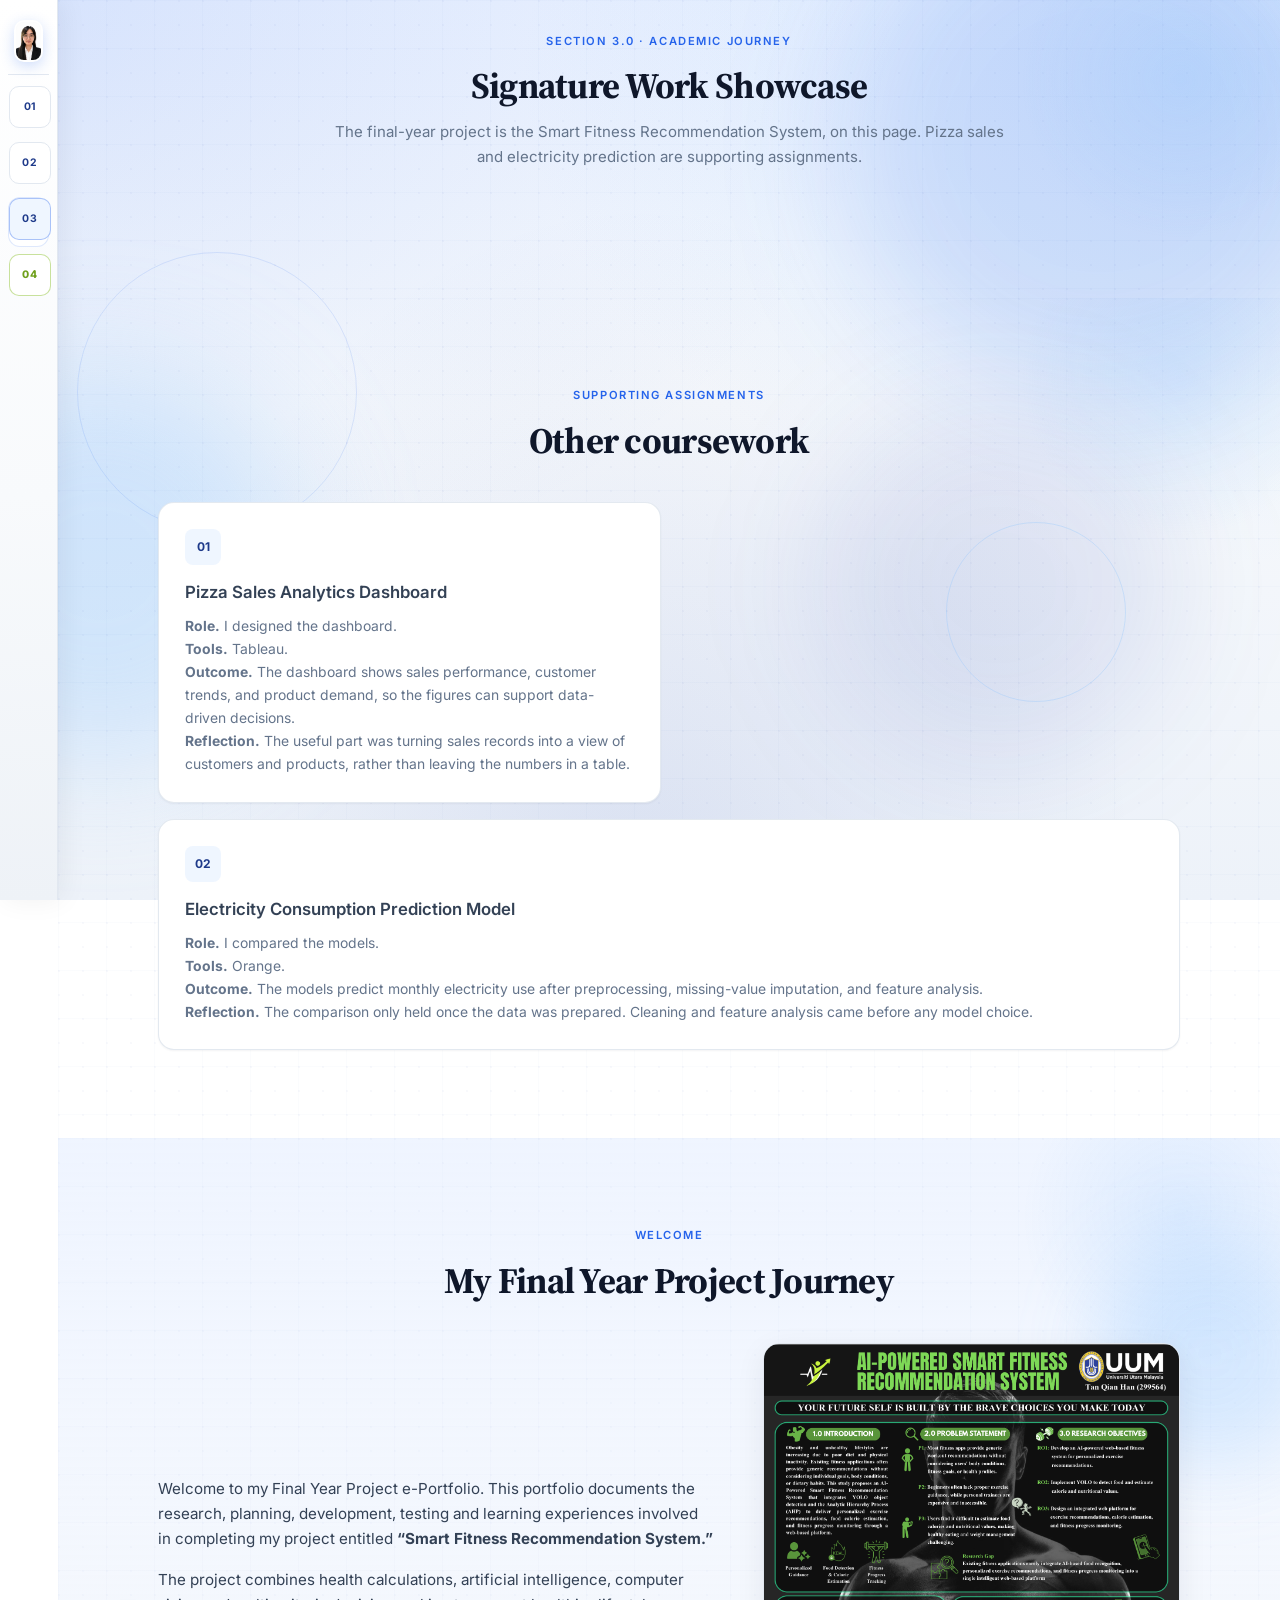
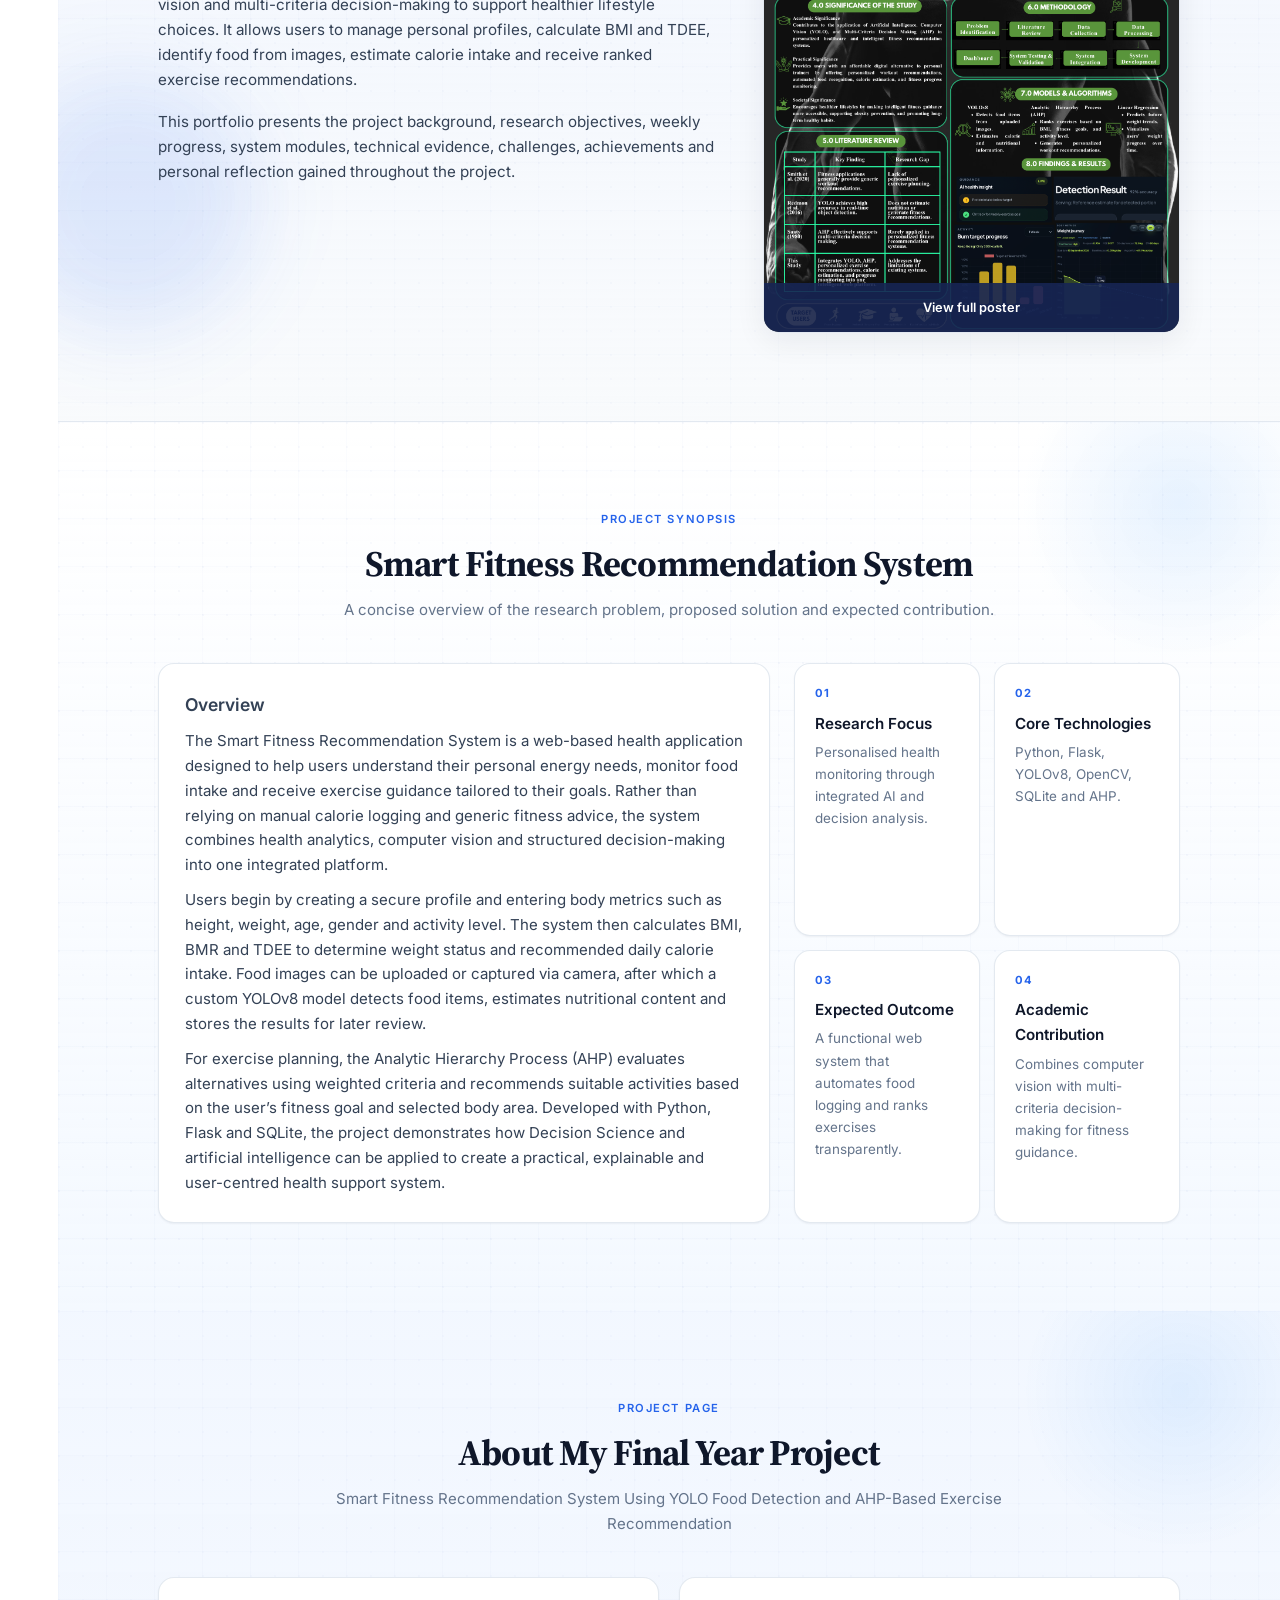
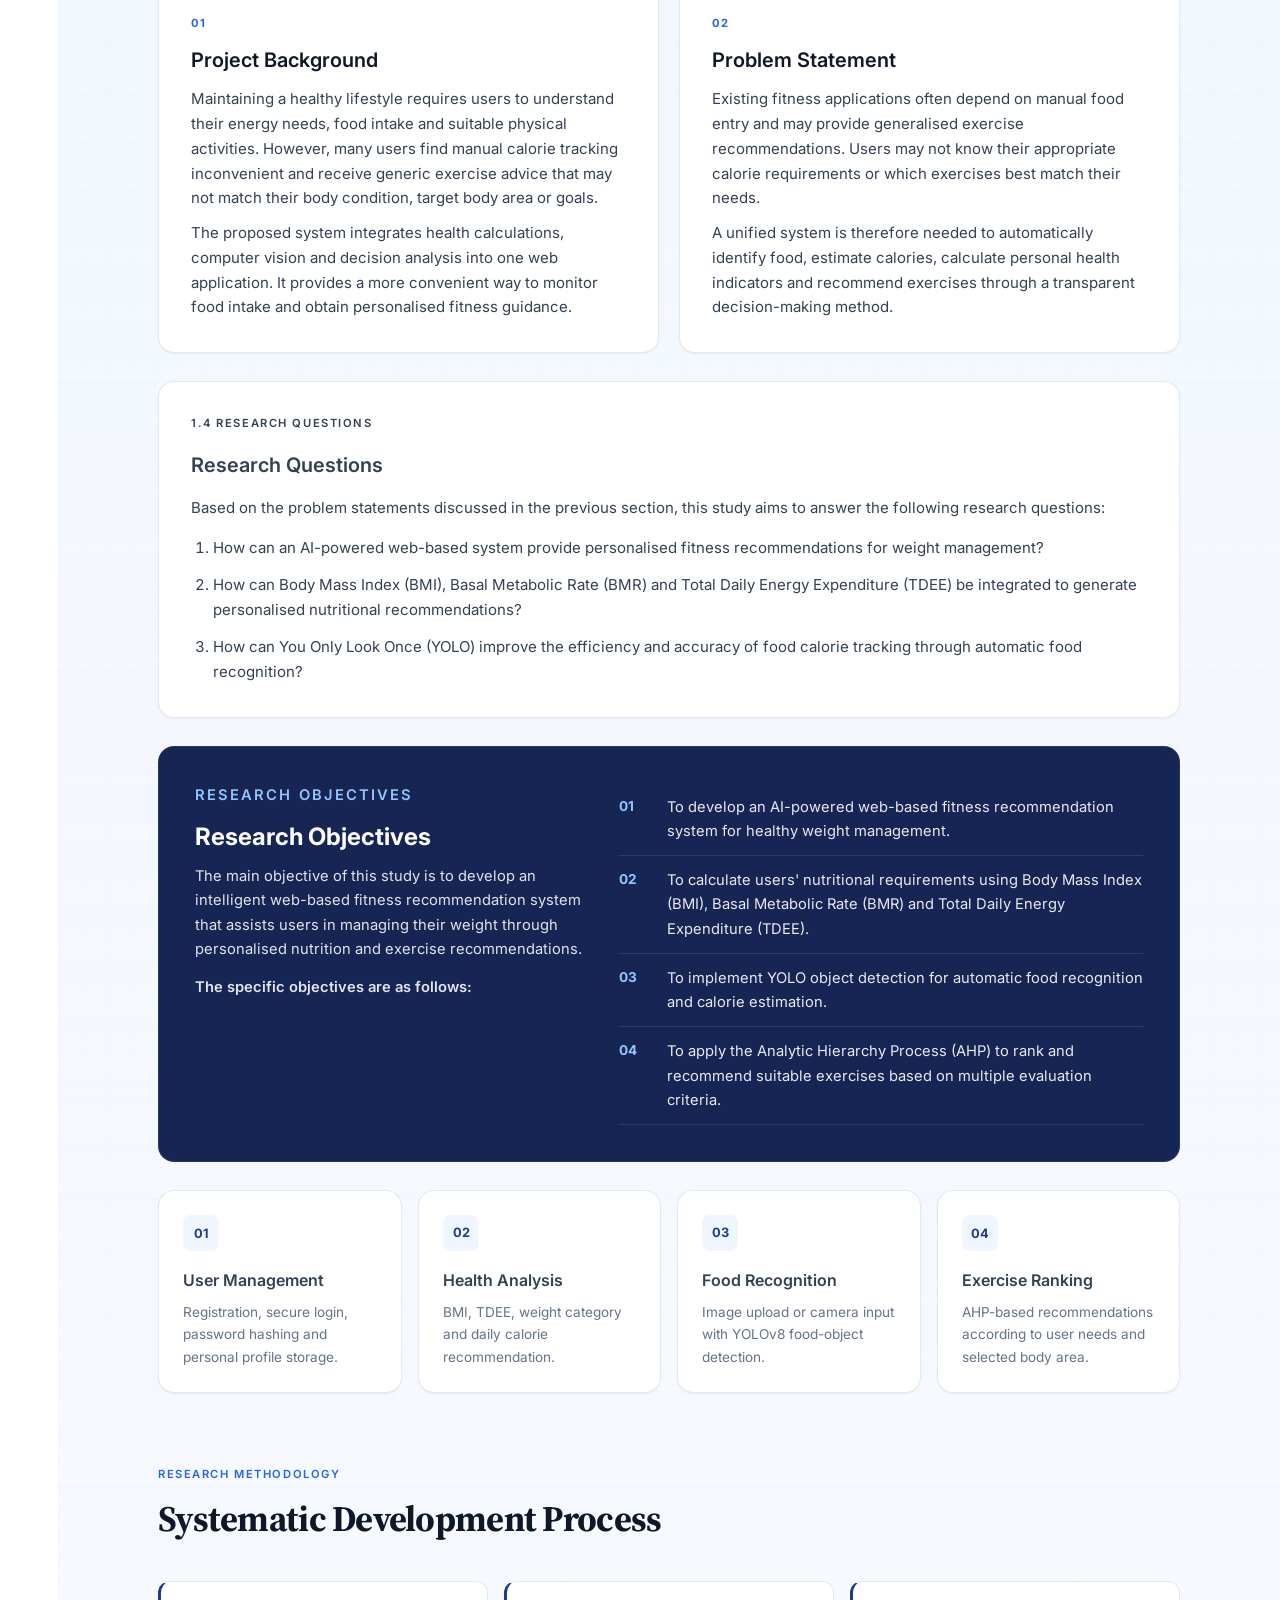
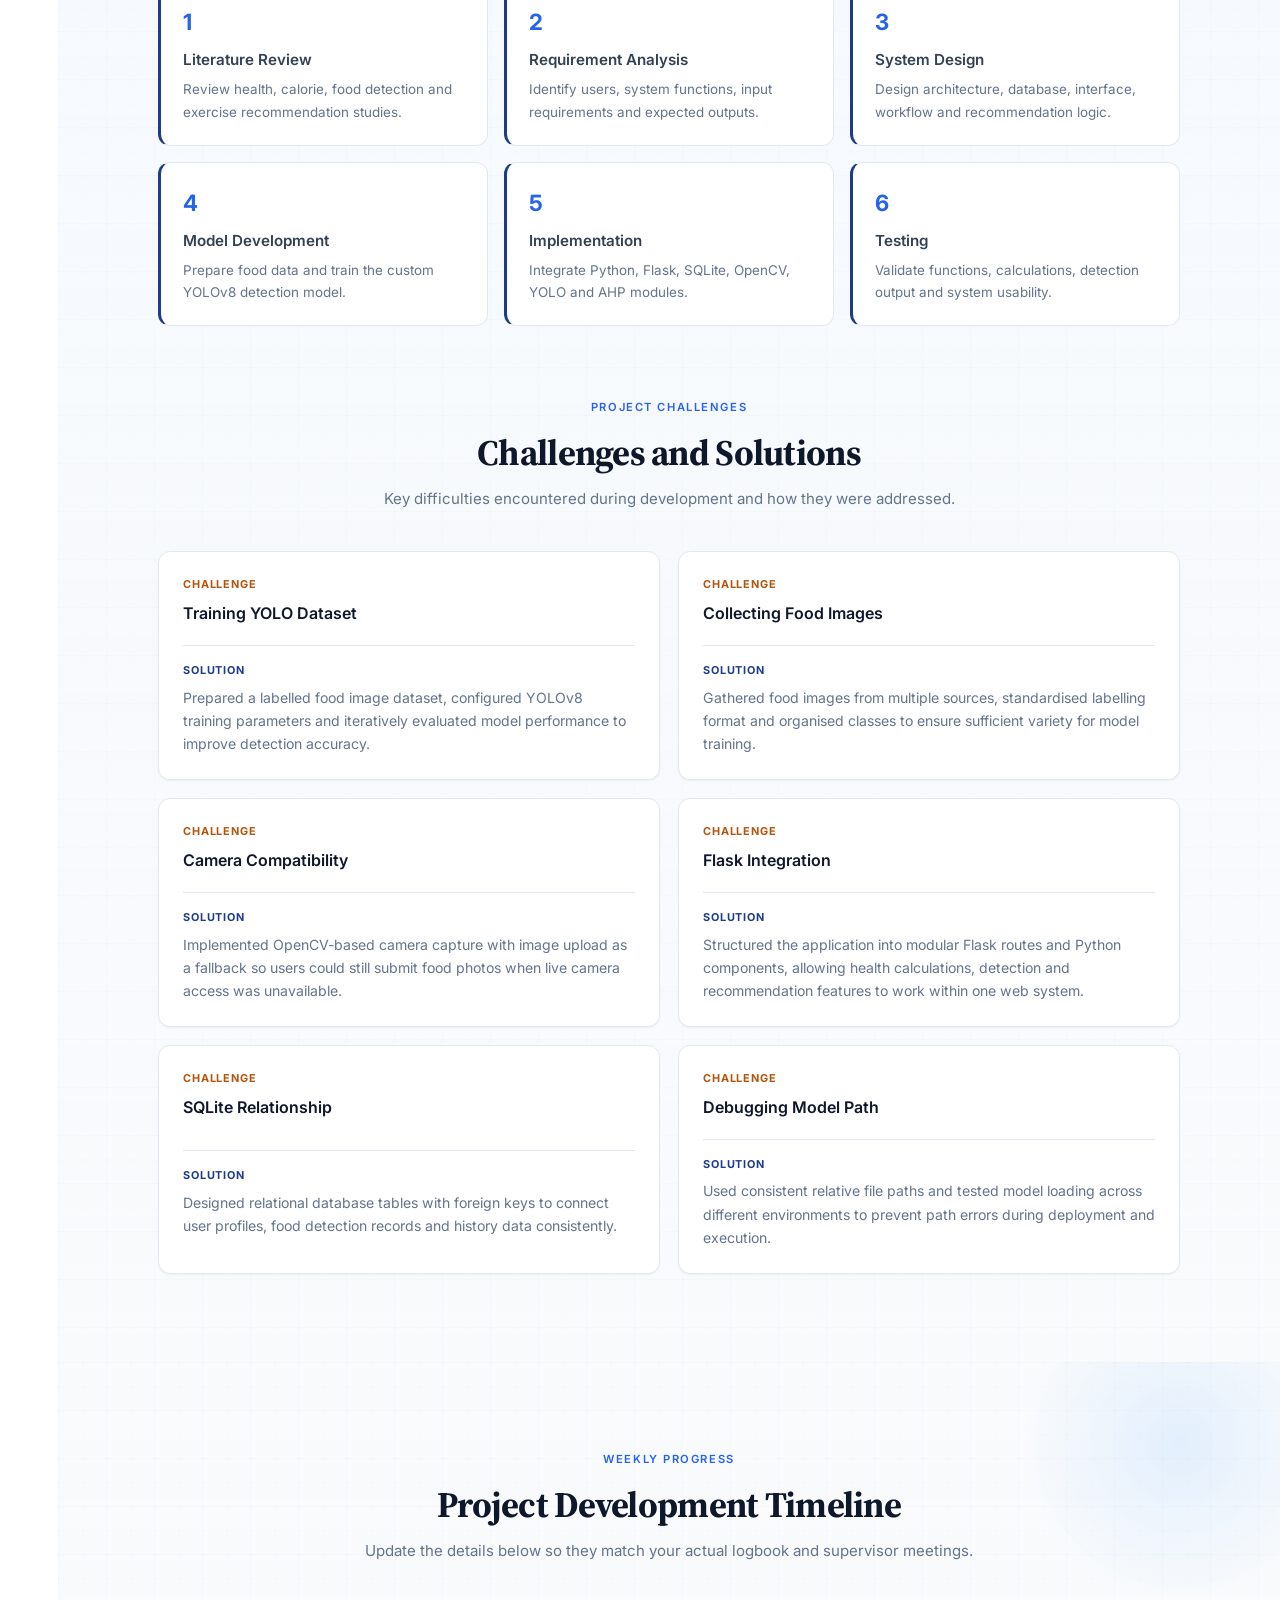
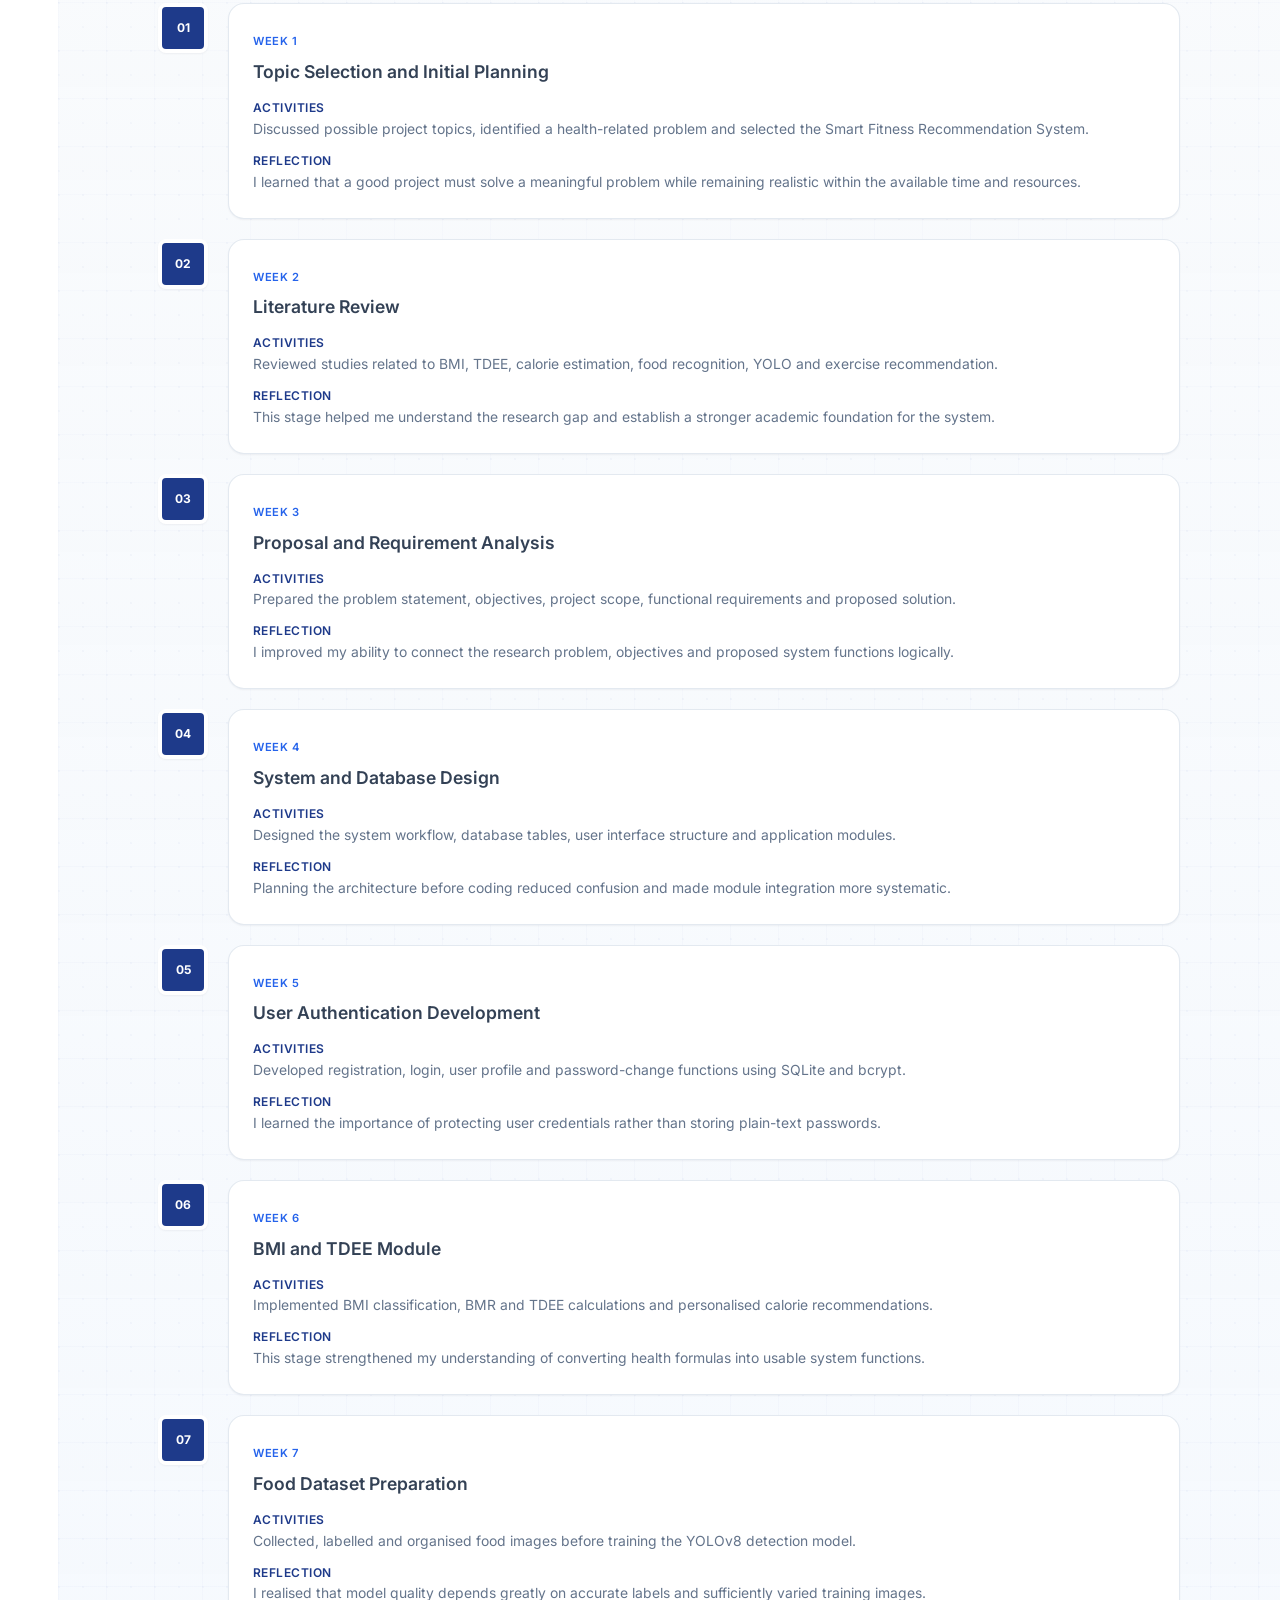
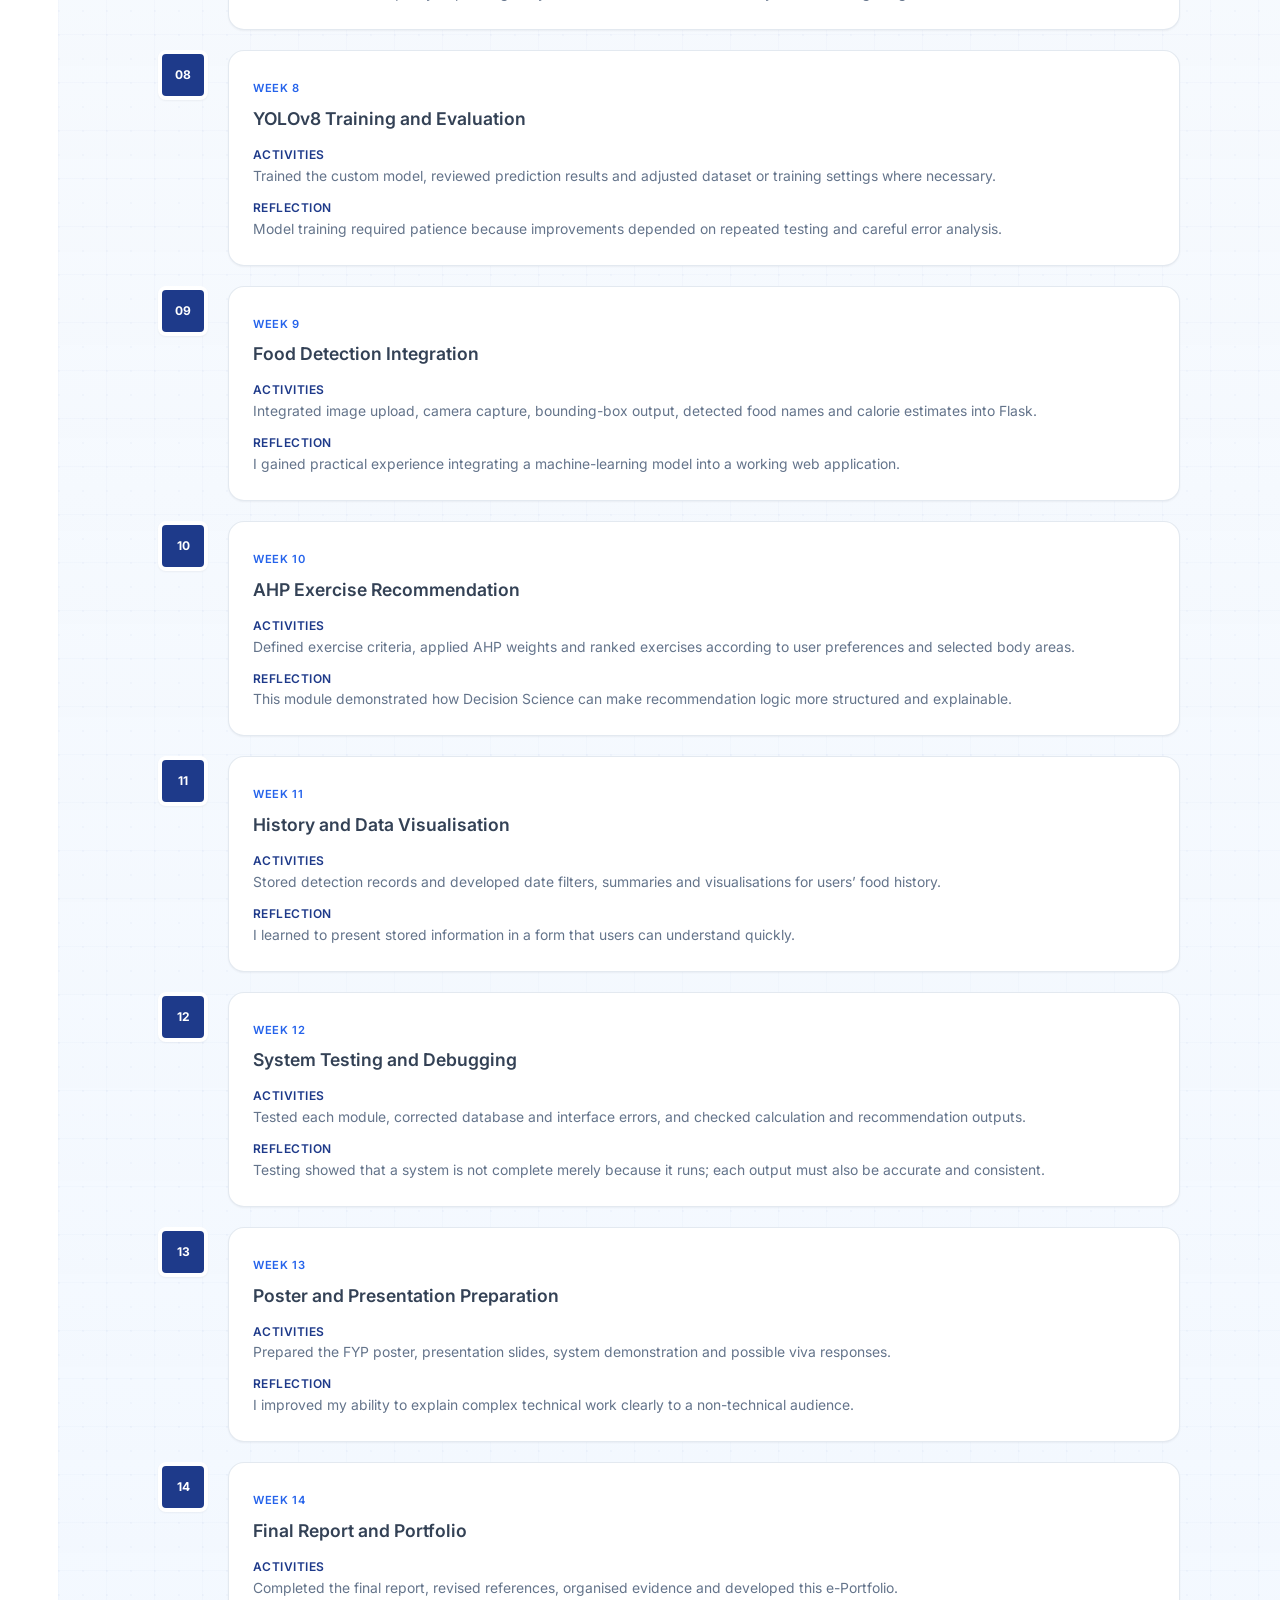
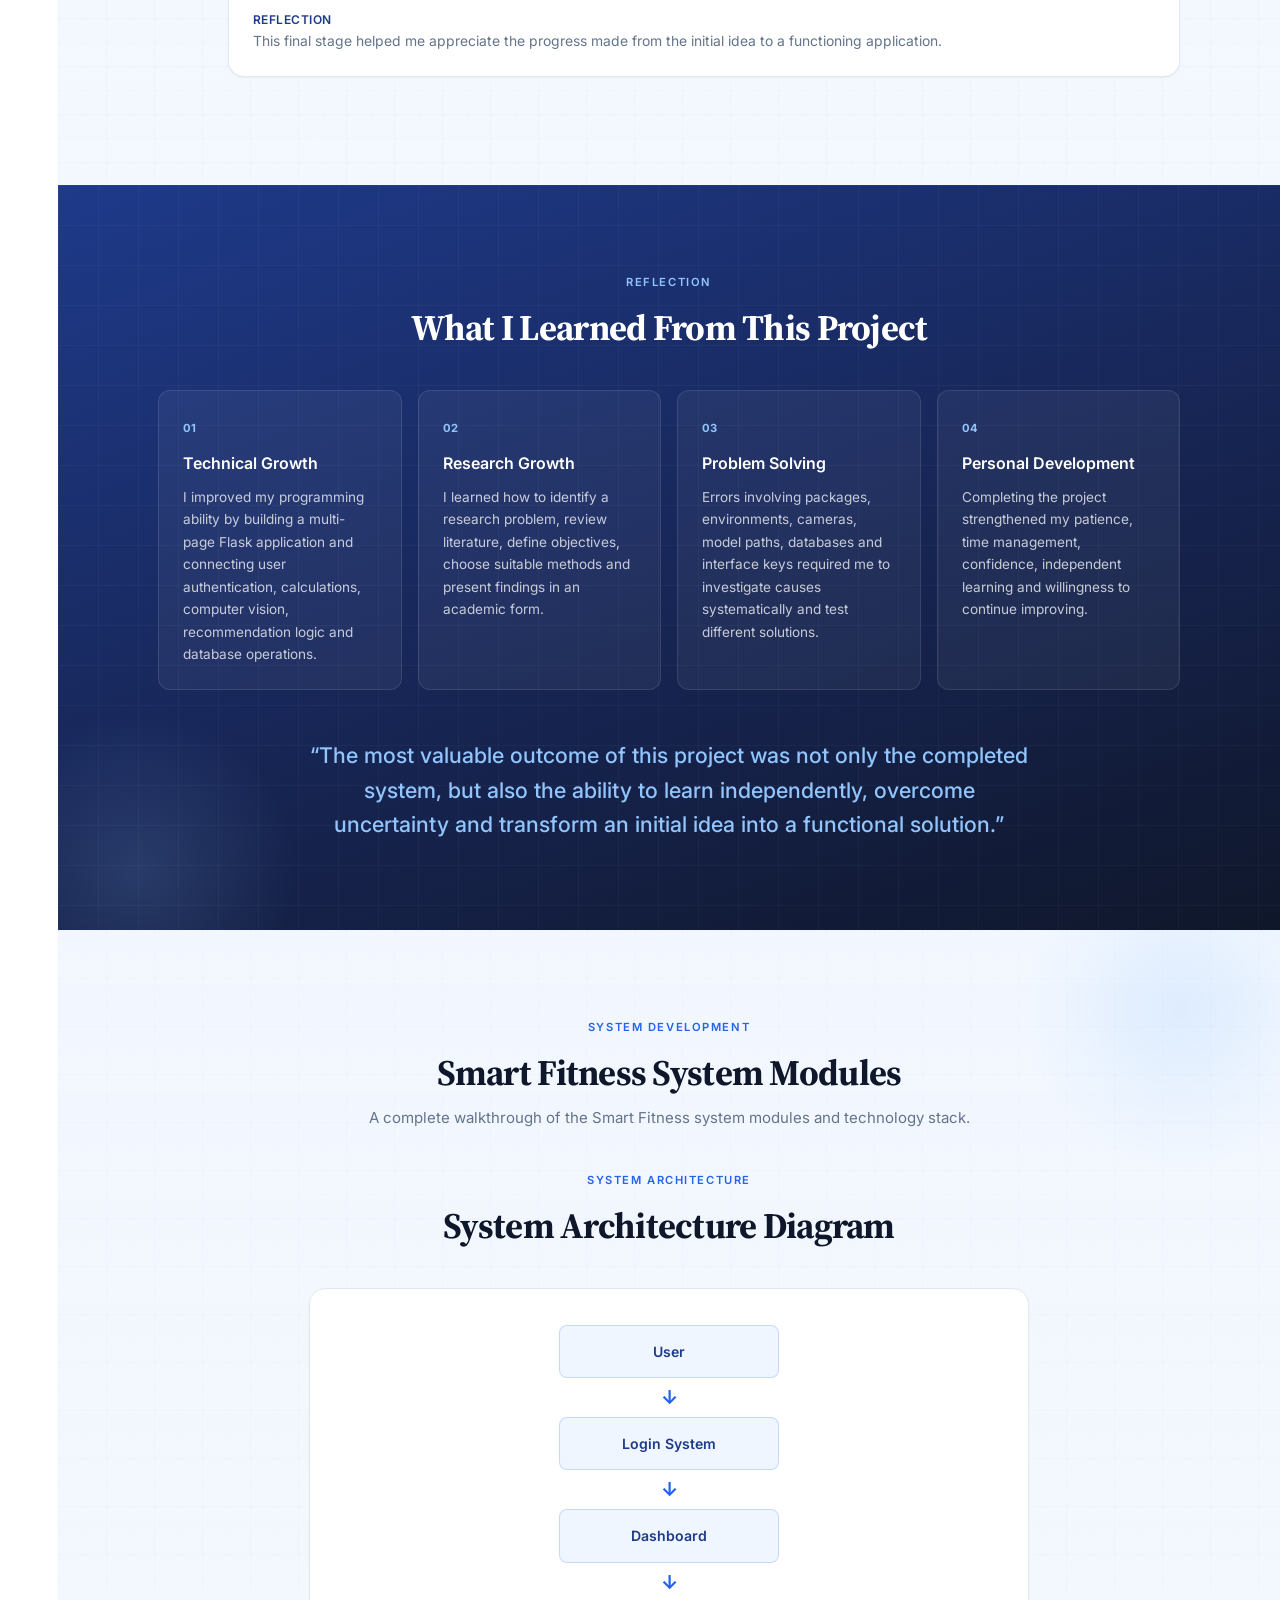
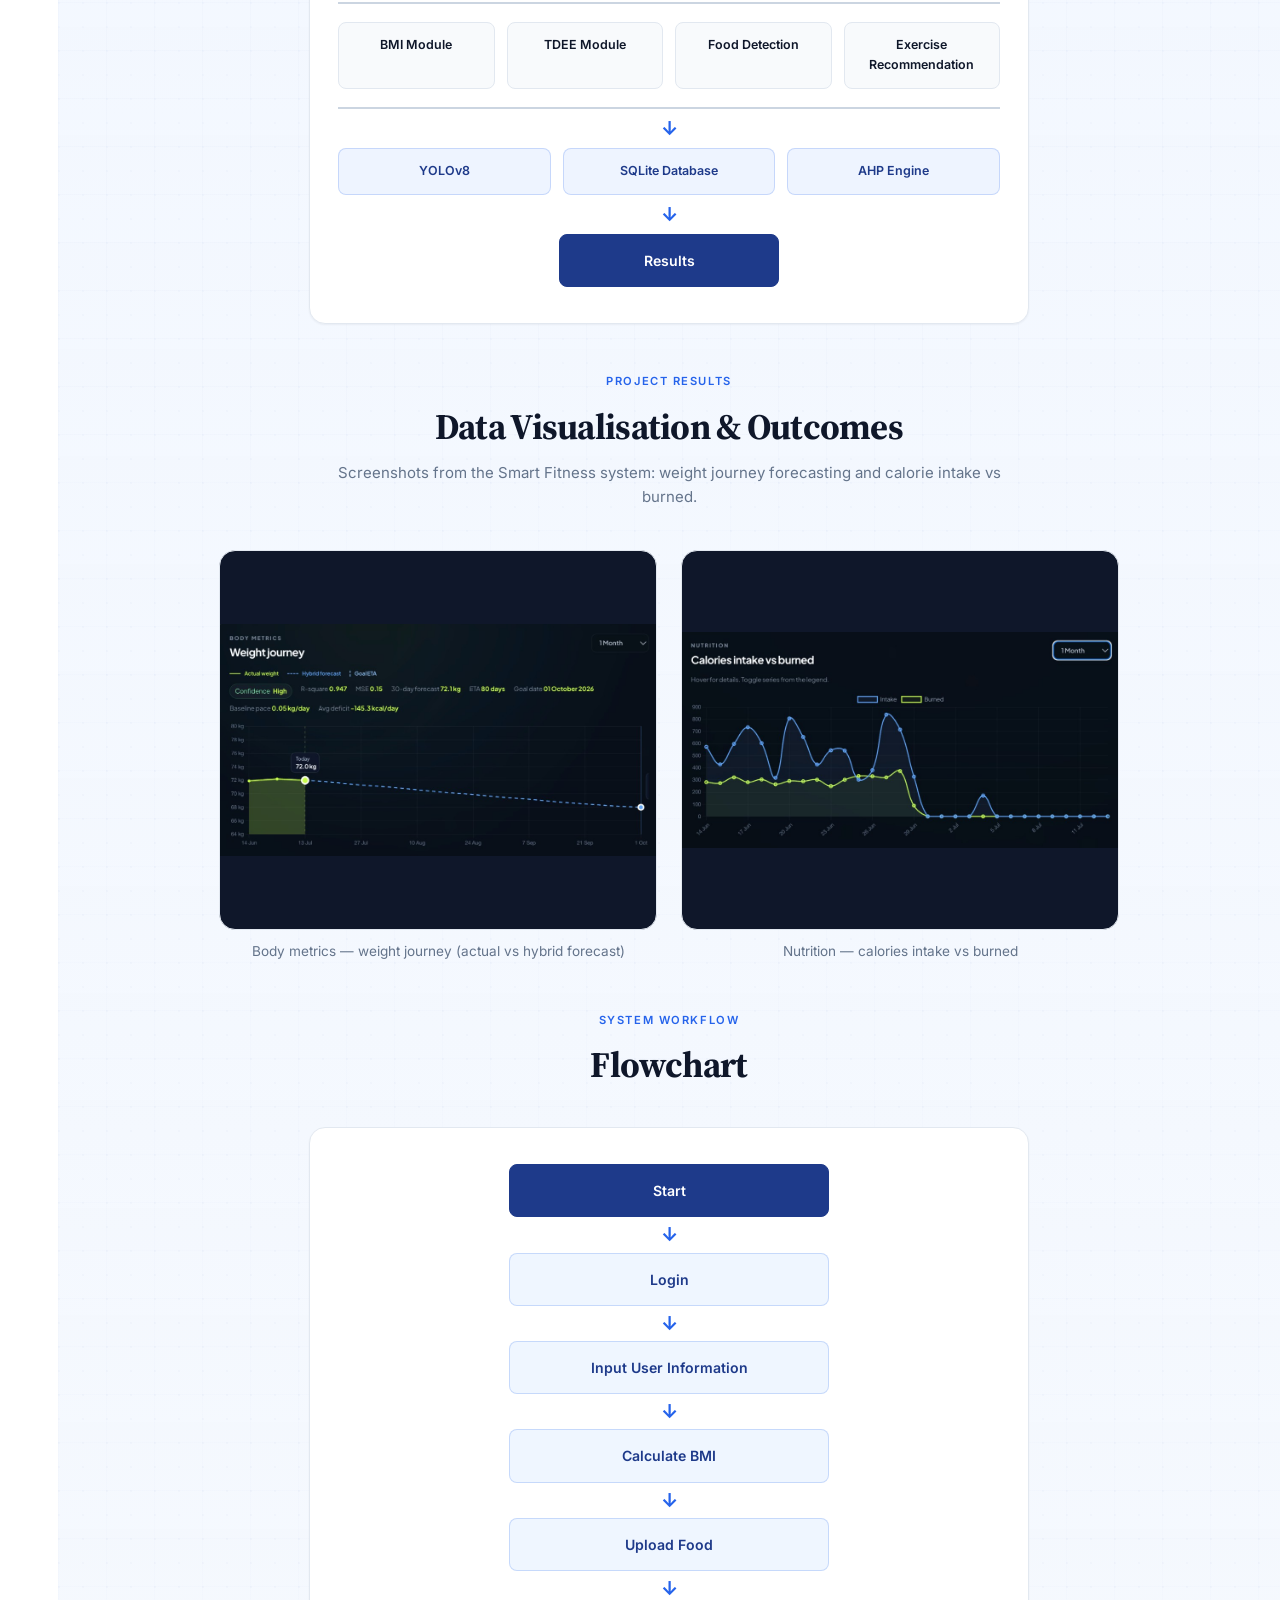
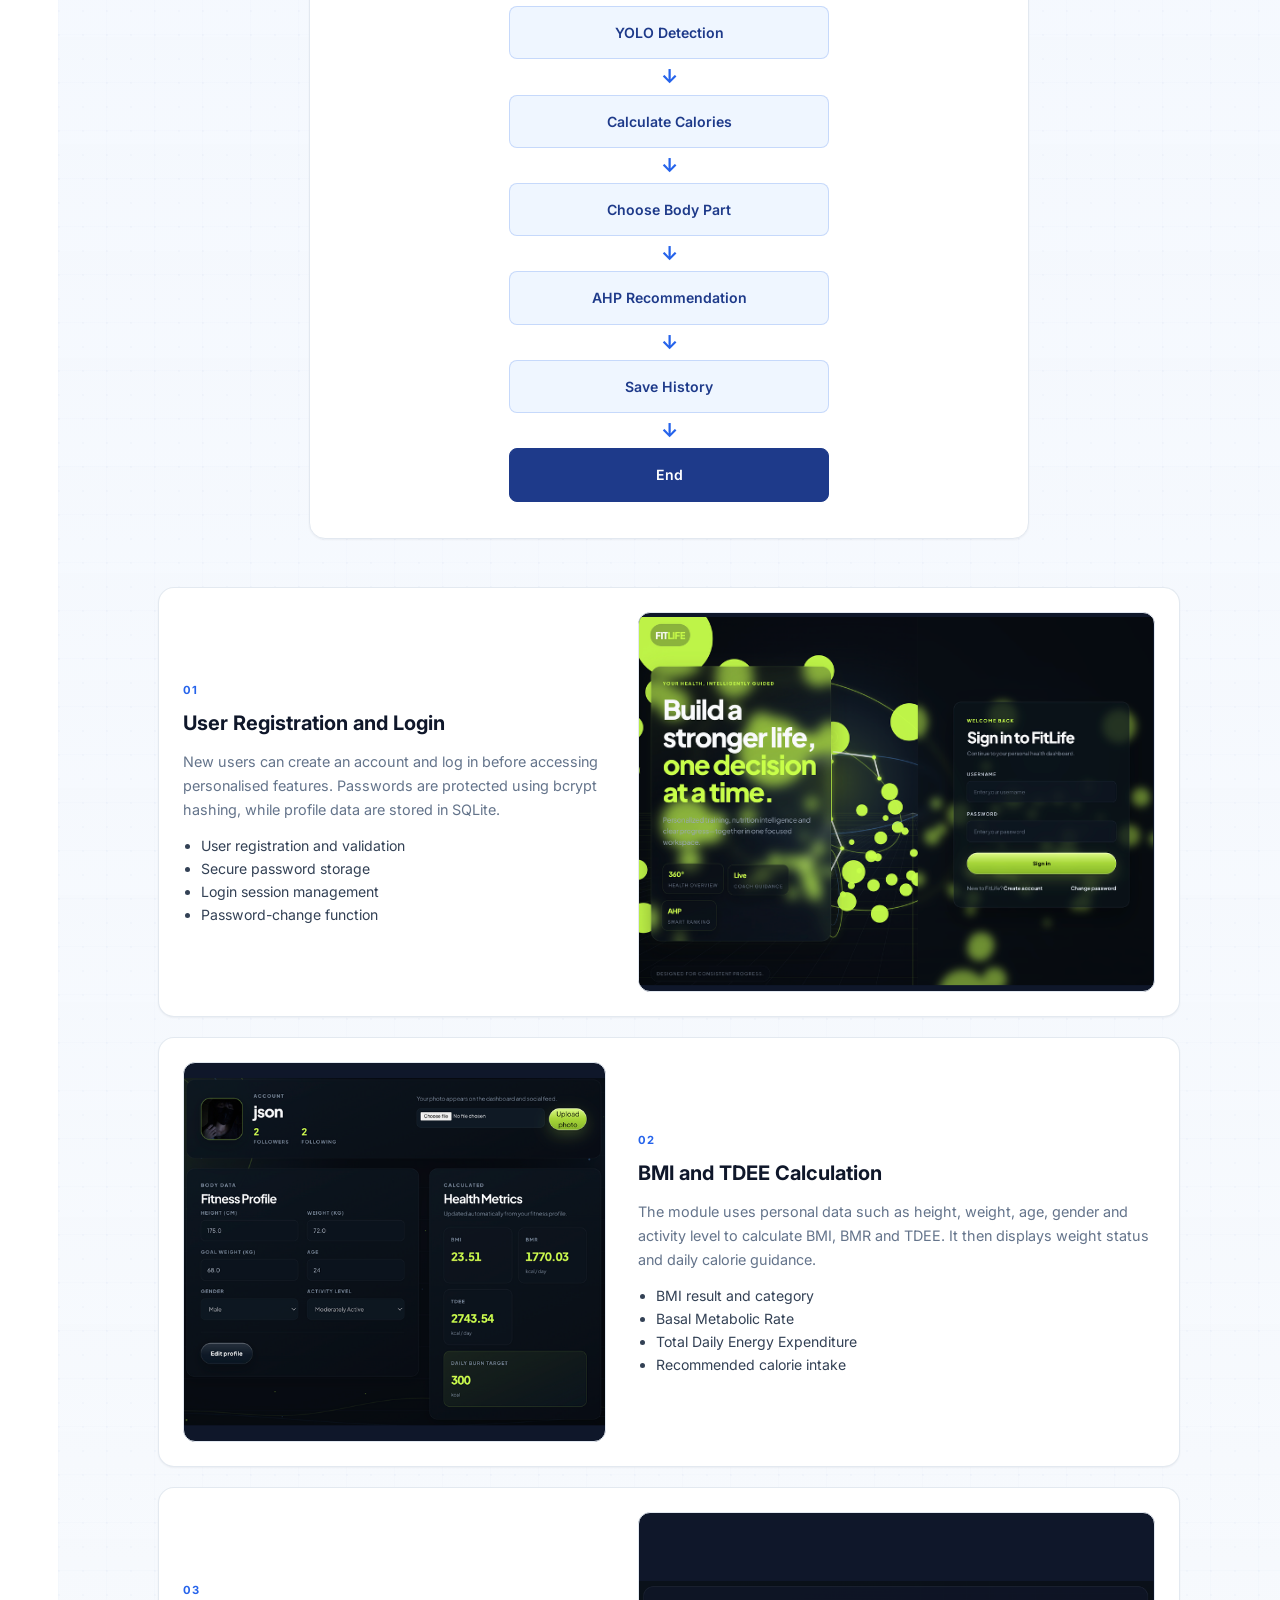
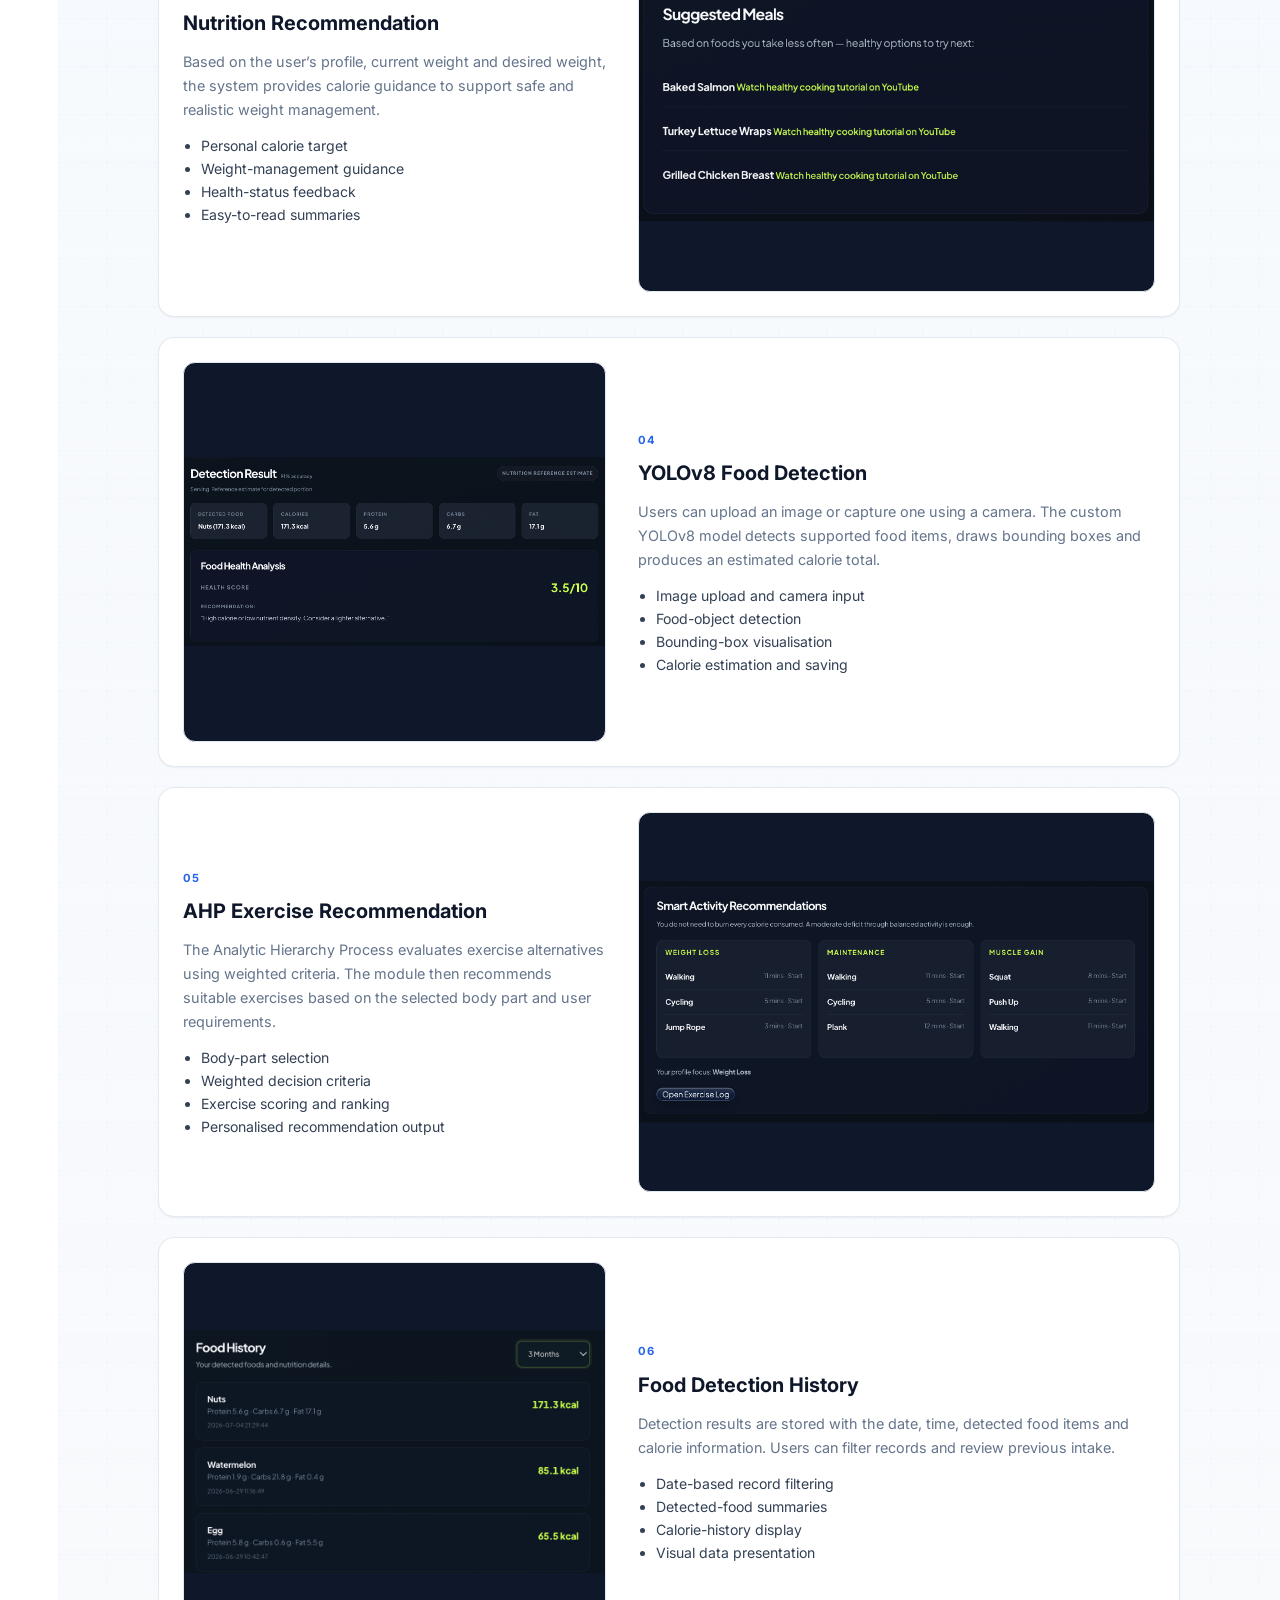
==== academic.html @ feac0c2e "Publish the updated industrial training e-portfolio. The site now includes the Deloitte internship l" ====
<!DOCTYPE html>
<html lang="en">
<head>
  <meta charset="UTF-8" />
  <meta name="viewport" content="width=device-width, initial-scale=1.0" />
  <meta name="description" content="Industrial Training e-Portfolio — SQQXK4966." />
  <title>Academic Journey · E-Portfolio</title>
  <link rel="preconnect" href="https://fonts.googleapis.com">
  <link rel="preconnect" href="https://fonts.gstatic.com" crossorigin>
  <link href="https://fonts.googleapis.com/css2?family=Inter:wght@400;500;600;700&family=Source+Serif+4:opsz,wght@8..60,600;8..60,700&display=swap" rel="stylesheet">
  <link rel="stylesheet" href="style.css" />
</head>
<body data-page="academic">

  <div class="ambient-decor" aria-hidden="true">
    <span class="ambient-blob blob-1"></span>
    <span class="ambient-blob blob-2"></span>
    <span class="ambient-blob blob-3"></span>
    <span class="ambient-ring ring-1"></span>
    <span class="ambient-ring ring-2"></span>
  </div>

  <div class="app-shell" id="appShell">
    <div class="app-main">
      <header class="mobile-bar">
        <button class="menu-toggle" id="menuToggle" type="button" aria-label="Open menu" aria-expanded="false" aria-controls="siteSidebar">
          <span></span><span></span><span></span>
        </button>
        <span class="mobile-bar-title">E-Portfolio</span>
      </header>
      <main class="page-content">

<!-- ACADEMIC JOURNEY (FYP grouped) -->
    <section class="section chapter-intro" id="academic-journey">
      <div class="section-heading centered">
        <p class="eyebrow">SECTION 3.0 · ACADEMIC JOURNEY</p>
        <h2>Signature Work Showcase</h2>
        <p>
          The final-year project is the Smart Fitness Recommendation System, on this page.
          Pizza sales and electricity prediction are supporting assignments.
        </p>
      </div>
    </section>

    <section class="section" id="signature-works">
      <div class="section-heading centered">
        <p class="eyebrow">SUPPORTING ASSIGNMENTS</p>
        <h2>Other coursework</h2>
      </div>
      <div class="recommendations-grid">
        <article class="recommendation-card" id="pizza-sales">
          <span class="rec-icon">01</span>
          <h3>Pizza Sales Analytics Dashboard</h3>
          <p><strong>Role.</strong> I designed the dashboard.</p>
          <p><strong>Tools.</strong> Tableau.</p>
          <p><strong>Outcome.</strong> The dashboard shows sales performance, customer trends, and product demand, so the figures can support data-driven decisions.</p>
          <p><strong>Reflection.</strong> The useful part was turning sales records into a view of customers and products, rather than leaving the numbers in a table.</p>
        </article>
        <article class="recommendation-card wide" id="electricity">
          <span class="rec-icon">02</span>
          <h3>Electricity Consumption Prediction Model</h3>
          <p><strong>Role.</strong> I compared the models.</p>
          <p><strong>Tools.</strong> Orange.</p>
          <p><strong>Outcome.</strong> The models predict monthly electricity use after preprocessing, missing-value imputation, and feature analysis.</p>
          <p><strong>Reflection.</strong> The comparison only held once the data was prepared. Cleaning and feature analysis came before any model choice.</p>
        </article>
      </div>
    </section>

    <!-- WELCOME -->
    <section class="welcome section light-section" id="fyp-welcome">
      <span class="section-blob section-blob-left" aria-hidden="true"></span>
      <span class="section-blob section-blob-right" aria-hidden="true"></span>
      <div class="section-heading centered">
        <p class="eyebrow">WELCOME</p>
        <h2>My Final Year Project Journey</h2>
      </div>

      <div class="welcome-layout">
        <div class="welcome-copy">
          <p>
            Welcome to my Final Year Project e-Portfolio. This portfolio documents
            the research, planning, development, testing and learning experiences
            involved in completing my project entitled
            <strong>“Smart Fitness Recommendation System.”</strong>
          </p>
          <p>
            The project combines health calculations, artificial intelligence,
            computer vision and multi-criteria decision-making to support healthier
            lifestyle choices. It allows users to manage personal profiles, calculate
            BMI and TDEE, identify food from images, estimate calorie intake and
            receive ranked exercise recommendations.
          </p>
          <p>
            This portfolio presents the project background, research objectives,
            weekly progress, system modules, technical evidence, challenges,
            achievements and personal reflection gained throughout the project.
          </p>
        </div>

        <a class="poster-frame" href="assets/fyp-poster.pdf" target="_blank" rel="noopener">
          <img class="poster-image" src="assets/fyp-poster.jpg" alt="FYP poster — Smart Fitness Recommendation System">
          <span class="poster-caption">View full poster</span>
        </a>
      </div>
    </section>

    <!-- SYNOPSIS -->
    <section class="section synopsis-section" id="synopsis">
      <div class="section-heading centered">
        <p class="eyebrow">PROJECT SYNOPSIS</p>
        <h2>Smart Fitness Recommendation System</h2>
        <p>A concise overview of the research problem, proposed solution and expected contribution.</p>
      </div>

      <div class="synopsis-layout">
        <article class="content-card synopsis-card">
          <h3>Overview</h3>
          <p>
            The Smart Fitness Recommendation System is a web-based health application designed
            to help users understand their personal energy needs, monitor food intake and
            receive exercise guidance tailored to their goals. Rather than relying on manual
            calorie logging and generic fitness advice, the system combines health analytics,
            computer vision and structured decision-making into one integrated platform.
          </p>
          <p>
            Users begin by creating a secure profile and entering body metrics such as height,
            weight, age, gender and activity level. The system then calculates BMI, BMR and
            TDEE to determine weight status and recommended daily calorie intake. Food images
            can be uploaded or captured via camera, after which a custom YOLOv8 model detects
            food items, estimates nutritional content and stores the results for later review.
          </p>
          <p>
            For exercise planning, the Analytic Hierarchy Process (AHP) evaluates alternatives
            using weighted criteria and recommends suitable activities based on the user’s
            fitness goal and selected body area. Developed with Python, Flask and SQLite,
            the project demonstrates how Decision Science and artificial intelligence can be
            applied to create a practical, explainable and user-centred health support system.
          </p>
        </article>

        <div class="synopsis-highlights">
          <article class="highlight-card">
            <span>01</span>
            <h4>Research Focus</h4>
            <p>Personalised health monitoring through integrated AI and decision analysis.</p>
          </article>
          <article class="highlight-card">
            <span>02</span>
            <h4>Core Technologies</h4>
            <p>Python, Flask, YOLOv8, OpenCV, SQLite and AHP.</p>
          </article>
          <article class="highlight-card">
            <span>03</span>
            <h4>Expected Outcome</h4>
            <p>A functional web system that automates food logging and ranks exercises transparently.</p>
          </article>
          <article class="highlight-card">
            <span>04</span>
            <h4>Academic Contribution</h4>
            <p>Combines computer vision with multi-criteria decision-making for fitness guidance.</p>
          </article>
        </div>
      </div>
    </section>

    <!-- PROJECT -->
    <section class="section light-section" id="project">
      <div class="section-heading centered">
        <p class="eyebrow">PROJECT PAGE</p>
        <h2>About My Final Year Project</h2>
        <p>
          Smart Fitness Recommendation System Using YOLO Food Detection and AHP-Based Exercise Recommendation
        </p>
      </div>

      <div class="project-overview">
        <article class="content-card large-card">
          <span class="number-label">01</span>
          <h3>Project Background</h3>
          <p>
            Maintaining a healthy lifestyle requires users to understand their energy
            needs, food intake and suitable physical activities. However, many users
            find manual calorie tracking inconvenient and receive generic exercise
            advice that may not match their body condition, target body area or goals.
          </p>
          <p>
            The proposed system integrates health calculations, computer vision and
            decision analysis into one web application. It provides a more convenient
            way to monitor food intake and obtain personalised fitness guidance.
          </p>
        </article>

        <article class="content-card large-card">
          <span class="number-label">02</span>
          <h3>Problem Statement</h3>
          <p>
            Existing fitness applications often depend on manual food entry and may
            provide generalised exercise recommendations. Users may not know their
            appropriate calorie requirements or which exercises best match their needs.
          </p>
          <p>
            A unified system is therefore needed to automatically identify food,
            estimate calories, calculate personal health indicators and recommend
            exercises through a transparent decision-making method.
          </p>
        </article>
      </div>

      <div class="research-questions-panel content-card">
        <p class="eyebrow">1.4 RESEARCH QUESTIONS</p>
        <h3>Research Questions</h3>
        <p>
          Based on the problem statements discussed in the previous section, this study
          aims to answer the following research questions:
        </p>
        <ol class="research-questions-list">
          <li>
            How can an AI-powered web-based system provide personalised fitness
            recommendations for weight management?
          </li>
          <li>
            How can Body Mass Index (BMI), Basal Metabolic Rate (BMR) and Total Daily
            Energy Expenditure (TDEE) be integrated to generate personalised nutritional
            recommendations?
          </li>
          <li>
            How can You Only Look Once (YOLO) improve the efficiency and accuracy of food
            calorie tracking through automatic food recognition?
          </li>
        </ol>
      </div>

      <div class="objective-panel">
        <div>
          <p class="eyebrow">RESEARCH OBJECTIVES</p>
          <h3>Research Objectives</h3>
          <p>
            The main objective of this study is to develop an intelligent web-based fitness
            recommendation system that assists users in managing their weight through personalised
            nutrition and exercise recommendations.
          </p>
          <p class="objective-intro">The specific objectives are as follows:</p>
        </div>
        <ol class="objective-list">
          <li>
            <span>01</span>
            <p>To develop an AI-powered web-based fitness recommendation system for healthy weight management.</p>
          </li>
          <li>
            <span>02</span>
            <p>To calculate users' nutritional requirements using Body Mass Index (BMI), Basal Metabolic Rate (BMR) and Total Daily Energy Expenditure (TDEE).</p>
          </li>
          <li>
            <span>03</span>
            <p>To implement YOLO object detection for automatic food recognition and calorie estimation.</p>
          </li>
          <li>
            <span>04</span>
            <p>To apply the Analytic Hierarchy Process (AHP) to rank and recommend suitable exercises based on multiple evaluation criteria.</p>
          </li>
        </ol>
      </div>

      <div class="scope-grid">
        <article class="icon-card">
          <span>01</span><h3>User Management</h3>
          <p>Registration, secure login, password hashing and personal profile storage.</p>
        </article>
        <article class="icon-card">
          <span>02</span><h3>Health Analysis</h3>
          <p>BMI, TDEE, weight category and daily calorie recommendation.</p>
        </article>
        <article class="icon-card">
          <span>03</span><h3>Food Recognition</h3>
          <p>Image upload or camera input with YOLOv8 food-object detection.</p>
        </article>
        <article class="icon-card">
          <span>04</span><h3>Exercise Ranking</h3>
          <p>AHP-based recommendations according to user needs and selected body area.</p>
        </article>
      </div>

      <div class="methodology">
        <div class="section-heading">
          <p class="eyebrow">RESEARCH METHODOLOGY</p>
          <h2>Systematic Development Process</h2>
        </div>
        <div class="process-line">
          <article><span>1</span><h4>Literature Review</h4><p>Review health, calorie, food detection and exercise recommendation studies.</p></article>
          <article><span>2</span><h4>Requirement Analysis</h4><p>Identify users, system functions, input requirements and expected outputs.</p></article>
          <article><span>3</span><h4>System Design</h4><p>Design architecture, database, interface, workflow and recommendation logic.</p></article>
          <article><span>4</span><h4>Model Development</h4><p>Prepare food data and train the custom YOLOv8 detection model.</p></article>
          <article><span>5</span><h4>Implementation</h4><p>Integrate Python, Flask, SQLite, OpenCV, YOLO and AHP modules.</p></article>
          <article><span>6</span><h4>Testing</h4><p>Validate functions, calculations, detection output and system usability.</p></article>
        </div>
      </div>

      <div class="challenges-section">
        <div class="section-heading centered">
          <p class="eyebrow">PROJECT CHALLENGES</p>
          <h2>Challenges and Solutions</h2>
          <p>Key difficulties encountered during development and how they were addressed.</p>
        </div>

        <div class="challenge-solution-grid">
          <article class="challenge-solution-card">
            <div class="challenge-block">
              <span>Challenge</span>
              <h3>Training YOLO Dataset</h3>
            </div>
            <div class="solution-block">
              <span>Solution</span>
              <p>Prepared a labelled food image dataset, configured YOLOv8 training parameters and iteratively evaluated model performance to improve detection accuracy.</p>
            </div>
          </article>
          <article class="challenge-solution-card">
            <div class="challenge-block">
              <span>Challenge</span>
              <h3>Collecting Food Images</h3>
            </div>
            <div class="solution-block">
              <span>Solution</span>
              <p>Gathered food images from multiple sources, standardised labelling format and organised classes to ensure sufficient variety for model training.</p>
            </div>
          </article>
          <article class="challenge-solution-card">
            <div class="challenge-block">
              <span>Challenge</span>
              <h3>Camera Compatibility</h3>
            </div>
            <div class="solution-block">
              <span>Solution</span>
              <p>Implemented OpenCV-based camera capture with image upload as a fallback so users could still submit food photos when live camera access was unavailable.</p>
            </div>
          </article>
          <article class="challenge-solution-card">
            <div class="challenge-block">
              <span>Challenge</span>
              <h3>Flask Integration</h3>
            </div>
            <div class="solution-block">
              <span>Solution</span>
              <p>Structured the application into modular Flask routes and Python components, allowing health calculations, detection and recommendation features to work within one web system.</p>
            </div>
          </article>
          <article class="challenge-solution-card">
            <div class="challenge-block">
              <span>Challenge</span>
              <h3>SQLite Relationship</h3>
            </div>
            <div class="solution-block">
              <span>Solution</span>
              <p>Designed relational database tables with foreign keys to connect user profiles, food detection records and history data consistently.</p>
            </div>
          </article>
          <article class="challenge-solution-card">
            <div class="challenge-block">
              <span>Challenge</span>
              <h3>Debugging Model Path</h3>
            </div>
            <div class="solution-block">
              <span>Solution</span>
              <p>Used consistent relative file paths and tested model loading across different environments to prevent path errors during deployment and execution.</p>
            </div>
          </article>
        </div>
      </div>
    </section>

    <!-- WEEKLY PROGRESS -->
    <section class="section" id="progress">
      <div class="section-heading centered">
        <p class="eyebrow">WEEKLY PROGRESS</p>
        <h2>Project Development Timeline</h2>
        <p>Update the details below so they match your actual logbook and supervisor meetings.</p>
      </div>

      <div class="timeline">
        <article class="timeline-item">
          <div class="timeline-marker">01</div>
          <div class="timeline-card">
            <span>Week 1</span>
            <h3>Topic Selection and Initial Planning</h3>
            <h4>Activities</h4>
            <p>Discussed possible project topics, identified a health-related problem and selected the Smart Fitness Recommendation System.</p>
            <h4>Reflection</h4>
            <p>I learned that a good project must solve a meaningful problem while remaining realistic within the available time and resources.</p>
          </div>
        </article>

        <article class="timeline-item">
          <div class="timeline-marker">02</div>
          <div class="timeline-card">
            <span>Week 2</span>
            <h3>Literature Review</h3>
            <h4>Activities</h4>
            <p>Reviewed studies related to BMI, TDEE, calorie estimation, food recognition, YOLO and exercise recommendation.</p>
            <h4>Reflection</h4>
            <p>This stage helped me understand the research gap and establish a stronger academic foundation for the system.</p>
          </div>
        </article>

        <article class="timeline-item">
          <div class="timeline-marker">03</div>
          <div class="timeline-card">
            <span>Week 3</span>
            <h3>Proposal and Requirement Analysis</h3>
            <h4>Activities</h4>
            <p>Prepared the problem statement, objectives, project scope, functional requirements and proposed solution.</p>
            <h4>Reflection</h4>
            <p>I improved my ability to connect the research problem, objectives and proposed system functions logically.</p>
          </div>
        </article>

        <article class="timeline-item">
          <div class="timeline-marker">04</div>
          <div class="timeline-card">
            <span>Week 4</span>
            <h3>System and Database Design</h3>
            <h4>Activities</h4>
            <p>Designed the system workflow, database tables, user interface structure and application modules.</p>
            <h4>Reflection</h4>
            <p>Planning the architecture before coding reduced confusion and made module integration more systematic.</p>
          </div>
        </article>

        <article class="timeline-item">
          <div class="timeline-marker">05</div>
          <div class="timeline-card">
            <span>Week 5</span>
            <h3>User Authentication Development</h3>
            <h4>Activities</h4>
            <p>Developed registration, login, user profile and password-change functions using SQLite and bcrypt.</p>
            <h4>Reflection</h4>
            <p>I learned the importance of protecting user credentials rather than storing plain-text passwords.</p>
          </div>
        </article>

        <article class="timeline-item">
          <div class="timeline-marker">06</div>
          <div class="timeline-card">
            <span>Week 6</span>
            <h3>BMI and TDEE Module</h3>
            <h4>Activities</h4>
            <p>Implemented BMI classification, BMR and TDEE calculations and personalised calorie recommendations.</p>
            <h4>Reflection</h4>
            <p>This stage strengthened my understanding of converting health formulas into usable system functions.</p>
          </div>
        </article>

        <article class="timeline-item">
          <div class="timeline-marker">07</div>
          <div class="timeline-card">
            <span>Week 7</span>
            <h3>Food Dataset Preparation</h3>
            <h4>Activities</h4>
            <p>Collected, labelled and organised food images before training the YOLOv8 detection model.</p>
            <h4>Reflection</h4>
            <p>I realised that model quality depends greatly on accurate labels and sufficiently varied training images.</p>
          </div>
        </article>

        <article class="timeline-item">
          <div class="timeline-marker">08</div>
          <div class="timeline-card">
            <span>Week 8</span>
            <h3>YOLOv8 Training and Evaluation</h3>
            <h4>Activities</h4>
            <p>Trained the custom model, reviewed prediction results and adjusted dataset or training settings where necessary.</p>
            <h4>Reflection</h4>
            <p>Model training required patience because improvements depended on repeated testing and careful error analysis.</p>
          </div>
        </article>

        <article class="timeline-item">
          <div class="timeline-marker">09</div>
          <div class="timeline-card">
            <span>Week 9</span>
            <h3>Food Detection Integration</h3>
            <h4>Activities</h4>
            <p>Integrated image upload, camera capture, bounding-box output, detected food names and calorie estimates into Flask.</p>
            <h4>Reflection</h4>
            <p>I gained practical experience integrating a machine-learning model into a working web application.</p>
          </div>
        </article>

        <article class="timeline-item">
          <div class="timeline-marker">10</div>
          <div class="timeline-card">
            <span>Week 10</span>
            <h3>AHP Exercise Recommendation</h3>
            <h4>Activities</h4>
            <p>Defined exercise criteria, applied AHP weights and ranked exercises according to user preferences and selected body areas.</p>
            <h4>Reflection</h4>
            <p>This module demonstrated how Decision Science can make recommendation logic more structured and explainable.</p>
          </div>
        </article>

        <article class="timeline-item">
          <div class="timeline-marker">11</div>
          <div class="timeline-card">
            <span>Week 11</span>
            <h3>History and Data Visualisation</h3>
            <h4>Activities</h4>
            <p>Stored detection records and developed date filters, summaries and visualisations for users’ food history.</p>
            <h4>Reflection</h4>
            <p>I learned to present stored information in a form that users can understand quickly.</p>
          </div>
        </article>

        <article class="timeline-item">
          <div class="timeline-marker">12</div>
          <div class="timeline-card">
            <span>Week 12</span>
            <h3>System Testing and Debugging</h3>
            <h4>Activities</h4>
            <p>Tested each module, corrected database and interface errors, and checked calculation and recommendation outputs.</p>
            <h4>Reflection</h4>
            <p>Testing showed that a system is not complete merely because it runs; each output must also be accurate and consistent.</p>
          </div>
        </article>

        <article class="timeline-item">
          <div class="timeline-marker">13</div>
          <div class="timeline-card">
            <span>Week 13</span>
            <h3>Poster and Presentation Preparation</h3>
            <h4>Activities</h4>
            <p>Prepared the FYP poster, presentation slides, system demonstration and possible viva responses.</p>
            <h4>Reflection</h4>
            <p>I improved my ability to explain complex technical work clearly to a non-technical audience.</p>
          </div>
        </article>

        <article class="timeline-item">
          <div class="timeline-marker">14</div>
          <div class="timeline-card">
            <span>Week 14</span>
            <h3>Final Report and Portfolio</h3>
            <h4>Activities</h4>
            <p>Completed the final report, revised references, organised evidence and developed this e-Portfolio.</p>
            <h4>Reflection</h4>
            <p>This final stage helped me appreciate the progress made from the initial idea to a functioning application.</p>
          </div>
        </article>
      </div>
    </section>

    <!-- REFLECTION -->
    <section class="section dark-section" id="reflection">
      <div class="section-heading centered">
        <p class="eyebrow">REFLECTION</p>
        <h2>What I Learned From This Project</h2>
      </div>

      <div class="reflection-grid">
        <article>
          <span>01</span>
          <h3>Technical Growth</h3>
          <p>
            I improved my programming ability by building a multi-page Flask
            application and connecting user authentication, calculations, computer
            vision, recommendation logic and database operations.
          </p>
        </article>
        <article>
          <span>02</span>
          <h3>Research Growth</h3>
          <p>
            I learned how to identify a research problem, review literature, define
            objectives, choose suitable methods and present findings in an academic form.
          </p>
        </article>
        <article>
          <span>03</span>
          <h3>Problem Solving</h3>
          <p>
            Errors involving packages, environments, cameras, model paths, databases
            and interface keys required me to investigate causes systematically and test
            different solutions.
          </p>
        </article>
        <article>
          <span>04</span>
          <h3>Personal Development</h3>
          <p>
            Completing the project strengthened my patience, time management,
            confidence, independent learning and willingness to continue improving.
          </p>
        </article>
      </div>

      <blockquote>
        “The most valuable outcome of this project was not only the completed system,
        but also the ability to learn independently, overcome uncertainty and transform
        an initial idea into a functional solution.”
      </blockquote>
    </section>

    <!-- DEVELOPMENT -->
    <section class="section light-section" id="development">
      <div class="section-heading centered">
        <p class="eyebrow">SYSTEM DEVELOPMENT</p>
        <h2>Smart Fitness System Modules</h2>
        <p>
          A complete walkthrough of the Smart Fitness system modules and technology stack.
        </p>
      </div>

      <div class="diagram-block">
        <div class="section-heading centered">
          <p class="eyebrow">SYSTEM ARCHITECTURE</p>
          <h2>System Architecture Diagram</h2>
        </div>

        <div class="architecture-diagram">
          <div class="diagram-node">User</div>
          <div class="diagram-arrow">↓</div>
          <div class="diagram-node">Login System</div>
          <div class="diagram-arrow">↓</div>
          <div class="diagram-node">Dashboard</div>
          <div class="diagram-arrow">↓</div>

          <div class="diagram-divider">
            <div class="diagram-modules">
              <div class="diagram-module">BMI Module</div>
              <div class="diagram-module">TDEE Module</div>
              <div class="diagram-module">Food Detection</div>
              <div class="diagram-module">Exercise Recommendation</div>
            </div>
          </div>

          <div class="diagram-arrow">↓</div>

          <div class="diagram-engines">
            <div class="diagram-engine">YOLOv8</div>
            <div class="diagram-engine">SQLite Database</div>
            <div class="diagram-engine">AHP Engine</div>
          </div>

          <div class="diagram-arrow">↓</div>
          <div class="diagram-node diagram-result">Results</div>
        </div>
      </div>

      <div class="diagram-block results-block" id="results">
        <div class="section-heading centered">
          <p class="eyebrow">PROJECT RESULTS</p>
          <h2>Data Visualisation &amp; Outcomes</h2>
          <p>Screenshots from the Smart Fitness system: weight journey forecasting and calorie intake vs burned.</p>
        </div>
        <div class="results-grid">
          <figure class="results-figure">
            <img class="system-shot" src="assets/weight-journey.jpg" alt="Weight journey chart with hybrid forecast and goal ETA">
            <figcaption>Body metrics — weight journey (actual vs hybrid forecast)</figcaption>
          </figure>
          <figure class="results-figure">
            <img class="system-shot" src="assets/calories-intake.jpg" alt="Calories intake vs burned line chart">
            <figcaption>Nutrition — calories intake vs burned</figcaption>
          </figure>
        </div>
      </div>

      <div class="diagram-block">
        <div class="section-heading centered">
          <p class="eyebrow">SYSTEM WORKFLOW</p>
          <h2>Flowchart</h2>
        </div>

        <div class="flowchart">
          <div class="flow-step flow-start">Start</div>
          <div class="flow-arrow">↓</div>
          <div class="flow-step">Login</div>
          <div class="flow-arrow">↓</div>
          <div class="flow-step">Input User Information</div>
          <div class="flow-arrow">↓</div>
          <div class="flow-step">Calculate BMI</div>
          <div class="flow-arrow">↓</div>
          <div class="flow-step">Upload Food</div>
          <div class="flow-arrow">↓</div>
          <div class="flow-step">YOLO Detection</div>
          <div class="flow-arrow">↓</div>
          <div class="flow-step">Calculate Calories</div>
          <div class="flow-arrow">↓</div>
          <div class="flow-step">Choose Body Part</div>
          <div class="flow-arrow">↓</div>
          <div class="flow-step">AHP Recommendation</div>
          <div class="flow-arrow">↓</div>
          <div class="flow-step">Save History</div>
          <div class="flow-arrow">↓</div>
          <div class="flow-step flow-end">End</div>
        </div>
      </div>

      <div class="module-stack">
        <article class="module-card">
          <div class="module-copy">
            <span class="module-number">01</span>
            <h3>User Registration and Login</h3>
            <p>
              New users can create an account and log in before accessing personalised
              features. Passwords are protected using bcrypt hashing, while profile data
              are stored in SQLite.
            </p>
            <ul>
              <li>User registration and validation</li>
              <li>Secure password storage</li>
              <li>Login session management</li>
              <li>Password-change function</li>
            </ul>
          </div>
          <img class="system-shot" src="assets/login.jpg" alt="FitLife login screen">
        </article>

        <article class="module-card reverse">
          <div class="module-copy">
            <span class="module-number">02</span>
            <h3>BMI and TDEE Calculation</h3>
            <p>
              The module uses personal data such as height, weight, age, gender and
              activity level to calculate BMI, BMR and TDEE. It then displays weight
              status and daily calorie guidance.
            </p>
            <ul>
              <li>BMI result and category</li>
              <li>Basal Metabolic Rate</li>
              <li>Total Daily Energy Expenditure</li>
              <li>Recommended calorie intake</li>
            </ul>
          </div>
          <img class="system-shot" src="assets/bmi-tdee.jpg" alt="BMI, BMR and TDEE calculation screen">
        </article>

        <article class="module-card">
          <div class="module-copy">
            <span class="module-number">03</span>
            <h3>Nutrition Recommendation</h3>
            <p>
              Based on the user’s profile, current weight and desired weight, the system
              provides calorie guidance to support safe and realistic weight management.
            </p>
            <ul>
              <li>Personal calorie target</li>
              <li>Weight-management guidance</li>
              <li>Health-status feedback</li>
              <li>Easy-to-read summaries</li>
            </ul>
          </div>
          <img class="system-shot" src="assets/nutrition.jpg" alt="Nutrition recommendation screen">
        </article>

        <article class="module-card reverse">
          <div class="module-copy">
            <span class="module-number">04</span>
            <h3>YOLOv8 Food Detection</h3>
            <p>
              Users can upload an image or capture one using a camera. The custom YOLOv8
              model detects supported food items, draws bounding boxes and produces an
              estimated calorie total.
            </p>
            <ul>
              <li>Image upload and camera input</li>
              <li>Food-object detection</li>
              <li>Bounding-box visualisation</li>
              <li>Calorie estimation and saving</li>
            </ul>
          </div>
          <img class="system-shot" src="assets/detection.jpg" alt="YOLOv8 food detection result screen">
        </article>

        <article class="module-card">
          <div class="module-copy">
            <span class="module-number">05</span>
            <h3>AHP Exercise Recommendation</h3>
            <p>
              The Analytic Hierarchy Process evaluates exercise alternatives using
              weighted criteria. The module then recommends suitable exercises based on
              the selected body part and user requirements.
            </p>
            <ul>
              <li>Body-part selection</li>
              <li>Weighted decision criteria</li>
              <li>Exercise scoring and ranking</li>
              <li>Personalised recommendation output</li>
            </ul>
          </div>
          <img class="system-shot" src="assets/exercise.jpg" alt="AHP exercise recommendation screen">
        </article>

        <article class="module-card reverse">
          <div class="module-copy">
            <span class="module-number">06</span>
            <h3>Food Detection History</h3>
            <p>
              Detection results are stored with the date, time, detected food items and
              calorie information. Users can filter records and review previous intake.
            </p>
            <ul>
              <li>Date-based record filtering</li>
              <li>Detected-food summaries</li>
              <li>Calorie-history display</li>
              <li>Visual data presentation</li>
            </ul>
          </div>
          <img class="system-shot" src="assets/history.jpg" alt="Food detection history screen">
        </article>
      </div>

      <div class="tech-section">
        <div class="section-heading centered">
          <p class="eyebrow">TOOLS USED</p>
          <h2>Technology Stack</h2>
        </div>
        <div class="tech-grid">
          <article><strong>Python</strong><span>Core programming language</span></article>
          <article><strong>Flask</strong><span>Web application framework</span></article>
          <article><strong>YOLOv8</strong><span>Food-object detection model</span></article>
          <article><strong>OpenCV</strong><span>Image and camera processing</span></article>
          <article><strong>SQLite</strong><span>User and history database</span></article>
          <article><strong>AHP</strong><span>Exercise decision methodology</span></article>
          <article><strong>Pandas</strong><span>Data manipulation</span></article>
          <article><strong>Matplotlib</strong><span>Data visualisation</span></article>
        </div>
      </div>
    </section>

    <!-- EVIDENCE -->
    <section class="section" id="evidence">
      <div class="section-heading centered">
        <p class="eyebrow">PROJECT EVIDENCE</p>
        <h2>Results and Demonstration</h2>
      </div>

      <div class="evidence-grid">
        <article class="document-card">
          <div class="document-icon">PDF</div>
          <h3>Final Report</h3>
          <p>Complete FYP report documenting research, methodology and system evaluation.</p>
          <a href="assets/final-report.pdf" target="_blank" rel="noopener">View document</a>
        </article>
        <article class="document-card">
          <div class="document-icon">IMG</div>
          <h3>FYP Poster</h3>
          <p>Academic poster summarising the project objectives, methods and results.</p>
          <a href="assets/fyp-poster.pdf" target="_blank" rel="noopener" download>Download poster</a>
        </article>
      </div>

      <div class="gallery">
        <img class="gallery-item" src="assets/detection.jpg" alt="YOLO food detection result">
        <img class="gallery-item" src="assets/exercise.jpg" alt="AHP exercise recommendation result">
        <img class="gallery-item" src="assets/bmi-tdee.jpg" alt="BMI BMR TDEE health metrics">
      </div>
    </section>

    <!-- RECOMMENDATIONS -->
    <section class="section recommendations-section" id="recommendations">
      <div class="section-heading centered">
        <p class="eyebrow">FUTURE WORK</p>
        <h2>Recommendations for Future Enhancement</h2>
        <p>
          Several improvements can be considered to enhance the capability of the
          proposed system in future studies.
        </p>
      </div>

      <div class="recommendations-intro content-card">
        <p>
          While the current system successfully integrates health calculations, food
          recognition and exercise ranking, further development could significantly
          improve accuracy, scalability and real-world applicability. The recommendations
          below outline practical directions for extending this research.
        </p>
      </div>

      <div class="recommendations-grid">
        <article class="recommendation-card">
          <span class="rec-icon">01</span>
          <h3>Expanded Food Dataset</h3>
          <p>
            The food recognition model can be improved by expanding the training dataset
            to include a greater variety of local and international food items. A larger
            dataset would improve detection accuracy and increase the applicability of the
            system to more diverse dietary habits.
          </p>
        </article>
        <article class="recommendation-card">
          <span class="rec-icon">02</span>
          <h3>Wearable Device Integration</h3>
          <p>
            Future studies may integrate wearable devices such as smartwatches or fitness
            trackers to automatically collect physiological data, including heart rate,
            step count, calories burned and sleep quality. Such integration would enable
            the system to generate more dynamic and personalised recommendations based on
            real-time user activity.
          </p>
        </article>
        <article class="recommendation-card">
          <span class="rec-icon">03</span>
          <h3>Adaptive Exercise Learning</h3>
          <p>
            The exercise recommendation module may be enhanced by incorporating machine
            learning techniques that continuously learn from users' exercise history and
            preferences. Rather than relying solely on predefined AHP scores, future
            systems could adapt recommendations according to user behaviour and exercise
            performance over time.
          </p>
        </article>
        <article class="recommendation-card">
          <span class="rec-icon">04</span>
          <h3>Cloud & Mobile Deployment</h3>
          <p>
            Cloud-based database management systems such as MySQL or PostgreSQL may be
            adopted to support multiple users simultaneously and improve scalability.
            Developing dedicated Android and iOS mobile applications would also improve
            accessibility and allow users to monitor their fitness more conveniently.
          </p>
        </article>
        <article class="recommendation-card wide">
          <span class="rec-icon">05</span>
          <h3>Comprehensive Health Indicators</h3>
          <p>
            Future research may incorporate additional health indicators such as body fat
            percentage, blood pressure, medical history, or wearable sensor data to provide
            more comprehensive health recommendations. Combining these inputs with existing
            BMI, TDEE and activity data would create a richer and more clinically informed
            decision-support framework.
          </p>
        </article>
      </div>
    </section>

    <!-- CONCLUSION -->
    <section class="section conclusion-section" id="conclusion">
      <div class="section-heading centered">
        <p class="eyebrow">ACHIEVEMENT & CONCLUSION</p>
        <h2>From an Idea to a Functional System</h2>
      </div>

      <div class="achievement-grid">
        <article>
          <strong>01</strong>
          <h3>Integrated System</h3>
          <p>Successfully combined multiple health, AI, database and decision-support modules.</p>
        </article>
        <article>
          <strong>02</strong>
          <h3>Custom AI Model</h3>
          <p>Trained and integrated a YOLOv8 model for food recognition.</p>
        </article>
        <article>
          <strong>03</strong>
          <h3>Decision Science Application</h3>
          <p>Applied AHP to provide systematic and explainable exercise rankings.</p>
        </article>
        <article>
          <strong>04</strong>
          <h3>Personal Growth</h3>
          <p>Improved research, coding, troubleshooting, communication and project-management skills.</p>
        </article>
      </div>

      <div class="conclusion-copy">
        <h3>Conclusion</h3>
        <p>
          The Smart Fitness Recommendation System demonstrates how artificial
          intelligence and Decision Science can be integrated to support personal
          health management. The completed application calculates important health
          indicators, recognises food, estimates calorie intake, records user history
          and recommends exercises using a structured decision method.
        </p>
        <p>
          Although further improvements can be made — as outlined in the recommendations
          section — the current system achieves the main project objectives and provides a
          strong foundation for future development in personalised health technology.
        </p>
      </div>

      <div class="final-message">
        <p>Thank you for visiting my Final Year Project showcase (Academic Journey).</p>
        <a href="#home">Back to top ↑</a>
      </div>
    </section>

      </main>
<footer>
    <div class="footer-content">
      <div class="footer-intro">
        <strong>Tan Qian Han</strong>
        <p>Industrial Training E-Portfolio · SQQXK4966</p>
      </div>
      <div class="footer-contact">
        <strong>Get in touch</strong>
        <p>Phone: <a href="tel:+60169417448">+6016 9417448</a></p>
        <p>Email: <a href="mailto:qianhant@gmail.com">qianhant@gmail.com</a></p>
        <p>LinkedIn: <a href="https://linkedin.com/in/qian-han-tan-727122271" target="_blank" rel="noopener noreferrer">linkedin.com/in/qian-han-tan-727122271</a></p>
        <p>Universiti Utara Malaysia</p>
      </div>
    </div>
  </footer>
    </div>
  </div>
  <script src="layout.js"></script>

  <script src="page.js"></script>
</body>
</html>
---- style.css ----
:root {
  --primary: #1e3a8a;
  --primary-dark: #172554;
  --primary-light: #eff6ff;
  --accent: #2563eb;
  --accent-light: #93c5fd;
  --surface: #f8fafc;
  --surface-alt: #f1f5f9;
  --white: #ffffff;
  --ink: #0f172a;
  --text: #334155;
  --muted: #64748b;
  --line: #e2e8f0;
  --line-dark: #cbd5e1;
  --shadow: 0 8px 30px rgba(15, 23, 42, 0.07);
  --shadow-soft: 0 1px 2px rgba(15, 23, 42, 0.05);
  --radius: 12px;
  --radius-lg: 16px;
  --max-width: 1080px;
  --sidebar-width: 288px;
  --sidebar-collapsed: 58px;
  --bg-mesh: radial-gradient(at 0% 0%, rgba(37, 99, 235, 0.12) 0px, transparent 50%),
    radial-gradient(at 100% 8%, rgba(147, 197, 253, 0.28) 0px, transparent 42%),
    radial-gradient(at 50% 100%, rgba(30, 64, 175, 0.1) 0px, transparent 55%),
    linear-gradient(180deg, #eef4ff 0%, #f8fafc 45%, #edf2f9 100%);
}

* {
  box-sizing: border-box;
  margin: 0;
  padding: 0;
}

html {
  scroll-behavior: smooth;
}

body {
  font-family: "Inter", -apple-system, BlinkMacSystemFont, "Segoe UI", sans-serif;
  color: var(--text);
  background: var(--bg-mesh);
  background-attachment: fixed;
  line-height: 1.65;
  font-size: 15px;
  -webkit-font-smoothing: antialiased;
  position: relative;
}

.ambient-decor {
  position: fixed;
  inset: 0;
  pointer-events: none;
  z-index: 0;
  overflow: hidden;
}

.ambient-blob {
  position: absolute;
  border-radius: 50%;
  filter: blur(60px);
}

.blob-1 {
  width: 520px;
  height: 520px;
  background: rgba(37, 99, 235, 0.14);
  top: -120px;
  right: -80px;
}

.blob-2 {
  width: 400px;
  height: 400px;
  background: rgba(147, 197, 253, 0.35);
  bottom: 15%;
  left: -100px;
}

.blob-3 {
  width: 360px;
  height: 360px;
  background: rgba(30, 64, 175, 0.1);
  top: 45%;
  right: 8%;
}

.ambient-ring {
  position: absolute;
  border-radius: 50%;
  border: 1px solid rgba(37, 99, 235, 0.12);
}

.ring-1 {
  width: 280px;
  height: 280px;
  top: 28%;
  left: 6%;
}

.ring-2 {
  width: 180px;
  height: 180px;
  bottom: 22%;
  right: 12%;
  border-color: rgba(147, 197, 253, 0.35);
}

main {
  position: relative;
  z-index: 1;
}

img {
  max-width: 100%;
  display: block;
}

a {
  color: inherit;
}

.app-shell {
  display: flex;
  min-height: 100vh;
}

.app-main {
  flex: 1;
  min-width: 0;
  margin-left: var(--sidebar-collapsed);
  display: flex;
  flex-direction: column;
  transition: margin-left 0.28s ease;
}

.app-shell.nav-expanded .app-main {
  margin-left: var(--sidebar-width);
}

.page-content {
  flex: 1;
}

.nav-rail-wrapper {
  position: fixed;
  top: 0;
  left: 0;
  z-index: 1200;
  height: 100vh;
  width: var(--sidebar-collapsed);
  transition: width 0.28s ease;
}

.nav-rail-wrapper.is-expanded {
  width: var(--sidebar-width);
}

.site-sidebar {
  width: var(--sidebar-collapsed);
  height: 100vh;
  display: flex;
  flex-direction: column;
  padding: 16px 8px 24px;
  background: linear-gradient(180deg, #ffffff 0%, #f8fafc 55%, #eef2f7 100%);
  border-right: 1px solid var(--line);
  box-shadow: 4px 0 28px rgba(15, 23, 42, 0.06);
  overflow-x: hidden;
  overflow-y: auto;
  transition: width 0.28s ease;
}

.nav-rail-wrapper.is-expanded .site-sidebar,
.site-sidebar.is-expanded {
  width: var(--sidebar-width);
  padding: 20px 14px 28px;
}

.sidebar-brand {
  display: flex;
  align-items: center;
  gap: 12px;
  text-decoration: none;
  padding: 4px 6px 12px;
  border-bottom: 1px solid var(--line);
  margin-bottom: 10px;
  justify-content: center;
}

.nav-rail-wrapper.is-expanded .sidebar-brand,
.site-sidebar.is-expanded .sidebar-brand {
  justify-content: flex-start;
  padding-inline: 8px;
}

.sidebar-brand-text {
  display: none;
  min-width: 0;
}

.nav-rail-wrapper.is-expanded .sidebar-brand-text,
.site-sidebar.is-expanded .sidebar-brand-text {
  display: block;
}

.brand-mark {
  width: 42px;
  height: 42px;
  border-radius: 10px;
  object-fit: cover;
  object-position: center top;
  flex-shrink: 0;
  display: block;
  border: 2px solid rgba(255, 255, 255, 0.95);
  box-shadow: 0 4px 14px rgba(37, 99, 235, 0.22);
  background: var(--surface);
}

.sidebar-brand strong,
.sidebar-brand small {
  display: block;
  line-height: 1.3;
}

.sidebar-brand strong {
  font-size: 0.92rem;
  font-weight: 600;
  color: var(--ink);
}

.sidebar-brand small {
  color: var(--muted);
  font-size: 0.68rem;
  font-weight: 500;
  margin-top: 2px;
}

.sidebar-rubric {
  display: none;
  font-size: 0.68rem;
  font-weight: 600;
  letter-spacing: 0.08em;
  text-transform: uppercase;
  color: var(--muted);
  padding: 0 10px 14px;
}

.nav-rail-wrapper.is-expanded .sidebar-rubric,
.site-sidebar.is-expanded .sidebar-rubric {
  display: block;
}

.sidebar-nav {
  display: flex;
  flex-direction: column;
  gap: 6px;
}

.nav-group {
  position: relative;
  border-radius: var(--radius);
  border: 1px solid transparent;
  transition: border-color 0.2s, background 0.2s;
}

.rail-link {
  display: flex;
  align-items: center;
  justify-content: center;
  width: 42px;
  height: 42px;
  margin: 0 auto 6px;
  border-radius: 10px;
  text-decoration: none;
  background: var(--white);
  border: 1px solid var(--line);
  transition: background 0.2s, border-color 0.2s, box-shadow 0.2s;
}

.rail-link:hover {
  border-color: var(--accent-light);
  box-shadow: var(--shadow-soft);
}

.rail-link.active {
  background: var(--primary-light);
  border-color: rgba(37, 99, 235, 0.35);
}

.rail-link .nav-num {
  margin: 0;
  background: transparent;
  padding: 0;
  min-width: auto;
}

.nav-rail-wrapper.is-expanded .rail-link,
.site-sidebar.is-expanded .rail-link {
  display: none;
}

.nav-group.is-active {
  border-color: rgba(37, 99, 235, 0.15);
  background: rgba(255, 255, 255, 0.85);
}

.nav-group-trigger {
  display: none;
  width: 100%;
  align-items: center;
  justify-content: space-between;
  gap: 8px;
  padding: 11px 12px;
  border: 0;
  border-radius: var(--radius);
  background: transparent;
  cursor: pointer;
  text-align: left;
  font: inherit;
  color: var(--ink);
  transition: background 0.2s;
}

.nav-rail-wrapper.is-expanded .nav-group-trigger,
.site-sidebar.is-expanded .nav-group-trigger {
  display: flex;
}

.nav-title {
  white-space: nowrap;
}

.nav-group-trigger:hover {
  background: rgba(241, 245, 249, 0.9);
}

.nav-group-label {
  display: flex;
  align-items: center;
  gap: 10px;
  font-size: 0.8125rem;
  font-weight: 600;
}

.nav-num {
  font-size: 0.65rem;
  font-weight: 700;
  letter-spacing: 0.06em;
  color: var(--primary);
  background: var(--primary-light);
  padding: 4px 6px;
  border-radius: 6px;
  min-width: 28px;
  text-align: center;
}

.nav-chevron {
  width: 8px;
  height: 8px;
  border-right: 2px solid var(--muted);
  border-bottom: 2px solid var(--muted);
  transform: rotate(45deg);
  transition: transform 0.2s;
  flex-shrink: 0;
  margin-right: 4px;
}

.nav-group.is-open .nav-chevron {
  transform: rotate(-135deg);
  margin-top: 4px;
}

.nav-sublist {
  display: none;
  padding: 2px 8px 10px 12px;
  flex-direction: column;
  gap: 2px;
}

.nav-rail-wrapper.is-expanded .nav-group .nav-sublist,
.site-sidebar.is-expanded .nav-group .nav-sublist {
  display: none;
}

.nav-rail-wrapper.is-expanded .nav-group.is-active .nav-sublist,
.nav-rail-wrapper.is-expanded .nav-group.is-open .nav-sublist,
.nav-rail-wrapper.is-expanded .nav-group:hover .nav-sublist,
.site-sidebar.is-expanded .nav-group.is-active .nav-sublist,
.site-sidebar.is-expanded .nav-group.is-open .nav-sublist,
.site-sidebar.is-expanded .nav-group:hover .nav-sublist {
  display: flex;
}

.nav-sublist a {
  text-decoration: none;
  font-size: 0.78rem;
  font-weight: 500;
  color: var(--muted);
  padding: 8px 12px 8px 38px;
  border-radius: 8px;
  border-left: 2px solid transparent;
  transition: color 0.15s, background 0.15s, border-color 0.15s;
}

.nav-sublist a:hover {
  color: var(--ink);
  background: var(--surface-alt);
}

.nav-sublist a.active {
  color: var(--primary);
  background: var(--primary-light);
  border-left-color: var(--accent);
  font-weight: 600;
}

.mobile-bar {
  display: none;
  align-items: center;
  gap: 14px;
  height: 56px;
  padding: 0 16px;
  position: sticky;
  top: 0;
  z-index: 1100;
  background: rgba(255, 255, 255, 0.96);
  backdrop-filter: blur(10px);
  border-bottom: 1px solid var(--line);
}

.mobile-bar-title {
  font-size: 0.9rem;
  font-weight: 600;
  color: var(--ink);
}

.sidebar-backdrop {
  display: none;
  position: fixed;
  inset: 0;
  z-index: 1150;
  background: rgba(15, 23, 42, 0.45);
}

.menu-toggle {
  border: 0;
  background: transparent;
  cursor: pointer;
  padding: 4px;
}

.menu-toggle span {
  width: 22px;
  height: 2px;
  background: var(--ink);
  display: block;
  margin: 5px;
  border-radius: 1px;
}

main section[id],
main .nav-anchor[id] {
  scroll-margin-top: 28px;
}

.section {
  padding: 88px max(5vw, calc((100vw - var(--max-width)) / 2));
  position: relative;
  overflow: hidden;
}

.section::before {
  content: "";
  position: absolute;
  inset: 0;
  background-image:
    linear-gradient(rgba(30, 64, 175, 0.03) 1px, transparent 1px),
    linear-gradient(90deg, rgba(30, 64, 175, 0.03) 1px, transparent 1px),
    radial-gradient(circle at 1px 1px, rgba(30, 64, 175, 0.05) 1px, transparent 0);
  background-size: 48px 48px, 48px 48px, 24px 24px;
  pointer-events: none;
  opacity: 0.55;
}

.section::after {
  content: "";
  position: absolute;
  width: 320px;
  height: 320px;
  border-radius: 50%;
  background: radial-gradient(circle, rgba(147, 197, 253, 0.22) 0%, transparent 70%);
  top: -80px;
  right: -60px;
  pointer-events: none;
}

.section > * {
  position: relative;
  z-index: 1;
}

.section-blob {
  position: absolute;
  border-radius: 50%;
  filter: blur(40px);
  pointer-events: none;
  z-index: 0;
}

.section-blob-left {
  width: 260px;
  height: 260px;
  background: rgba(37, 99, 235, 0.12);
  bottom: 10%;
  left: -60px;
}

.section-blob-right {
  width: 220px;
  height: 220px;
  background: rgba(147, 197, 253, 0.3);
  top: 12%;
  right: -40px;
}

.light-section {
  background: linear-gradient(180deg, rgba(226, 236, 255, 0.55) 0%, rgba(248, 250, 252, 0.9) 100%);
}

.light-section::before {
  opacity: 0.4;
}

.dark-section {
  background: linear-gradient(160deg, #1e3a8a 0%, var(--primary-dark) 55%, #0f172a 100%);
  color: var(--white);
}

.dark-section::before {
  background-image:
    linear-gradient(rgba(255, 255, 255, 0.03) 1px, transparent 1px),
    linear-gradient(90deg, rgba(255, 255, 255, 0.03) 1px, transparent 1px);
  background-size: 40px 40px;
  opacity: 1;
}

.dark-section::after {
  background: radial-gradient(circle, rgba(147, 197, 253, 0.15) 0%, transparent 70%);
  top: auto;
  bottom: -100px;
  left: -80px;
  right: auto;
}

.hero {
  min-height: 92vh;
  padding-top: 120px;
  display: grid;
  grid-template-columns: 1.1fr 0.9fr;
  align-items: center;
  gap: 56px;
  background:
    radial-gradient(ellipse 70% 60% at 90% 10%, rgba(37, 99, 235, 0.14), transparent 55%),
    radial-gradient(ellipse 50% 45% at 5% 90%, rgba(147, 197, 253, 0.25), transparent 50%),
    linear-gradient(180deg, #eef4ff 0%, #ffffff 65%, #f8fafc 100%);
  border-bottom: 1px solid var(--line);
}

.hero::before {
  opacity: 0.35;
}

.hero-glow {
  position: absolute;
  border-radius: 50%;
  filter: blur(80px);
  pointer-events: none;
  z-index: 0;
}

.glow-one {
  display: block;
  width: 420px;
  height: 420px;
  background: rgba(37, 99, 235, 0.15);
  top: 5%;
  right: 0;
}

.glow-two {
  display: block;
  width: 320px;
  height: 320px;
  background: rgba(147, 197, 253, 0.3);
  left: -5%;
  bottom: 10%;
}

.hero-content,
.hero-visual {
  position: relative;
  z-index: 2;
}

.hero-headshot {
  display: block;
  width: 132px;
  height: 164px;
  object-fit: cover;
  object-position: center 18%;
  border-radius: 18px;
  border: 3px solid #fff;
  box-shadow: var(--shadow);
  margin-bottom: 18px;
}

.eyebrow {
  color: var(--accent);
  font-size: 0.7rem;
  letter-spacing: 0.14em;
  font-weight: 600;
  margin-bottom: 14px;
  text-transform: uppercase;
}

.hero h1,
.section-heading h2,
.demo-card h2,
.conclusion-copy h3,
.profile-card h3,
.large-card h3,
.module-card h3,
.objective-panel h3 {
  font-family: "Inter", sans-serif;
  font-weight: 700;
  color: var(--ink);
}

.hero h1 {
  font-size: clamp(2.4rem, 4.5vw, 3.5rem);
  line-height: 1.15;
  letter-spacing: -0.025em;
  max-width: 640px;
}

.hero h1 span {
  display: block;
  color: var(--primary);
  font-weight: 700;
}

.hero-description {
  font-size: 1rem;
  color: var(--muted);
  max-width: 540px;
  margin: 22px 0;
  line-height: 1.7;
}

.hero-actions {
  display: flex;
  flex-wrap: wrap;
  align-items: stretch;
  gap: 10px;
}

.button {
  display: inline-flex;
  align-items: center;
  justify-content: center;
  min-height: 42px;
  padding: 0 20px;
  border-radius: 8px;
  border: 1px solid transparent;
  box-sizing: border-box;
  text-decoration: none;
  font-weight: 600;
  font-size: 0.86rem;
  line-height: 1.25;
  white-space: nowrap;
  cursor: pointer;
  font-family: inherit;
  transition: background 0.2s, border-color 0.2s, color 0.2s;
}

.button:hover {
  transform: none;
  box-shadow: none;
}

.button.primary {
  background: var(--primary);
  color: var(--white);
}

.button.primary:hover {
  background: var(--accent);
}

.button.secondary {
  background: var(--white);
  border: 1px solid var(--line-dark);
  color: var(--ink);
}

.button.secondary:hover {
  border-color: var(--primary);
  color: var(--primary);
}

.student-summary {
  display: grid;
  grid-template-columns: repeat(3, 1fr);
  gap: 1px;
  margin-top: 40px;
  background: var(--line);
  border: 1px solid var(--line);
  border-radius: var(--radius);
  overflow: hidden;
}

.student-summary > div {
  padding: 18px 20px;
  background: var(--surface);
}

.student-summary span,
.student-summary strong {
  display: block;
}

.student-summary span {
  color: var(--muted);
  font-size: 0.68rem;
  text-transform: uppercase;
  letter-spacing: 0.06em;
  margin-bottom: 4px;
  font-weight: 500;
}

.student-summary strong {
  font-size: 0.84rem;
  color: var(--ink);
  font-weight: 600;
}

.hero-visual {
  min-height: 520px;
  display: grid;
  place-items: center;
}

.hero-preview-stage {
  position: relative;
  width: min(100%, 480px);
  padding: 12px 8px 28px;
}

.hero-preview-orbit {
  position: absolute;
  inset: -8% -6%;
  background:
    radial-gradient(circle at 30% 20%, rgba(37, 99, 235, 0.18), transparent 55%),
    radial-gradient(circle at 80% 75%, rgba(147, 197, 253, 0.35), transparent 50%);
  border-radius: 28px;
  z-index: 0;
  pointer-events: none;
}

.dashboard-card {
  width: min(100%, 420px);
  background: var(--white);
  border: 1px solid var(--line);
  border-radius: var(--radius-lg);
  padding: 24px;
  box-shadow: var(--shadow);
  transform: none;
}

.dashboard-card--showcase {
  position: relative;
  z-index: 1;
  width: 100%;
  padding: 22px 22px 20px;
  border-radius: 20px;
  border: 1px solid rgba(255, 255, 255, 0.85);
  background:
    linear-gradient(165deg, rgba(255, 255, 255, 0.98) 0%, rgba(248, 250, 252, 0.96) 100%);
  box-shadow:
    0 1px 0 rgba(255, 255, 255, 0.9) inset,
    0 24px 48px -12px rgba(30, 58, 138, 0.18),
    0 8px 20px -8px rgba(15, 23, 42, 0.12);
  backdrop-filter: blur(12px);
}

.dashboard-top {
  display: flex;
  justify-content: space-between;
  align-items: flex-start;
  gap: 16px;
  margin-bottom: 20px;
}

.dashboard-brand {
  display: flex;
  align-items: center;
  gap: 12px;
  min-width: 0;
}

.dashboard-logo {
  flex-shrink: 0;
  width: 44px;
  height: 44px;
  border-radius: 12px;
  display: grid;
  place-items: center;
  font-size: 0.72rem;
  font-weight: 800;
  letter-spacing: 0.04em;
  color: var(--white);
  background: linear-gradient(145deg, var(--accent) 0%, var(--primary) 100%);
  box-shadow: 0 8px 16px -6px rgba(37, 99, 235, 0.45);
}

.dashboard-kicker {
  font-size: 0.62rem;
  letter-spacing: 0.1em;
  text-transform: uppercase;
  font-weight: 600;
  color: var(--muted);
  margin-bottom: 2px;
}

.dashboard-title {
  font-size: 1.05rem;
  font-weight: 700;
  color: var(--ink);
  letter-spacing: -0.02em;
  line-height: 1.25;
}

.dashboard-user {
  display: flex;
  align-items: center;
  gap: 10px;
  flex-shrink: 0;
}

.dashboard-pulse {
  font-size: 0.62rem;
  font-weight: 600;
  color: #047857;
  background: #ecfdf5;
  border: 1px solid #a7f3d0;
  padding: 4px 8px;
  border-radius: 999px;
  position: relative;
  padding-left: 18px;
}

.dashboard-pulse::before {
  content: "";
  position: absolute;
  left: 8px;
  top: 50%;
  width: 6px;
  height: 6px;
  margin-top: -3px;
  border-radius: 50%;
  background: #10b981;
  box-shadow: 0 0 0 3px rgba(16, 185, 129, 0.25);
  animation: dashboard-pulse-dot 2s ease-in-out infinite;
}

@keyframes dashboard-pulse-dot {
  0%, 100% { opacity: 1; transform: scale(1); }
  50% { opacity: 0.65; transform: scale(0.92); }
}

.dashboard-avatar {
  width: 40px;
  height: 40px;
  border-radius: 12px;
  object-fit: cover;
  object-position: center top;
  display: block;
  border: 1px solid rgba(37, 99, 235, 0.15);
  background: var(--primary-light);
}

.dashboard-hero-metric {
  display: flex;
  align-items: center;
  gap: 22px;
  padding: 18px 0 20px;
  border-top: 1px solid var(--line);
  border-bottom: 1px solid var(--line);
}

.health-ring-wrap {
  position: relative;
  width: 118px;
  height: 118px;
  flex-shrink: 0;
}

.health-ring {
  width: 100%;
  height: 100%;
  display: block;
  transform: rotate(0deg);
}

.health-ring-track {
  fill: none;
  stroke: #e8eef7;
  stroke-width: 10;
}

.health-ring-progress {
  fill: none;
  stroke: url(#healthScoreGrad);
  stroke-width: 10;
  stroke-linecap: round;
  stroke-dasharray: 339.292;
  stroke-dashoffset: 61.07;
  transform-origin: 64px 64px;
  transform: rotate(-90deg);
}

.health-ring-label {
  position: absolute;
  inset: 0;
  display: flex;
  flex-direction: column;
  align-items: center;
  justify-content: center;
  text-align: center;
  pointer-events: none;
}

.health-ring-value {
  font-size: 1.75rem;
  font-weight: 800;
  letter-spacing: -0.03em;
  color: var(--ink);
  line-height: 1;
}

.health-ring-caption {
  margin-top: 4px;
  font-size: 0.58rem;
  font-weight: 600;
  text-transform: uppercase;
  letter-spacing: 0.06em;
  color: var(--muted);
}

.dashboard-highlight {
  min-width: 0;
}

.dashboard-highlight h3 {
  margin: 8px 0 6px;
  font-size: 1.05rem;
  font-weight: 700;
  letter-spacing: -0.02em;
  color: var(--ink);
}

.dashboard-highlight p {
  color: var(--muted);
  font-size: 0.78rem;
  line-height: 1.55;
  max-width: 22rem;
}

.dashboard-trend {
  list-style: none;
  margin-top: 12px;
  display: flex;
  flex-wrap: wrap;
  gap: 8px 14px;
  font-size: 0.68rem;
  color: var(--text);
}

.dashboard-trend li {
  display: inline-flex;
  align-items: center;
  gap: 6px;
  padding: 5px 10px;
  border-radius: 999px;
  background: var(--surface);
  border: 1px solid var(--line);
}

.trend-up {
  font-weight: 700;
  color: #047857;
}

.trend-dot {
  width: 6px;
  height: 6px;
  border-radius: 50%;
  background: var(--accent);
}

.status-badge {
  display: inline-block;
  background: var(--primary-light);
  color: var(--primary);
  font-size: 0.62rem;
  font-weight: 600;
  padding: 4px 10px;
  border-radius: 999px;
  letter-spacing: 0.02em;
}

.status-badge--success {
  background: #ecfdf5;
  color: #047857;
  border: 1px solid #a7f3d0;
}

.dashboard-stats {
  display: grid;
  grid-template-columns: repeat(3, 1fr);
  gap: 10px;
  margin-top: 18px;
}

.stat-tile {
  display: flex;
  gap: 10px;
  align-items: flex-start;
  padding: 12px 10px;
  border-radius: 12px;
  background: linear-gradient(180deg, #ffffff 0%, var(--surface) 100%);
  border: 1px solid var(--line);
  box-shadow: var(--shadow-soft);
}

.stat-icon {
  flex-shrink: 0;
  width: 34px;
  height: 34px;
  border-radius: 10px;
  display: grid;
  place-items: center;
  color: var(--primary);
  background: var(--primary-light);
}

.stat-icon--tdee {
  color: #b45309;
  background: #fffbeb;
}

.stat-icon--detect {
  color: #0e7490;
  background: #ecfeff;
}

.stat-label,
.stat-value,
.stat-meta {
  display: block;
}

.stat-label {
  font-size: 0.58rem;
  text-transform: uppercase;
  letter-spacing: 0.07em;
  font-weight: 600;
  color: var(--muted);
}

.stat-value {
  font-size: 1rem;
  font-weight: 700;
  color: var(--ink);
  margin: 2px 0;
  letter-spacing: -0.02em;
}

.stat-meta {
  font-size: 0.62rem;
  color: var(--muted);
}

.stat-meta--ok {
  color: #047857;
  font-weight: 600;
}

.dashboard-pipeline {
  display: flex;
  align-items: stretch;
  gap: 8px;
  margin-top: 16px;
  padding: 12px;
  border-radius: 14px;
  background: linear-gradient(90deg, rgba(239, 246, 255, 0.9) 0%, rgba(248, 250, 252, 0.95) 100%);
  border: 1px solid rgba(37, 99, 235, 0.12);
}

.pipeline-step {
  flex: 1;
  display: flex;
  align-items: center;
  gap: 10px;
  min-width: 0;
}

.pipeline-step--active {
  position: relative;
}

.pipeline-icon {
  flex-shrink: 0;
  width: 36px;
  height: 36px;
  border-radius: 10px;
  display: grid;
  place-items: center;
  color: var(--primary);
  background: var(--white);
  border: 1px solid var(--line);
  box-shadow: var(--shadow-soft);
}

.pipeline-icon--accent {
  color: #7c3aed;
  background: #f5f3ff;
  border-color: #ddd6fe;
}

.pipeline-label,
.pipeline-step strong {
  display: block;
}

.pipeline-label {
  font-size: 0.58rem;
  text-transform: uppercase;
  letter-spacing: 0.06em;
  font-weight: 600;
  color: var(--muted);
}

.pipeline-step strong {
  font-size: 0.78rem;
  font-weight: 600;
  color: var(--ink);
  margin-top: 2px;
}

.pipeline-connector {
  flex-shrink: 0;
  width: 28px;
  align-self: center;
  height: 2px;
  border-radius: 2px;
  background: linear-gradient(90deg, var(--accent), #c4b5fd);
  position: relative;
}

.pipeline-connector::after {
  content: "";
  position: absolute;
  right: -1px;
  top: 50%;
  margin-top: -3px;
  border: 4px solid transparent;
  border-left-color: #c4b5fd;
}

.preview-chip {
  position: absolute;
  z-index: 2;
  display: flex;
  align-items: center;
  gap: 10px;
  padding: 11px 14px;
  border-radius: 14px;
  background: rgba(255, 255, 255, 0.94);
  border: 1px solid rgba(226, 232, 240, 0.95);
  box-shadow:
    0 12px 28px -10px rgba(15, 23, 42, 0.2),
    0 0 0 1px rgba(255, 255, 255, 0.6) inset;
  backdrop-filter: blur(10px);
  max-width: 220px;
  animation: preview-chip-float 5s ease-in-out infinite;
}

.preview-chip--food {
  top: 6%;
  left: -4%;
  animation-delay: 0s;
}

.preview-chip--workout {
  right: -6%;
  bottom: 8%;
  animation-delay: 1.2s;
}

@keyframes preview-chip-float {
  0%, 100% { transform: translateY(0); }
  50% { transform: translateY(-6px); }
}

.preview-chip-icon--svg {
  flex-shrink: 0;
  width: 36px;
  height: 36px;
  border-radius: 10px;
  display: grid;
  place-items: center;
  background: #ecfdf5;
  color: #047857;
}

.preview-chip--workout .preview-chip-icon--svg {
  background: #eff6ff;
  color: var(--primary);
}

.preview-chip-label,
.preview-chip strong {
  display: block;
}

.preview-chip-label {
  font-size: 0.58rem;
  text-transform: uppercase;
  letter-spacing: 0.07em;
  font-weight: 600;
  color: var(--muted);
}

.preview-chip strong {
  font-size: 0.74rem;
  font-weight: 600;
  color: var(--ink);
  margin-top: 2px;
  line-height: 1.35;
}

/* Legacy dashboard bits (other pages may reuse) */
.mini-header {
  display: flex;
  justify-content: space-between;
  align-items: center;
}

.avatar {
  width: 40px;
  height: 40px;
  border-radius: 8px;
  background: var(--primary-light);
  color: var(--primary);
  display: grid;
  place-items: center;
  font-weight: 700;
  font-size: 0.68rem;
}

.health-score {
  display: flex;
  align-items: center;
  gap: 20px;
  margin: 24px 0;
  padding: 22px 0;
  border-top: 1px solid var(--line);
  border-bottom: 1px solid var(--line);
}

.score-copy h3 {
  margin: 6px 0 4px;
  font-size: 1rem;
  font-weight: 600;
}

.score-copy p {
  color: var(--muted);
  font-size: 0.78rem;
}

@media (prefers-reduced-motion: reduce) {
  .dashboard-pulse::before,
  .preview-chip {
    animation: none;
  }
}

.section-heading {
  max-width: 680px;
  margin-bottom: 40px;
}

.section-heading.centered {
  text-align: center;
  margin-inline: auto;
}

.section-heading h2 {
  font-family: "Source Serif 4", Georgia, "Times New Roman", serif;
  font-size: clamp(1.75rem, 3vw, 2.25rem);
  line-height: 1.22;
  margin-bottom: 12px;
  letter-spacing: -0.02em;
  color: var(--ink);
}

.section-heading > p:last-child {
  color: var(--muted);
  font-size: 0.94rem;
}

.welcome-layout {
  display: grid;
  grid-template-columns: 1fr 0.75fr;
  gap: 48px;
  align-items: center;
}

.welcome-copy p {
  margin-bottom: 16px;
  color: var(--text);
  font-size: 0.95rem;
}

.poster-frame {
  display: block;
  position: relative;
  border-radius: var(--radius-lg);
  overflow: hidden;
  box-shadow: var(--shadow);
  border: 1px solid var(--line);
  text-decoration: none;
  transition: box-shadow 0.2s;
}

.poster-frame:hover {
  transform: none;
  box-shadow: 0 8px 32px rgba(15, 23, 42, 0.12);
}

.poster-image {
  width: 100%;
  min-height: 440px;
  object-fit: cover;
  object-position: top;
}

.poster-caption {
  position: absolute;
  bottom: 0;
  left: 0;
  right: 0;
  padding: 14px 18px;
  background: rgba(23, 37, 84, 0.9);
  color: white;
  font-size: 0.8rem;
  font-weight: 600;
  text-align: center;
}

.image-placeholder {
  background: var(--surface);
  border: 1px dashed var(--line-dark);
  min-height: 280px;
  border-radius: var(--radius);
  display: grid;
  place-content: center;
  text-align: center;
  color: var(--muted);
  padding: 25px;
}

.image-placeholder span {
  font-weight: 600;
  letter-spacing: 0.06em;
  color: var(--primary);
}

.image-placeholder p,
.image-placeholder code {
  color: var(--muted);
  margin-top: 8px;
  font-size: 0.78rem;
}

.image-placeholder code {
  background: var(--white);
  padding: 3px 8px;
  border-radius: 4px;
  border: 1px solid var(--line);
}

.about-grid {
  display: grid;
  grid-template-columns: 300px 1fr;
  gap: 28px;
  align-items: stretch;
}

.profile-card,
.content-card,
.icon-card,
.timeline-card,
.module-card,
.document-card,
.achievement-grid article,
.highlight-card,
.recommendation-card,
.recommendations-intro {
  background: var(--white);
  border: 1px solid rgba(226, 232, 240, 0.95);
  border-radius: var(--radius-lg);
  box-shadow: var(--shadow-soft);
  transition: border-color 0.2s, box-shadow 0.2s;
}

.content-card:hover,
.icon-card:hover,
.document-card:hover,
.highlight-card:hover,
.recommendation-card:hover {
  transform: none;
  border-color: var(--line-dark);
  box-shadow: var(--shadow);
}

.profile-card {
  padding: 22px;
  position: sticky;
  top: 92px;
  display: flex;
  flex-direction: column;
  height: 100%;
}

.profile-photo {
  width: 100%;
  flex: 1 1 auto;
  min-height: 220px;
  object-fit: cover;
  border-radius: var(--radius);
  border: 1px solid var(--line);
}

.profile-card h3 {
  margin-top: 18px;
  font-size: 1.2rem;
}

.profile-card > p {
  color: var(--muted);
  font-size: 0.88rem;
}

.profile-meta {
  margin-top: 18px;
  display: grid;
  gap: 2px;
  border-top: 1px solid var(--line);
  padding-top: 16px;
}

.profile-meta span {
  color: var(--muted);
  font-size: 0.65rem;
  text-transform: uppercase;
  letter-spacing: 0.05em;
  margin-top: 10px;
  font-weight: 500;
}

.profile-meta strong {
  font-size: 0.82rem;
  font-weight: 600;
  color: var(--ink);
}

.about-content {
  display: grid;
  gap: 18px;
}

.about-bottom-grid {
  display: grid;
  grid-template-columns: 1fr 1fr;
  gap: 18px;
  align-items: stretch;
}

.about-bottom-grid .content-card {
  height: 100%;
  display: flex;
  flex-direction: column;
}

.about-bottom-grid .accent-card p {
  flex: 1;
}

.content-card {
  padding: 26px;
}

.content-card h3 {
  font-size: 1.1rem;
  margin-bottom: 10px;
  font-weight: 600;
}

.content-card p + p {
  margin-top: 10px;
  color: var(--text);
}

.skills-grid {
  display: grid;
  grid-template-columns: 1fr 1fr;
  gap: 18px;
}

.tag-list {
  display: flex;
  flex-wrap: wrap;
  gap: 7px;
}

.tag-list span {
  border: 1px solid var(--line);
  border-radius: 6px;
  padding: 6px 10px;
  font-size: 0.74rem;
  background: var(--surface);
  font-weight: 500;
  color: var(--text);
}

.accent-card {
  background: linear-gradient(145deg, var(--primary) 0%, var(--primary-dark) 100%);
  color: var(--white);
  border-color: var(--primary);
}

.accent-card h3 {
  color: var(--white);
}

.accent-card p {
  color: rgba(255, 255, 255, 0.9) !important;
}

.resume-card {
  display: flex;
  flex-direction: column;
  gap: 18px;
}

.resume-card-top {
  display: flex;
  justify-content: space-between;
  align-items: flex-start;
  gap: 18px;
}

.resume-card .button {
  margin-top: auto;
  width: fit-content;
}

.resume-card .document-icon {
  margin-bottom: 0;
  flex-shrink: 0;
}

#about {
  background: linear-gradient(135deg, rgba(239, 246, 255, 0.95) 0%, rgba(255, 255, 255, 0.85) 50%, rgba(241, 245, 249, 0.9) 100%);
}

#project,
#development {
  background: linear-gradient(180deg, rgba(237, 244, 255, 0.7) 0%, rgba(248, 250, 252, 0.92) 100%);
}

#evidence {
  background: linear-gradient(180deg, rgba(255, 255, 255, 0.85) 0%, rgba(226, 236, 255, 0.45) 100%);
}

#progress {
  background: linear-gradient(180deg, rgba(248, 250, 252, 0.9) 0%, rgba(239, 246, 255, 0.75) 100%);
}

.synopsis-section {
  background: linear-gradient(180deg, rgba(255, 255, 255, 0.92) 0%, rgba(239, 246, 255, 0.7) 100%);
  border-top: 1px solid var(--line);
}

.recommendations-section {
  background: linear-gradient(180deg, rgba(241, 245, 249, 0.9) 0%, rgba(239, 246, 255, 0.75) 100%);
  border-top: 1px solid var(--line);
}

.conclusion-section {
  background: linear-gradient(180deg, rgba(239, 246, 255, 0.8) 0%, rgba(255, 255, 255, 0.95) 100%);
  border-top: 1px solid var(--line);
}

.synopsis-layout {
  display: grid;
  grid-template-columns: 1.35fr 0.85fr;
  gap: 24px;
  align-items: stretch;
}

.synopsis-card {
  height: 100%;
}

.synopsis-card p {
  color: var(--text);
  font-size: 0.94rem;
}

.synopsis-highlights {
  display: grid;
  grid-template-columns: 1fr 1fr;
  grid-template-rows: 1fr 1fr;
  gap: 14px;
  height: 100%;
}

.highlight-card {
  padding: 20px;
  height: 100%;
  display: flex;
  flex-direction: column;
}

.highlight-card span {
  color: var(--accent);
  font-size: 0.7rem;
  font-weight: 700;
  letter-spacing: 0.06em;
}

.highlight-card h4 {
  margin: 8px 0 5px;
  font-size: 0.95rem;
  font-weight: 600;
  color: var(--ink);
}

.highlight-card p {
  flex: 1;
  color: var(--muted);
  font-size: 0.84rem;
}

.project-overview {
  display: grid;
  grid-template-columns: 1fr 1fr;
  gap: 20px;
}

.large-card {
  position: relative;
  padding: 32px;
}

.number-label,
.module-number {
  color: var(--accent);
  font-weight: 700;
  font-size: 0.7rem;
  letter-spacing: 0.1em;
}

.large-card h3 {
  font-size: 1.25rem;
  margin: 10px 0;
}

.research-questions-panel {
  margin-top: 28px;
  padding: 32px;
}

.research-questions-panel h3 {
  margin: 10px 0 14px;
  font-size: 1.25rem;
}

.research-questions-panel > p {
  color: var(--text);
  margin-bottom: 16px;
}

.research-questions-list {
  padding-left: 22px;
  display: grid;
  gap: 12px;
}

.research-questions-list li {
  color: var(--text);
  font-size: 0.94rem;
  line-height: 1.65;
}

.objective-panel {
  margin-top: 28px;
  padding: 36px;
  border-radius: var(--radius-lg);
  background: var(--primary-dark);
  color: var(--white);
  display: grid;
  grid-template-columns: 0.85fr 1.15fr;
  gap: 36px;
  border: 1px solid rgba(255, 255, 255, 0.08);
}

.objective-panel h3 {
  font-size: 1.5rem;
  line-height: 1.3;
  color: var(--white);
  margin-bottom: 12px;
}

.objective-panel > div > p {
  color: rgba(255, 255, 255, 0.88);
  font-size: 0.92rem;
  line-height: 1.65;
}

.objective-intro {
  margin-top: 14px !important;
  font-weight: 600;
}

.objective-panel .eyebrow {
  color: var(--accent-light);
}

.objective-list {
  list-style: none;
}

.objective-list li {
  display: grid;
  grid-template-columns: 36px 1fr;
  gap: 12px;
  align-items: start;
  padding: 12px 0;
  border-bottom: 1px solid rgba(255, 255, 255, 0.1);
}

.objective-list span {
  color: var(--accent-light);
  font-weight: 700;
  font-size: 0.85rem;
}

.objective-list p {
  font-size: 0.92rem;
  color: rgba(255, 255, 255, 0.9);
}

.scope-grid,
.tech-grid,
.evidence-grid,
.achievement-grid {
  display: grid;
  grid-template-columns: repeat(4, 1fr);
  gap: 16px;
  margin-top: 28px;
}

.evidence-grid {
  grid-template-columns: repeat(2, minmax(280px, 380px));
  justify-content: center;
}

.icon-card {
  padding: 24px;
}

.icon-card > span {
  width: 36px;
  height: 36px;
  border-radius: 8px;
  background: var(--primary-light);
  color: var(--primary);
  display: grid;
  place-items: center;
  font-weight: 700;
  margin-bottom: 16px;
  font-size: 0.8rem;
}

.icon-card h3 {
  margin-bottom: 7px;
  font-size: 1rem;
  font-weight: 600;
}

.icon-card p {
  color: var(--muted);
  font-size: 0.85rem;
}

.methodology {
  margin-top: 72px;
}

.challenges-section {
  margin-top: 72px;
}

.challenge-solution-grid {
  display: grid;
  grid-template-columns: repeat(2, 1fr);
  gap: 18px;
}

.challenge-solution-card {
  background: var(--white);
  border: 1px solid var(--line);
  border-radius: var(--radius);
  padding: 24px;
  box-shadow: var(--shadow-soft);
  display: grid;
  gap: 18px;
}

.challenge-block span,
.solution-block span {
  display: block;
  font-size: 0.68rem;
  font-weight: 700;
  letter-spacing: 0.08em;
  text-transform: uppercase;
  margin-bottom: 6px;
}

.challenge-block span {
  color: #b45309;
}

.solution-block span {
  color: var(--primary);
}

.challenge-block h3 {
  font-size: 1rem;
  font-weight: 600;
  color: var(--ink);
}

.solution-block {
  padding-top: 16px;
  border-top: 1px solid var(--line);
}

.solution-block p {
  color: var(--muted);
  font-size: 0.88rem;
}

.process-line {
  display: grid;
  grid-template-columns: repeat(3, 1fr);
  gap: 16px;
}

.process-line article {
  padding: 22px;
  background: var(--white);
  border-radius: var(--radius);
  border: 1px solid var(--line);
  border-left: 3px solid var(--primary);
}

.process-line span {
  font-size: 1.4rem;
  font-weight: 700;
  color: var(--primary-light);
  color: var(--accent);
}

.process-line h4 {
  margin: 6px 0;
  font-weight: 600;
  font-size: 0.95rem;
}

.process-line p {
  color: var(--muted);
  font-size: 0.84rem;
}

.home-path-grid {
  display: grid;
  grid-template-columns: repeat(3, minmax(0, 1fr));
  gap: 16px;
  margin-bottom: 48px;
}

.home-path-card {
  text-decoration: none;
  color: inherit;
  transition: transform 0.2s ease, box-shadow 0.2s ease, border-color 0.2s ease;
}

.home-path-card:hover {
  transform: translateY(-4px);
  border-color: var(--accent);
  box-shadow: var(--shadow);
}

.home-timeline {
  margin-top: 8px;
}

.home-timeline .timeline-card {
  display: block;
  text-decoration: none;
  color: inherit;
  transition: border-color 0.2s ease, box-shadow 0.2s ease;
}

.home-timeline .timeline-card:hover {
  border-color: var(--accent);
  box-shadow: var(--shadow);
}

.home-timeline .timeline-card p {
  color: var(--muted);
}
  margin: 0 auto;
  position: relative;
}

.timeline::before {
  content: "";
  position: absolute;
  left: 24px;
  top: 0;
  bottom: 0;
  width: 2px;
  background: var(--line);
}

.timeline-item {
  display: grid;
  grid-template-columns: 50px 1fr;
  gap: 20px;
  margin-bottom: 20px;
  position: relative;
}

.timeline-marker {
  width: 50px;
  height: 50px;
  border-radius: 8px;
  display: grid;
  place-items: center;
  background: var(--primary);
  color: white;
  font-weight: 700;
  font-size: 0.75rem;
  z-index: 2;
  border: 4px solid var(--white);
  box-shadow: var(--shadow-soft);
}

.timeline-card {
  padding: 24px;
}

.timeline-card > span {
  color: var(--accent);
  font-size: 0.7rem;
  font-weight: 600;
  letter-spacing: 0.06em;
  text-transform: uppercase;
}

.timeline-card h3 {
  font-size: 1.1rem;
  margin: 4px 0 12px;
  font-weight: 600;
}

.timeline-card h4 {
  font-size: 0.75rem;
  color: var(--primary);
  margin-top: 10px;
  text-transform: uppercase;
  letter-spacing: 0.04em;
  font-weight: 600;
}

.timeline-card p {
  color: var(--muted);
  font-size: 0.87rem;
}

.dark-section .eyebrow {
  color: var(--accent-light);
}

.dark-section .section-heading h2 {
  color: var(--white);
}

.reflection-grid {
  display: grid;
  grid-template-columns: repeat(4, 1fr);
  gap: 16px;
}

.reflection-grid article {
  background: rgba(255, 255, 255, 0.05);
  border: 1px solid rgba(255, 255, 255, 0.1);
  border-radius: var(--radius);
  padding: 24px;
}

.reflection-grid span {
  color: var(--accent-light);
  font-size: 0.7rem;
  font-weight: 700;
}

.reflection-grid h3 {
  margin: 10px 0;
  font-size: 1rem;
  font-weight: 600;
}

.reflection-grid p {
  color: rgba(255, 255, 255, 0.75);
  font-size: 0.85rem;
}

blockquote {
  max-width: 760px;
  margin: 48px auto 0;
  font-family: "Inter", sans-serif;
  text-align: center;
  font-size: clamp(1.1rem, 2vw, 1.35rem);
  line-height: 1.6;
  color: var(--accent-light);
  font-style: normal;
  font-weight: 500;
  padding: 0 20px;
  border-left: none;
}

blockquote::before {
  content: none;
}

.diagram-block {
  margin-bottom: 48px;
}

.architecture-diagram,
.flowchart {
  max-width: 720px;
  margin: 0 auto;
  padding: 36px 28px;
  background: var(--white);
  border: 1px solid var(--line);
  border-radius: var(--radius-lg);
  box-shadow: var(--shadow-soft);
  display: flex;
  flex-direction: column;
  align-items: center;
  gap: 10px;
}

.diagram-node,
.flow-step {
  min-width: 220px;
  padding: 14px 24px;
  background: var(--primary-light);
  color: var(--primary);
  border: 1px solid rgba(37, 99, 235, 0.2);
  border-radius: 8px;
  font-weight: 600;
  font-size: 0.88rem;
  text-align: center;
}

.diagram-result,
.flow-start,
.flow-end {
  background: var(--primary);
  color: var(--white);
  border-color: var(--primary);
}

.diagram-arrow,
.flow-arrow {
  color: var(--accent);
  font-size: 1.2rem;
  font-weight: 700;
  line-height: 1;
}

.diagram-divider {
  width: 100%;
  padding: 18px 0;
  border-top: 2px solid var(--line-dark);
  border-bottom: 2px solid var(--line-dark);
}

.diagram-modules,
.diagram-engines {
  display: grid;
  gap: 12px;
  width: 100%;
}

.diagram-modules {
  grid-template-columns: repeat(4, 1fr);
}

.diagram-engines {
  grid-template-columns: repeat(3, 1fr);
  width: 100%;
}

.diagram-module,
.diagram-engine {
  padding: 12px 10px;
  background: var(--surface);
  border: 1px solid var(--line);
  border-radius: 8px;
  font-weight: 600;
  font-size: 0.78rem;
  text-align: center;
  color: var(--ink);
}

.diagram-engine {
  background: #eef4ff;
  color: var(--primary);
  border-color: rgba(37, 99, 235, 0.2);
}

.flowchart {
  gap: 8px;
}

.flow-step {
  width: 100%;
  max-width: 320px;
}

.module-stack {
  display: grid;
  gap: 20px;
  margin-top: 20px;
}

.module-card {
  padding: 24px;
  display: grid;
  grid-template-columns: 0.9fr 1.1fr;
  gap: 32px;
  align-items: center;
}

.module-card.reverse .module-copy {
  order: 2;
}

.module-card h3 {
  font-size: 1.25rem;
  margin: 6px 0 10px;
}

.module-card p {
  color: var(--muted);
  font-size: 0.9rem;
}

.module-card ul {
  padding-left: 18px;
  margin-top: 12px;
  color: var(--text);
  font-size: 0.88rem;
}

.system-shot {
  width: 100%;
  height: 380px;
  object-fit: contain;
  object-position: center;
  background: #0f172a;
  border-radius: var(--radius);
  border: 1px solid var(--line);
}

.tech-section {
  margin-top: 72px;
}

.tech-grid article {
  padding: 20px;
  background: var(--white);
  border-radius: var(--radius);
  border: 1px solid var(--line);
}

.tech-grid strong,
.tech-grid span {
  display: block;
}

.tech-grid strong {
  font-weight: 600;
  color: var(--ink);
}

.tech-grid span {
  color: var(--muted);
  font-size: 0.74rem;
  margin-top: 3px;
}

.document-card {
  padding: 24px;
}

.document-icon {
  width: 44px;
  height: 44px;
  border-radius: 8px;
  background: var(--primary-light);
  color: var(--primary);
  display: grid;
  place-items: center;
  font-weight: 700;
  font-size: 0.72rem;
  margin-bottom: 16px;
}

.document-card h3 {
  margin-bottom: 7px;
  font-size: 1rem;
  font-weight: 600;
}

.document-card p {
  color: var(--muted);
  font-size: 0.84rem;
  min-height: 48px;
}

.document-card a {
  display: inline-block;
  color: var(--accent);
  font-weight: 600;
  margin-top: 10px;
  font-size: 0.86rem;
}

.document-card a:hover {
  text-decoration: underline;
}

.demo-card {
  margin-top: 48px;
  display: grid;
  grid-template-columns: 0.55fr 1.45fr;
  gap: 36px;
  align-items: center;
  padding: 32px;
  background: var(--surface);
  border-radius: var(--radius-lg);
  border: 1px solid var(--line);
}

.demo-card h2 {
  font-size: 1.6rem;
  line-height: 1.25;
  margin-bottom: 10px;
}

.demo-card p {
  color: var(--muted);
  font-size: 0.9rem;
}

.video-wrapper {
  position: relative;
  aspect-ratio: 16/9;
  overflow: hidden;
  border-radius: var(--radius);
  background: var(--ink);
  border: 1px solid var(--line);
}

.video-wrapper iframe {
  position: absolute;
  inset: 0;
  width: 100%;
  height: 100%;
  border: 0;
}

.gallery {
  margin-top: 24px;
  display: grid;
  grid-template-columns: repeat(2, 1fr);
  gap: 16px;
}

.gallery-item {
  width: 100%;
  min-height: 260px;
  object-fit: cover;
  border-radius: var(--radius);
  border: 1px solid var(--line);
  transition: opacity 0.2s;
}

.gallery-item:hover {
  transform: none;
  opacity: 0.92;
}


.recommendations-intro {
  max-width: 780px;
  margin: 0 auto 32px;
  padding: 24px 28px;
  text-align: center;
}

.recommendations-intro p {
  color: var(--text);
  font-size: 0.94rem;
}

.recommendations-grid {
  display: grid;
  grid-template-columns: repeat(2, 1fr);
  gap: 16px;
}

.recommendation-card {
  padding: 26px;
}

.recommendation-card.wide {
  grid-column: span 2;
}

.rec-icon {
  display: inline-grid;
  place-items: center;
  width: 36px;
  height: 36px;
  border-radius: 8px;
  background: var(--primary-light);
  color: var(--primary);
  font-weight: 700;
  font-size: 0.75rem;
  margin-bottom: 14px;
}

.recommendation-card h3 {
  font-size: 1.05rem;
  margin-bottom: 8px;
  font-weight: 600;
}

.recommendation-card p {
  color: var(--muted);
  font-size: 0.87rem;
}


.achievement-grid article {
  padding: 24px;
}

.achievement-grid strong {
  color: var(--accent);
  font-size: 0.85rem;
  font-weight: 700;
}

.achievement-grid h3 {
  margin: 10px 0 6px;
  font-size: 1rem;
  font-weight: 600;
}

.achievement-grid p {
  color: var(--muted);
  font-size: 0.84rem;
}

.conclusion-copy {
  max-width: 760px;
  margin: 56px auto;
  text-align: center;
}

.conclusion-copy h3 {
  font-size: 1.75rem;
  margin-bottom: 16px;
}

.conclusion-copy p {
  color: var(--text);
  margin-bottom: 14px;
  font-size: 0.94rem;
}

.final-message {
  margin-top: 56px;
  border-top: 1px solid var(--line);
  padding-top: 28px;
  display: flex;
  justify-content: space-between;
  align-items: center;
}

.final-message p {
  font-weight: 500;
  color: var(--ink);
}

.final-message a {
  color: var(--accent);
  font-weight: 600;
  text-decoration: none;
  font-size: 0.9rem;
}

.final-message a:hover {
  text-decoration: underline;
}

footer {
  padding: 48px max(5vw, calc((100vw - var(--max-width)) / 2));
  background: #1a234e;
  color: white;
}

.footer-content {
  max-width: 560px;
}

.footer-intro {
  margin-bottom: 32px;
}

.footer-intro strong,
.footer-contact strong {
  display: block;
  color: #ffffff;
  font-size: 1.05rem;
  font-weight: 700;
  margin-bottom: 8px;
}

.footer-intro p,
.footer-contact p {
  color: #a0aec0;
  font-size: 0.88rem;
  line-height: 1.65;
  margin: 0;
}

.footer-contact p + p {
  margin-top: 4px;
}

.footer-contact a {
  color: #a0aec0;
  text-decoration: underline;
  text-underline-offset: 3px;
}

.footer-contact a:hover {
  color: #ffffff;
}

@media (max-width: 768px) {
  .ambient-ring {
    display: none;
  }

  .app-main {
    margin-left: 0 !important;
  }

  .app-shell.nav-expanded .app-main {
    margin-left: 0 !important;
  }

  .mobile-bar {
    display: flex;
  }

  .nav-rail-wrapper {
    width: 0;
  }

  .nav-rail-wrapper.is-expanded {
    width: 0;
  }

  .nav-rail-wrapper:has(.site-sidebar.open) {
    width: min(100vw, var(--sidebar-width));
  }

  .site-sidebar {
    transform: translateX(-105%);
    transition: transform 0.28s ease, width 0.28s ease;
    box-shadow: 8px 0 40px rgba(15, 23, 42, 0.12);
    width: min(100vw, var(--sidebar-width)) !important;
    padding: 20px 14px 28px !important;
  }

  .site-sidebar.open {
    transform: translateX(0);
  }

  .site-sidebar.open .sidebar-brand-text,
  .site-sidebar.open .sidebar-rubric,
  .site-sidebar.open .nav-group-trigger {
    display: block;
  }

  .site-sidebar.open .sidebar-brand {
    justify-content: flex-start;
  }

  .site-sidebar.open .rail-link {
    display: none;
  }

  .site-sidebar.open .nav-group.is-open .nav-sublist {
    display: flex;
  }

  .sidebar-backdrop:not([hidden]) {
    display: block;
  }

  .hero {
    grid-template-columns: 1fr;
  }

  .hero-visual {
    min-height: 420px;
  }

  .preview-chip {
    display: none;
  }

  .dashboard-pipeline {
    flex-direction: column;
    align-items: stretch;
  }

  .pipeline-connector {
    width: 2px;
    height: 20px;
    margin: 0 auto;
    background: linear-gradient(180deg, var(--accent), #c4b5fd);
  }

  .pipeline-connector::after {
    display: none;
  }

  .about-grid {
    grid-template-columns: 1fr;
  }

  .profile-card {
    position: static;
    display: grid;
    grid-template-columns: 240px 1fr;
    gap: 20px;
  }

  .profile-photo {
    grid-row: span 4;
  }

  .synopsis-layout {
    grid-template-columns: 1fr;
  }

  .synopsis-highlights {
    grid-template-columns: 1fr;
    grid-template-rows: auto;
  }

  .scope-grid,
  .tech-grid,
  .achievement-grid,
  .reflection-grid {
    grid-template-columns: repeat(2, 1fr);
  }

  .evidence-grid {
    grid-template-columns: repeat(2, 1fr);
  }
}

@media (max-width: 760px) {
  .ambient-ring {
    display: none;
  }

  .section {
    padding: 80px 6vw;
  }

  .hero {
    padding-top: 110px;
    min-height: auto;
  }

  .hero h1 {
    font-size: 2rem;
  }

  .student-summary {
    grid-template-columns: 1fr;
  }

  .student-summary > div:not(:last-child) {
    border-bottom: 1px solid var(--line);
  }

  .hero-visual {
    min-height: auto;
    padding-bottom: 8px;
  }

  .hero-preview-stage {
    padding: 0;
  }

  .dashboard-hero-metric {
    flex-direction: column;
    text-align: center;
  }

  .dashboard-highlight p {
    margin-inline: auto;
  }

  .dashboard-trend {
    justify-content: center;
  }

  .dashboard-stats {
    grid-template-columns: 1fr;
  }

  .stat-tile {
    flex-direction: row;
    align-items: center;
  }

  .health-score {
    flex-direction: column;
    text-align: center;
  }

  .welcome-layout,
  .project-overview,
  .skills-grid,
  .about-bottom-grid,
  .objective-panel,
  .module-card,
  .demo-card,
  .recommendations-grid,
  .challenge-solution-grid {
    grid-template-columns: 1fr;
  }

  .diagram-modules {
    grid-template-columns: repeat(2, 1fr);
  }

  .diagram-engines {
    grid-template-columns: 1fr;
  }

  .recommendation-card.wide {
    grid-column: span 1;
  }

  .profile-card {
    display: block;
  }

  .profile-photo {
    margin-bottom: 16px;
  }

  .poster-image {
    min-height: 320px;
  }

  .process-line {
    grid-template-columns: 1fr;
  }

  .module-card.reverse .module-copy {
    order: initial;
  }

  .scope-grid,
  .tech-grid,
  .evidence-grid,
  .achievement-grid,
  .reflection-grid,
  .gallery {
    grid-template-columns: 1fr;
  }

  .architecture-card > span {
    transform: rotate(90deg);
  }

  .diagram-modules {
    grid-template-columns: 1fr;
  }

  .timeline::before {
    left: 16px;
  }

  .timeline-item {
    grid-template-columns: 36px 1fr;
    gap: 12px;
  }

  .timeline-marker {
    width: 36px;
    height: 36px;
    border-width: 3px;
    font-size: 0.65rem;
    border-radius: 6px;
  }

  .final-message {
    flex-direction: column;
    align-items: flex-start;
  }

  .editor-actions {
    flex-direction: column;
    align-items: stretch;
  }
}

.hero-tagline {
  font-size: 1.05rem;
  font-weight: 600;
  color: var(--accent);
  margin: 0.35rem 0 0.75rem;
}

.chapter-intro {
  padding-top: 2rem;
}

.resume-objective {
  display: flex;
  flex-wrap: wrap;
  align-items: center;
  justify-content: space-between;
  gap: 16px;
  margin-bottom: 20px;
}

.resume-objective p {
  max-width: 46rem;
  margin: 0;
}

.career-grid {
  display: grid;
  grid-template-columns: repeat(2, minmax(0, 1fr));
  gap: 20px;
  max-width: none;
  margin: 0;
  padding: 0;
}

.career-contact-list {
  list-style: none;
  display: grid;
  gap: 10px;
}

.career-contact-list a {
  color: var(--primary);
}

.results-grid {
  display: grid;
  grid-template-columns: repeat(2, minmax(0, 1fr));
  gap: 24px;
  max-width: 900px;
  margin: 0 auto;
}

.results-figure {
  margin: 0;
}

.results-figure figcaption {
  margin-top: 10px;
  font-size: 0.85rem;
  color: var(--muted);
  text-align: center;
}

.results-block .system-shot {
  width: 100%;
  border-radius: var(--radius-lg);
  border: 1px solid var(--line);
}

.internship-section .internship-editor {
  width: 100%;
  max-width: none;
  margin: 0;
  padding: 0;
  display: grid;
  gap: 20px;
}

.save-hint {
  max-width: 720px;
  margin: 0 auto 1rem;
  padding: 12px 16px;
  font-size: 0.85rem;
  color: var(--text);
  background: var(--primary-light);
  border: 1px solid var(--accent-light);
  border-radius: var(--radius);
  text-align: center;
}

.editor-label {
  display: block;
  font-size: 0.78rem;
  font-weight: 600;
  color: var(--ink);
  margin: 14px 0 6px;
}

.editor-label:first-of-type {
  margin-top: 0;
}

.internship-editor textarea,
.internship-editor input[type="text"],
.internship-editor input[type="date"] {
  width: 100%;
  font: inherit;
  font-size: 0.9rem;
  padding: 10px 12px;
  border: 1px solid var(--line-dark);
  border-radius: var(--radius);
  background: var(--white);
  color: var(--ink);
}

.internship-editor textarea {
  resize: vertical;
  min-height: 72px;
}

.field-hint {
  font-size: 0.85rem;
  color: var(--muted);
  margin-bottom: 8px;
}

.overview-panel,
.daily-log-panel {
  background: var(--white);
  border: 1px solid rgba(134, 188, 37, 0.22);
  border-radius: var(--radius-lg);
  box-shadow: var(--shadow);
  overflow: hidden;
}

.overview-panel-banner {
  display: flex;
  flex-wrap: wrap;
  align-items: flex-start;
  justify-content: space-between;
  gap: 16px 24px;
  padding: 22px 26px 20px;
  background: var(--deloitte-black);
  border-bottom: 3px solid var(--deloitte-green);
}

.overview-banner-eyebrow {
  margin: 0 0 6px;
  font-size: 0.68rem;
  font-weight: 700;
  letter-spacing: 0.12em;
  text-transform: uppercase;
  color: var(--deloitte-green);
}

.overview-banner-title {
  margin: 0;
  font-family: "Source Serif 4", Georgia, serif;
  font-size: clamp(1.25rem, 2.5vw, 1.5rem);
  font-weight: 700;
  color: #fff;
  letter-spacing: -0.02em;
}

.overview-banner-lead {
  margin: 10px 0 0;
  max-width: 40rem;
  font-size: 0.86rem;
  line-height: 1.6;
  color: rgba(255, 255, 255, 0.72);
}

.overview-banner-chip {
  flex-shrink: 0;
  font-size: 0.68rem;
  font-weight: 700;
  letter-spacing: 0.06em;
  text-transform: uppercase;
  color: var(--deloitte-black);
  background: var(--deloitte-green);
  padding: 8px 14px;
  border-radius: 999px;
  margin-top: 4px;
}

.overview-panel-body {
  display: grid;
  gap: 28px;
  padding: 28px 26px 32px;
  background: linear-gradient(180deg, #eef1eb 0%, #f4f6f8 100%);
}

.overview-group {
  display: grid;
  gap: 14px;
}

.overview-group-title {
  margin: 0;
  padding-bottom: 8px;
  font-size: 0.72rem;
  font-weight: 700;
  letter-spacing: 0.14em;
  text-transform: uppercase;
  color: var(--deloitte-charcoal);
  border-bottom: 1px solid rgba(134, 188, 37, 0.35);
}

.overview-grid {
  display: grid;
  grid-template-columns: repeat(2, minmax(0, 1fr));
  gap: 16px;
}

.overview-field-card {
  background: var(--white);
  border: 1px solid rgba(15, 23, 42, 0.08);
  border-radius: var(--radius-lg);
  box-shadow: 0 10px 28px -18px rgba(15, 23, 42, 0.18);
  overflow: hidden;
}

.overview-field-card--lead {
  border-top: 3px solid var(--deloitte-green);
}

.overview-field-card--role {
  border-left: 4px solid var(--deloitte-green);
  background: linear-gradient(135deg, #ffffff 0%, #f8faf5 100%);
}

.overview-field-head {
  padding: 14px 18px 12px;
  border-bottom: 1px solid var(--line);
  background: linear-gradient(180deg, #fafbfc 0%, #ffffff 100%);
}

.overview-field-label {
  display: flex;
  align-items: center;
  gap: 10px;
  margin: 0;
  font-size: 0.72rem;
  font-weight: 700;
  letter-spacing: 0.06em;
  text-transform: uppercase;
  color: var(--muted);
  cursor: pointer;
}

.overview-field-surface {
  padding: 14px 16px 16px;
}

.overview-field-surface textarea,
.overview-field-surface input[type="text"] {
  width: 100%;
  font: inherit;
  font-size: 0.92rem;
  line-height: 1.65;
  color: var(--ink);
  background: #f8fafc;
  border: 1px solid #e2e8f0;
  border-radius: 10px;
  padding: 14px 16px;
  box-sizing: border-box;
  transition: border-color 0.15s, box-shadow 0.15s, background 0.15s;
}

.overview-field-surface textarea {
  resize: none;
  overflow: hidden;
  min-height: 72px;
}

.overview-field-surface--inline input[type="text"] {
  min-height: 52px;
  font-size: 1rem;
  font-weight: 600;
  letter-spacing: -0.02em;
  background: var(--white);
}

.overview-field-surface textarea::placeholder,
.overview-field-surface input::placeholder {
  color: #94a3b8;
  font-weight: 400;
}

.overview-field-surface textarea:hover,
.overview-field-surface input[type="text"]:hover {
  border-color: #cbd5e1;
  background: var(--white);
}

.overview-field-surface textarea:focus,
.overview-field-surface input[type="text"]:focus {
  outline: none;
  background: var(--white);
  border-color: var(--deloitte-green);
  box-shadow: 0 0 0 3px var(--deloitte-green-soft);
}

.overview-field-card:focus-within {
  box-shadow:
    0 0 0 1px rgba(134, 188, 37, 0.25),
    0 12px 32px -16px rgba(15, 23, 42, 0.2);
}

.daily-log-panel-head {
  display: flex;
  align-items: center;
  justify-content: space-between;
  gap: 16px;
  padding: 22px 24px 18px;
  border-bottom: 1px solid var(--line);
  background: linear-gradient(180deg, #fafbf9 0%, #ffffff 100%);
}

.daily-log-eyebrow {
  margin: 0 0 4px;
  font-size: 0.68rem;
  font-weight: 700;
  letter-spacing: 0.1em;
  text-transform: uppercase;
  color: var(--deloitte-green-hover);
}

.daily-log-panel-head h3 {
  margin: 0;
  font-family: "Source Serif 4", Georgia, serif;
  font-size: 1.35rem;
  color: var(--deloitte-black);
}

.daily-log-lead {
  margin: 8px 0 0;
  max-width: 36rem;
  font-size: 0.82rem;
  line-height: 1.5;
  color: var(--muted);
}

.daily-log-panel-head > div {
  min-width: 0;
}

.button-small {
  min-height: 36px;
  padding: 0 14px;
  font-size: 0.78rem;
}

.logbook-shell {
  padding: 28px 24px 32px;
  background: linear-gradient(180deg, #f3f5ef 0%, #eef1eb 100%);
}

.logbook-intro {
  text-align: center;
  max-width: 36rem;
  margin: 0 auto 20px;
}

.logbook-month-title {
  margin: 0;
  font-family: "Source Serif 4", Georgia, serif;
  font-size: clamp(1.5rem, 3vw, 1.85rem);
  font-weight: 700;
  color: var(--deloitte-black);
  letter-spacing: -0.02em;
}

.logbook-month-title::before {
  content: "";
  display: inline-block;
  width: 10px;
  height: 10px;
  margin-right: 10px;
  background: var(--deloitte-green);
  vertical-align: middle;
  transform: translateY(-2px);
}

.logbook-month-theme {
  margin: 8px 0 0;
  font-size: 0.92rem;
  font-weight: 600;
  color: var(--deloitte-charcoal);
  letter-spacing: -0.01em;
}

.logbook-month-stat {
  margin: 10px 0 0;
  font-size: 0.88rem;
  line-height: 1.55;
  color: var(--muted);
}

.logbook-month-nav {
  display: flex;
  flex-wrap: wrap;
  justify-content: center;
  gap: 8px;
  margin-bottom: 28px;
}

.logbook-month-pill {
  border: 1px solid var(--deloitte-black);
  background: transparent;
  color: var(--deloitte-black);
  font-family: inherit;
  font-size: 0.68rem;
  font-weight: 700;
  letter-spacing: 0.08em;
  padding: 9px 18px;
  border-radius: 999px;
  cursor: pointer;
  transition: background 0.15s, color 0.15s, border-color 0.15s;
}

.logbook-month-pill:hover {
  background: var(--deloitte-green-soft);
  border-color: var(--deloitte-green-hover);
}

.logbook-month-pill.is-active {
  background: var(--deloitte-green);
  border-color: var(--deloitte-green);
  color: var(--deloitte-black);
}

.logbook-entries,
.daily-reports-list {
  display: grid;
  gap: 28px;
  width: 100%;
  max-width: none;
  margin: 0;
}

.logbook-empty {
  text-align: center;
  color: var(--deloitte-charcoal);
  font-size: 0.9rem;
  padding: 24px 16px;
}

.logbook-tools {
  display: grid;
  gap: 16px;
  margin-bottom: 28px;
}

.logbook-month-nav {
  margin-bottom: 0;
}

.logbook-search {
  display: grid;
  gap: 6px;
  max-width: 360px;
  margin: 0 auto;
  width: 100%;
}

.logbook-search span {
  font-size: 0.68rem;
  font-weight: 700;
  letter-spacing: 0.08em;
  text-transform: uppercase;
  color: var(--deloitte-charcoal);
  text-align: center;
}

.logbook-search input {
  width: 100%;
  min-height: 42px;
  padding: 0 14px;
  border: 1px solid var(--deloitte-cool-gray);
  border-radius: 999px;
  background: var(--deloitte-white);
  color: var(--deloitte-black);
  font: inherit;
  font-size: 0.9rem;
}

.logbook-search input:focus {
  outline: none;
  border-color: var(--deloitte-green);
  box-shadow: 0 0 0 3px var(--deloitte-green-soft);
}

.logbook-timeline {
  position: relative;
  display: grid;
  gap: 16px;
  margin-left: 18px;
  padding-left: 56px;
}

.logbook-timeline::before {
  content: "";
  position: absolute;
  left: 36px;
  top: 8px;
  bottom: 8px;
  width: 2px;
  background: linear-gradient(180deg, var(--deloitte-green) 0%, var(--deloitte-teal) 100%);
}

.logbook-timeline-item {
  display: grid;
  grid-template-columns: 44px 1fr;
  gap: 14px;
  align-items: start;
}

.intern-kpi-row {
  display: grid;
  grid-template-columns: repeat(4, minmax(0, 1fr));
  gap: 14px;
}

.intern-kpi {
  padding: 18px 16px 16px;
  border-radius: 14px;
  background: #000000;
  border: 1px solid rgba(134, 188, 36, 0.45);
}

.intern-kpi strong,
.intern-kpi span,
.intern-kpi p {
  display: block;
}

.intern-kpi strong {
  font-size: 1.55rem;
  line-height: 1;
  letter-spacing: -0.03em;
  color: var(--deloitte-green);
}

.intern-kpi span {
  margin-top: 10px;
  font-size: 0.68rem;
  font-weight: 700;
  letter-spacing: 0.08em;
  text-transform: uppercase;
  color: #ffffff;
}

.intern-kpi p {
  margin: 8px 0 0;
  font-size: 0.82rem;
  line-height: 1.45;
  color: rgba(255, 255, 255, 0.72);
}

.overview-read p,
.overview-read li {
  color: rgba(255, 255, 255, 0.88);
  font-size: 0.92rem;
  line-height: 1.65;
}

.overview-read p + p {
  margin-top: 10px;
}

.overview-read ul {
  margin: 0;
  padding-left: 1.1rem;
  display: grid;
  gap: 8px;
}

.logbook-timeline-marker {
  width: 72px;
  height: 44px;
  margin-left: -92px;
  border-radius: 8px;
  display: grid;
  place-items: center;
  background: #000000;
  color: var(--deloitte-green);
  font-size: 0.68rem;
  font-weight: 800;
  letter-spacing: 0.02em;
  border: 3px solid #000000;
  box-shadow: 0 0 0 2px var(--deloitte-green);
  z-index: 1;
}

.logbook-timeline-item {
  grid-template-columns: 72px 1fr;
}

body[data-page="internship"] .site-sidebar {
  background: #000000;
  border-right-color: rgba(134, 188, 36, 0.4);
  box-shadow: none;
  color: #ffffff;
}

body[data-page="internship"] .sidebar-brand {
  border-bottom-color: rgba(134, 188, 36, 0.35);
}

body[data-page="internship"] .sidebar-brand strong,
body[data-page="internship"] .nav-title,
body[data-page="internship"] .nav-group a,
body[data-page="internship"] .sidebar-rubric {
  color: #ffffff;
}

body[data-page="internship"] .sidebar-brand small,
body[data-page="internship"] .nav-sublist a {
  color: rgba(255, 255, 255, 0.72);
}

body[data-page="internship"] .nav-group {
  background: #000000;
  border-color: rgba(134, 188, 36, 0.28);
}

body[data-page="internship"] .nav-group-trigger:hover,
body[data-page="internship"] .nav-group.is-active {
  background: #141414;
}

body[data-page="internship"] .nav-sublist a,
body[data-page="internship"] .nav-sublist a:hover,
body[data-page="internship"] .nav-sublist a.active {
  color: var(--deloitte-green);
  background: transparent;
  border-left-color: transparent;
}

body[data-page="internship"] .nav-sublist a:hover,
body[data-page="internship"] .nav-sublist a.active {
  background: rgba(134, 188, 36, 0.16);
  border-left-color: var(--deloitte-green);
}

.logbook-entry {
  background: var(--deloitte-white);
  border: 1px solid rgba(0, 0, 0, 0.08);
  border-radius: 14px;
  box-shadow: 0 10px 28px -18px rgba(0, 0, 0, 0.28);
  overflow: hidden;
}

.logbook-entry[open] {
  border-color: var(--deloitte-green);
  box-shadow: 0 0 0 3px var(--deloitte-green-soft);
}

.logbook-entry-head {
  display: flex;
  align-items: center;
  justify-content: space-between;
  gap: 16px;
  padding: 16px 18px;
  cursor: pointer;
  list-style: none;
}

.logbook-entry-head::-webkit-details-marker {
  display: none;
}

.logbook-expand {
  flex-shrink: 0;
  font-size: 0.68rem;
  font-weight: 700;
  letter-spacing: 0.08em;
  text-transform: uppercase;
  color: var(--deloitte-black);
  background: var(--deloitte-yellow);
  border-radius: 999px;
  padding: 6px 10px;
}

.logbook-entry[open] .logbook-expand {
  background: var(--deloitte-green);
}

.logbook-activities-text {
  margin: 0;
  font-size: 0.95rem;
  line-height: 1.7;
  color: var(--deloitte-black);
}

.logbook-entry-photo {
  display: block;
  width: auto;
  max-width: min(100%, 280px);
  max-height: 200px;
  height: auto;
  margin-top: 14px;
  object-fit: contain;
  border-radius: 8px;
  border: 1px solid rgba(134, 188, 36, 0.4);
}

.logbook-entry-meta {
  min-width: 0;
}

.logbook-entry-weekday {
  margin: 0;
  font-size: 0.72rem;
  font-weight: 700;
  letter-spacing: 0.1em;
  text-transform: uppercase;
  color: var(--deloitte-teal);
}

.logbook-entry-date {
  margin: 4px 0 0;
  font-size: 1.08rem;
  font-weight: 700;
  color: var(--deloitte-green-hover);
  letter-spacing: -0.01em;
}

.logbook-entry-content {
  padding: 0 22px 22px;
}

.logbook-activities-label {
  margin: 0 0 10px;
  font-size: 0.68rem;
  font-weight: 700;
  letter-spacing: 0.08em;
  text-transform: uppercase;
  color: var(--muted);
}

.logbook-entry-head .daily-status-badge {
  margin-top: 4px;
}

.logbook-entry-body {
  display: block;
  width: 100%;
  margin: 0;
  font: inherit;
  font-size: 0.92rem;
  line-height: 1.75;
  color: var(--ink);
  padding: 12px 14px;
  border: 1px solid #e8edf2;
  border-radius: 8px;
  background: #fafbfc;
  box-sizing: border-box;
  resize: none;
  overflow: hidden;
  min-height: 72px;
}

.logbook-entry-body::placeholder {
  color: #94a3b8;
  line-height: 1.75;
}

.logbook-entry-body:focus {
  outline: none;
}

.logbook-entry:focus-within {
  box-shadow:
    0 0 0 2px var(--deloitte-green-soft),
    0 16px 40px -16px rgba(15, 23, 42, 0.12);
}

body[data-page="internship"] .logbook-entry-body:focus {
  outline: none;
}

.daily-week-block {
  border: 1px solid var(--line);
  border-radius: var(--radius-lg);
  overflow: hidden;
  background: var(--white);
  box-shadow: var(--shadow-soft);
}

.daily-week-header {
  display: flex;
  flex-wrap: wrap;
  align-items: center;
  justify-content: space-between;
  gap: 12px 20px;
  padding: 16px 20px;
  background: var(--deloitte-black);
  border-bottom: 3px solid var(--deloitte-green);
}

.daily-week-heading {
  display: flex;
  flex-wrap: wrap;
  align-items: baseline;
  gap: 8px 14px;
}

.daily-week-title {
  margin: 0;
  font-size: 0.95rem;
  font-weight: 700;
  letter-spacing: 0.02em;
  color: #fff;
}

.daily-week-range {
  font-size: 0.78rem;
  font-weight: 500;
  color: rgba(255, 255, 255, 0.62);
}

.daily-week-stat {
  font-size: 0.72rem;
  font-weight: 600;
  letter-spacing: 0.06em;
  text-transform: uppercase;
  color: var(--deloitte-green);
  background: rgba(134, 188, 37, 0.12);
  padding: 6px 10px;
  border-radius: 999px;
}

.daily-week-days {
  display: grid;
  gap: 12px;
  padding: 16px;
}

.daily-day-chunk {
  border: 1px solid var(--line);
  border-radius: var(--radius);
  background: var(--white);
  overflow: hidden;
  border-left: 4px solid rgba(134, 188, 37, 0.35);
  transition: border-color 0.2s, box-shadow 0.2s;
}

.daily-day-chunk[open] {
  border-left-color: var(--deloitte-green);
  box-shadow: 0 4px 20px rgba(15, 23, 42, 0.06);
}

.daily-chunk-summary {
  display: grid;
  grid-template-columns: auto 1fr auto;
  align-items: center;
  gap: 14px 16px;
  padding: 14px 18px;
  cursor: pointer;
  list-style: none;
  user-select: none;
  background: linear-gradient(90deg, #fafbfc 0%, #ffffff 100%);
}

.daily-chunk-summary::-webkit-details-marker {
  display: none;
}

.daily-chunk-date {
  display: flex;
  flex-direction: column;
  align-items: center;
  justify-content: center;
  min-width: 64px;
  padding: 8px 10px;
  border-radius: 8px;
  background: var(--deloitte-black);
  color: #fff;
  line-height: 1.15;
}

.daily-weekday {
  font-size: 0.65rem;
  font-weight: 700;
  letter-spacing: 0.08em;
  text-transform: uppercase;
  color: var(--deloitte-green);
}

.daily-date-line {
  font-size: 0.72rem;
  font-weight: 600;
  margin-top: 2px;
}

.daily-chunk-title {
  font-size: 0.88rem;
  font-weight: 600;
  color: var(--deloitte-charcoal);
  line-height: 1.35;
}

.daily-status-badge {
  font-size: 0.68rem;
  font-weight: 700;
  letter-spacing: 0.06em;
  text-transform: uppercase;
  padding: 6px 10px;
  border-radius: 999px;
  background: #eef1f5;
  color: var(--muted);
  white-space: nowrap;
}

.daily-status-badge.is-recorded {
  background: var(--deloitte-green-soft);
  color: var(--deloitte-green-hover);
}

.daily-chunk-body {
  padding: 18px 20px 20px;
  border-top: 1px solid var(--line);
  background: #fcfcfd;
}

.daily-fields-grid {
  display: grid;
  grid-template-columns: repeat(2, minmax(0, 1fr));
  gap: 16px 20px;
}

.daily-field-full {
  grid-column: 1 / -1;
}

.daily-field-label {
  display: flex;
  align-items: center;
  gap: 8px;
  margin: 0 0 8px;
  font-size: 0.72rem;
  font-weight: 700;
  letter-spacing: 0.05em;
  text-transform: uppercase;
  color: var(--muted);
}

.daily-field-num {
  display: inline-grid;
  place-items: center;
  min-width: 22px;
  height: 22px;
  border-radius: 6px;
  background: var(--deloitte-black);
  color: var(--deloitte-green);
  font-size: 0.62rem;
  font-weight: 800;
}

body[data-page="internship"] .daily-field textarea {
  width: 100%;
  font: inherit;
  font-size: 0.88rem;
  line-height: 1.55;
  padding: 12px 14px;
  border: 1px solid var(--line);
  border-radius: 8px;
  background: var(--white);
  color: var(--ink);
  resize: vertical;
  min-height: 88px;
  transition: border-color 0.15s, box-shadow 0.15s;
}

body[data-page="internship"] .daily-field textarea:focus {
  outline: none;
  border-color: var(--deloitte-green);
  box-shadow: 0 0 0 3px var(--deloitte-green-soft);
}

@media (max-width: 768px) {
  .overview-panel-banner {
    flex-direction: column;
    align-items: stretch;
  }

  .overview-banner-chip {
    align-self: flex-start;
  }

  .overview-panel-body {
    padding: 22px 16px 26px;
  }

  .overview-grid {
    grid-template-columns: 1fr;
  }

  .daily-log-panel-head {
    flex-direction: column;
    align-items: flex-start;
  }

  .daily-chunk-summary {
    grid-template-columns: auto 1fr;
    grid-template-rows: auto auto;
  }

  .daily-status-badge {
    grid-column: 1 / -1;
    justify-self: start;
  }

  .daily-fields-grid {
    grid-template-columns: 1fr;
  }

  .logbook-shell {
    padding: 20px 14px 24px;
  }

@media (max-width: 900px) {
  .intern-kpi-row {
    grid-template-columns: 1fr 1fr;
  }
}

  .logbook-timeline {
    margin-left: 0;
    padding-left: 0;
  }

  .logbook-timeline::before {
    display: none;
  }

  .logbook-timeline-item {
    grid-template-columns: 64px 1fr;
    gap: 10px;
  }

  .logbook-timeline-marker {
    width: 64px;
    height: auto;
    min-height: 36px;
    margin-left: 0;
    font-size: 0.62rem;
    padding: 4px 2px;
  }

  .logbook-entry-head {
    align-items: flex-start;
  }

  .daily-reports-list {
    padding: 14px;
  }
}

.text-button {
  border: 0;
  background: transparent;
  color: #b91c1c;
  font-size: 0.8rem;
  font-weight: 600;
  cursor: pointer;
  padding: 8px;
}

.text-button:hover {
  text-decoration: underline;
}

.editor-actions {
  display: flex;
  flex-wrap: wrap;
  align-items: center;
  gap: 12px;
  padding: 16px 20px;
  margin-top: 4px;
  border-radius: var(--radius-lg);
  border: 1px solid var(--line);
  background: var(--white);
  box-shadow: var(--shadow-soft);
}

body[data-page="internship"] .editor-actions {
  border-color: rgba(134, 188, 37, 0.22);
  background: linear-gradient(180deg, #ffffff 0%, #fafbf9 100%);
}

.save-status {
  font-size: 0.85rem;
  color: var(--primary);
  font-weight: 500;
}

.save-status.error {
  color: #b45309;
}

/* —— Deloitte · Industrial Training (PMS 368 C / Black / White) —— */
:root {
  --deloitte-green: #86bc24;
  --deloitte-green-hover: #6fa01c;
  --deloitte-green-deep: #26890d;
  --deloitte-green-soft: rgba(134, 188, 36, 0.16);
  --deloitte-green-muted: rgba(134, 188, 36, 0.4);
  --deloitte-black: #000000;
  --deloitte-charcoal: #53565a;
  --deloitte-cool-gray: #97999b;
  --deloitte-white: #ffffff;
  --deloitte-teal: #0d8390;
  --deloitte-blue: #0076a8;
  --deloitte-red: #da291c;
  --deloitte-orange: #ed8b00;
  --deloitte-yellow: #ffcd00;
}

.nav-group-deloitte .rail-link {
  border-color: rgba(134, 188, 37, 0.45);
}

.nav-group-deloitte .rail-link .nav-num {
  color: var(--deloitte-green-hover);
  font-weight: 800;
}

.nav-group-deloitte .rail-link:hover,
.nav-group-deloitte .rail-link.active {
  background: var(--deloitte-green-soft);
  border-color: var(--deloitte-green);
}

.nav-group-deloitte.is-active {
  border-color: var(--deloitte-green-muted);
  background: linear-gradient(135deg, rgba(134, 188, 37, 0.08), rgba(255, 255, 255, 0.9));
}

.nav-group-deloitte .nav-group-trigger:hover {
  background: var(--deloitte-green-soft);
}

.nav-group-deloitte.is-active .nav-num {
  background: var(--deloitte-black);
  color: var(--deloitte-green);
}

.nav-group-deloitte .nav-sublist a.active {
  color: var(--deloitte-green-hover);
  background: var(--deloitte-green-soft);
  border-left-color: var(--deloitte-green);
}

body[data-page="internship"] {
  --primary: var(--deloitte-green-hover);
  --primary-light: var(--deloitte-green-soft);
  --accent: var(--deloitte-green);
}

body[data-page="internship"] .mobile-bar {
  border-bottom-color: rgba(134, 188, 37, 0.35);
}

body[data-page="internship"] .mobile-bar-title::before {
  content: "";
  display: inline-block;
  width: 8px;
  height: 8px;
  border-radius: 50%;
  background: var(--deloitte-green);
  margin-right: 8px;
  vertical-align: middle;
}

.deloitte-logo {
  margin: 0 0 18px;
  font-size: clamp(2.2rem, 4vw, 3rem);
  font-weight: 700;
  letter-spacing: -0.04em;
  line-height: 1;
  color: var(--deloitte-white);
}

.deloitte-logo-dot {
  color: var(--deloitte-green);
}

.deloitte-hero {
  display: flex;
  flex-direction: column;
  gap: 8px;
  padding: 64px max(5vw, calc((100vw - var(--max-width)) / 2)) 16px;
  background: linear-gradient(145deg, var(--deloitte-black) 0%, var(--deloitte-charcoal) 55%, #252525 100%);
  color: #fff;
  position: relative;
  overflow: visible;
  border-bottom: 4px solid var(--deloitte-green);
}

.deloitte-hero-copy {
  position: relative;
  z-index: 1;
  max-width: 720px;
  order: 1;
}

.deloitte-hero-stage {
  position: relative;
  order: 2;
  height: 56px;
  pointer-events: none;
  overflow: hidden;
}

.deloitte-hero-line {
  display: block;
  width: 120px;
  height: 3px;
  margin-top: 22px;
  background: var(--deloitte-green);
  border-radius: 999px;
}

.deloitte-route {
  position: absolute;
  right: 0;
  top: 0;
  width: min(100%, 720px);
  height: 56px;
}

.deloitte-route-track,
.deloitte-route-flow {
  fill: none;
  stroke-width: 2;
  stroke-linecap: round;
}

.deloitte-route-track {
  stroke: rgba(134, 188, 36, 0.35);
}

.deloitte-route-flow {
  stroke: var(--deloitte-green);
  stroke-dasharray: 18 140;
  animation: deloitte-route-flow 4.8s linear infinite;
}

.deloitte-route-node {
  fill: #000000;
  stroke: var(--deloitte-green);
  stroke-width: 2;
}

.deloitte-route-node--end {
  fill: var(--deloitte-green);
}

@keyframes deloitte-route-flow {
  to { stroke-dashoffset: -158; }
}

@media (prefers-reduced-motion: reduce) {
  .deloitte-route-flow {
    animation: none;
    stroke-dasharray: none;
  }

  body[data-page="internship"] .section::before,
  body[data-page="internship"] .section::after,
  body[data-page="internship"] .deloitte-hero-stage::before,
  body[data-page="internship"] .deloitte-hero-stage::after {
    animation: none;
  }
}

@media (max-width: 900px) {
  .deloitte-hero-copy {
    max-width: none;
  }
}

.deloitte-eyebrow {
  font-size: 0.68rem;
  font-weight: 600;
  letter-spacing: 0.12em;
  text-transform: uppercase;
  color: rgba(255, 255, 255, 0.55);
  margin-bottom: 12px;
}

.deloitte-wordmark {
  font-size: clamp(2rem, 4vw, 2.75rem);
  font-weight: 700;
  letter-spacing: -0.03em;
  color: var(--deloitte-green);
  margin-bottom: 6px;
  line-height: 1;
}

.deloitte-hero-title {
  font-family: "Inter", sans-serif;
  font-size: clamp(1.5rem, 2.5vw, 2rem);
  font-weight: 600;
  color: #fff;
  margin-bottom: 14px;
}

.deloitte-hero-sub {
  max-width: 640px;
  font-size: 0.92rem;
  line-height: 1.65;
  color: rgba(255, 255, 255, 0.72);
}

.deloitte-page {
  background: #000000;
  padding-top: 48px;
}

/* Use full main column beside sidebar (avoid viewport-centered 1080px gap on the right) */
body[data-page="internship"] {
  --internship-gutter: clamp(18px, 2.8vw, 40px);
  background: #000000;
  color: #ffffff;
}

body[data-page="internship"] .ambient-blob,
body[data-page="internship"] .ambient-ring {
  display: none;
}

body[data-page="internship"] .section::before,
body[data-page="internship"] .deloitte-hero-stage::before {
  content: "";
  position: absolute;
  inset: 0;
  pointer-events: none;
  opacity: 1;
  background-image:
    radial-gradient(2.2px 2.2px at 18px 28px, rgba(255, 255, 255, 0.95), transparent),
    radial-gradient(1.8px 1.8px at 72px 110px, rgba(134, 188, 36, 0.9), transparent),
    radial-gradient(2.4px 2.4px at 140px 46px, rgba(255, 255, 255, 0.82), transparent),
    radial-gradient(1.8px 1.8px at 188px 150px, rgba(255, 255, 255, 0.9), transparent),
    radial-gradient(2px 2px at 40px 168px, rgba(134, 188, 36, 0.75), transparent),
    radial-gradient(1.6px 1.6px at 210px 88px, rgba(255, 255, 255, 0.7), transparent);
  background-size: 240px 220px;
  background-repeat: repeat;
  animation: intern-star-drift 42s linear infinite;
}

body[data-page="internship"] .section::after,
body[data-page="internship"] .deloitte-hero-stage::after {
  content: "";
  position: absolute;
  inset: 0;
  width: auto;
  height: auto;
  border-radius: 0;
  pointer-events: none;
  background: transparent;
  background-image:
    radial-gradient(2px 2px at 30px 60px, rgba(255, 255, 255, 0.78), transparent),
    radial-gradient(2.2px 2.2px at 120px 20px, rgba(134, 188, 36, 0.8), transparent),
    radial-gradient(1.8px 1.8px at 200px 140px, rgba(255, 255, 255, 0.88), transparent),
    radial-gradient(1.6px 1.6px at 90px 180px, rgba(255, 255, 255, 0.62), transparent);
  background-size: 280px 240px;
  background-repeat: repeat;
  animation: intern-star-drift 68s linear infinite reverse;
}

@keyframes intern-star-drift {
  from { background-position: 0 0; }
  to { background-position: -240px 160px; }
}

body[data-page="internship"] .deloitte-page,
body[data-page="internship"] .app-main,
body[data-page="internship"] footer {
  background: transparent;
  color: #ffffff;
}

body[data-page="internship"] .org-fact-list {
  display: grid;
  gap: 12px;
  width: 100%;
}

body[data-page="internship"] .org-fact-list p {
  margin: 0;
  padding: 16px 18px;
  border: 1px solid rgba(134, 188, 36, 0.55);
  border-radius: 10px;
  background: #000000;
}

body[data-page="internship"] .org-fact-list strong {
  color: var(--deloitte-green);
}

body[data-page="internship"] .org-identity {
  margin: 0 0 16px;
  padding: 18px 20px;
  border: 1px solid rgba(134, 188, 36, 0.55);
  border-radius: 10px;
  background: #000000;
}

body[data-page="internship"] .org-identity-name,
body[data-page="internship"] .org-identity-place {
  margin: 0;
}

body[data-page="internship"] .org-identity-name {
  color: var(--deloitte-green);
  font-size: 1.15rem;
  font-weight: 700;
  letter-spacing: -0.02em;
}

body[data-page="internship"] .org-identity-place {
  margin-top: 6px;
  color: rgba(255, 255, 255, 0.82);
}

body[data-page="internship"] .org-fact-list strong + strong,
body[data-page="internship"] .org-fact-list p strong:not(:first-child) {
  color: #ffffff;
}

body[data-page="internship"] .role-facts {
  display: grid;
  grid-template-columns: repeat(2, minmax(0, 1fr));
  gap: 12px;
  width: 100%;
}

body[data-page="internship"] .role-facts p {
  margin: 0;
  padding: 16px 18px;
  border: 1px solid rgba(134, 188, 36, 0.55);
  border-radius: 10px;
  background: #000000;
}

body[data-page="internship"] .role-facts strong {
  display: block;
  margin-bottom: 6px;
  color: var(--deloitte-green);
}

body[data-page="internship"] .role-facts-wide {
  grid-column: 1 / -1;
}

body[data-page="internship"] .logbook-intro {
  margin-bottom: 28px;
}

body[data-page="internship"] .logbook-month-nav {
  margin-bottom: 40px;
}

body[data-page="internship"] .overview-panel-banner,
body[data-page="internship"] .overview-panel-body,
body[data-page="internship"] .daily-log-panel-head,
body[data-page="internship"] .logbook-shell,
body[data-page="internship"] .intern-kpi {
  position: relative;
  isolation: isolate;
}

body[data-page="internship"] .overview-panel-banner::before,
body[data-page="internship"] .overview-panel-body::before,
body[data-page="internship"] .daily-log-panel-head::before,
body[data-page="internship"] .logbook-shell::before,
body[data-page="internship"] .intern-kpi::before {
  content: "";
  position: absolute;
  inset: 0;
  z-index: 0;
  pointer-events: none;
  background-image:
    radial-gradient(2.2px 2.2px at 24px 36px, rgba(255, 255, 255, 0.95), transparent),
    radial-gradient(1.8px 1.8px at 90px 120px, rgba(134, 188, 36, 0.9), transparent),
    radial-gradient(2.4px 2.4px at 160px 54px, rgba(255, 255, 255, 0.85), transparent),
    radial-gradient(1.7px 1.7px at 40px 150px, rgba(255, 255, 255, 0.75), transparent);
  background-size: 210px 190px;
  animation: intern-star-drift 46s linear infinite;
}

body[data-page="internship"] .overview-panel-banner > *,
body[data-page="internship"] .overview-panel-body > *,
body[data-page="internship"] .daily-log-panel-head > *,
body[data-page="internship"] .logbook-shell > *,
body[data-page="internship"] .intern-kpi > * {
  position: relative;
  z-index: 1;
}

body[data-page="internship"] .section-heading h2,
body[data-page="internship"] .section-heading p,
body[data-page="internship"] .deloitte-page .section-heading h2 {
  color: #ffffff;
}

body[data-page="internship"] .section-heading h2,
body[data-page="internship"] .overview-banner-title,
body[data-page="internship"] .daily-log-panel-head h3,
body[data-page="internship"] .logbook-month-title {
  font-family: "Inter", sans-serif;
}

body[data-page="internship"] .section-heading p,
body[data-page="internship"] .daily-log-lead,
body[data-page="internship"] .overview-panel-lead,
body[data-page="internship"] .logbook-month-stat,
body[data-page="internship"] footer p,
body[data-page="internship"] footer a {
  color: rgba(255, 255, 255, 0.72);
}

body[data-page="internship"] .overview-panel,
body[data-page="internship"] .daily-log-panel {
  background: #0d0d0d;
  border-color: rgba(134, 188, 36, 0.45);
  background-image: linear-gradient(
    90deg,
    rgba(134, 188, 36, 0.18),
    transparent calc(12px + var(--scroll-shift, 0px) * 0.15)
  );
}

body[data-page="internship"] .overview-panel-body {
  padding: 36px 32px 44px;
  gap: 36px;
  background: #000000;
}

body[data-page="internship"] .overview-group {
  gap: 16px;
}

body[data-page="internship"] .overview-grid {
  gap: 20px;
  align-items: stretch;
}

body[data-page="internship"] .overview-grid > .overview-field-card {
  display: flex;
  flex-direction: column;
  height: 100%;
}

body[data-page="internship"] .overview-grid .overview-read {
  display: flex;
  flex: 1;
}

body[data-page="internship"] .overview-points {
  display: flex;
  flex-direction: column;
  gap: 12px;
  flex: 1;
  width: 100%;
}

body[data-page="internship"] .overview-points p {
  margin: 0;
  flex: 1;
  padding: 14px 16px;
  border: 1px solid rgba(134, 188, 36, 0.45);
  border-radius: 10px;
  background: #000000;
}

body[data-page="internship"] .overview-field-head {
  padding: 18px 24px 14px;
}

body[data-page="internship"] .overview-read {
  padding: 6px 24px 24px;
}

body[data-page="internship"] .overview-read ul {
  padding-left: 1.25rem;
}

body[data-page="internship"] .intern-kpi {
  padding: 22px 20px 20px;
}

body[data-page="internship"] .logbook-shell {
  padding: 28px 32px 36px;
  background: #000000;
}

body[data-page="internship"] .logbook-entry-head {
  padding: 18px 24px;
}

body[data-page="internship"] .logbook-entry-content {
  padding: 4px 24px 24px;
}

body[data-page="internship"] .logbook-timeline {
  gap: 22px;
  margin-top: 20px;
}

@property --border-angle {
  syntax: "<angle>";
  inherits: false;
  initial-value: 0deg;
}

body[data-page="internship"] .org-fact-list p,
body[data-page="internship"] .org-identity,
body[data-page="internship"] .role-facts p,
body[data-page="internship"] .overview-field-card,
body[data-page="internship"] .intern-kpi,
body[data-page="internship"] .logbook-entry,
body[data-page="internship"] .logbook-month-pill {
  position: relative;
}

.border-runner {
  position: absolute;
  inset: 0;
  border-radius: inherit;
  padding: 2px;
  pointer-events: none;
  z-index: 4;
  background: conic-gradient(
    from var(--border-angle),
    transparent 0deg,
    transparent 250deg,
    var(--deloitte-green) 310deg,
    #ffffff 338deg,
    transparent 360deg
  );
  -webkit-mask:
    linear-gradient(#000 0 0) content-box,
    linear-gradient(#000 0 0);
  -webkit-mask-composite: xor;
  mask:
    linear-gradient(#000 0 0) content-box,
    linear-gradient(#000 0 0);
  mask-composite: exclude;
  animation: intern-border-sweep 0.85s linear;
}

@keyframes intern-border-sweep {
  to { --border-angle: 360deg; }
}

@media (prefers-reduced-motion: reduce) {
  .border-runner {
    animation: none;
    display: none;
  }
}

@media (max-width: 760px) {
  body[data-page="internship"] .overview-panel-body,
  body[data-page="internship"] .logbook-shell,
  body[data-page="internship"] .daily-log-panel-head {
    padding-left: 18px;
    padding-right: 18px;
  }

  body[data-page="internship"] .overview-field-head,
  body[data-page="internship"] .overview-read,
  body[data-page="internship"] .logbook-entry-head,
  body[data-page="internship"] .logbook-entry-content {
    padding-left: 16px;
    padding-right: 16px;
  }

  body[data-page="internship"] .role-facts {
    grid-template-columns: 1fr;
  }
}

body[data-page="internship"] .overview-group-title,
body[data-page="internship"] .logbook-month-title,
body[data-page="internship"] .logbook-month-theme,
body[data-page="internship"] .daily-log-panel-head h3,
body[data-page="internship"] .overview-field-label,
body[data-page="internship"] .logbook-activities-text,
body[data-page="internship"] .logbook-entry-date {
  color: #ffffff;
}

body[data-page="internship"] .overview-field-card,
body[data-page="internship"] .logbook-entry,
body[data-page="internship"] .overview-field-head {
  background: #141414;
  border-color: rgba(134, 188, 36, 0.28);
  color: #ffffff;
}

body[data-page="internship"] .overview-field-surface textarea,
body[data-page="internship"] .overview-field-surface input[type="text"],
body[data-page="internship"] .logbook-search input {
  background: #000000;
  color: #ffffff;
  border-color: #53565a;
}

body[data-page="internship"] .logbook-month-pill {
  color: #ffffff;
  border-color: var(--deloitte-green);
  background: transparent;
}

body[data-page="internship"] .logbook-month-pill.is-active {
  background: var(--deloitte-green);
  color: #000000;
}

body[data-page="internship"] .logbook-timeline-marker {
  background: #000000;
  color: var(--deloitte-green);
  border-color: #000000;
}

body[data-page="internship"] .daily-log-panel-head {
  padding: 28px 32px 24px;
  background: #000000;
  border-bottom-color: rgba(134, 188, 36, 0.35);
}

body[data-page="internship"] .daily-log-panel-head h3 {
  color: #ffffff;
}

body[data-page="internship"] .daily-log-lead {
  color: rgba(255, 255, 255, 0.72);
}

body[data-page="internship"] .logbook-expand {
  display: none;
}

body[data-page="internship"] footer {
  border-top: 1px solid rgba(134, 188, 36, 0.35);
}

body[data-page="internship"] .deloitte-hero,
body[data-page="internship"] .internship-section.section {
  padding-left: var(--internship-gutter);
  padding-right: var(--internship-gutter);
}

body[data-page="internship"] .internship-section.section {
  padding-top: 48px;
}

body[data-page="internship"] .section-heading.centered {
  max-width: none;
}

body[data-page="internship"] .save-hint {
  max-width: none;
  width: 100%;
}

body[data-page="internship"] .logbook-intro {
  max-width: none;
}

.deloitte-page .section-heading h2 {
  color: #ffffff;
}

.deloitte-intro .eyebrow,
.deloitte-page .eyebrow {
  color: var(--deloitte-green-hover);
}

body[data-page="internship"] .button.primary {
  background: var(--deloitte-green);
  border-color: var(--deloitte-green);
  color: var(--deloitte-black);
  font-weight: 600;
}

body[data-page="internship"] .button.primary:hover {
  background: var(--deloitte-green-hover);
  border-color: var(--deloitte-green-hover);
}

body[data-page="internship"] .button.secondary {
  border-color: var(--deloitte-green-muted);
  color: var(--deloitte-charcoal);
}

body[data-page="internship"] .button.secondary:hover {
  background: var(--deloitte-green-soft);
  border-color: var(--deloitte-green);
}

body[data-page="internship"] .save-hint {
  background: var(--deloitte-green-soft);
  border-color: var(--deloitte-green-muted);
  color: var(--deloitte-charcoal);
}

body[data-page="internship"] .save-status {
  color: var(--deloitte-green-hover);
}

body[data-page="internship"] .internship-editor .overview-field-surface textarea:focus,
body[data-page="internship"] .internship-editor .overview-field-surface input:focus,
body[data-page="internship"] .internship-editor .daily-field textarea:focus {
  outline: none;
  border-color: var(--deloitte-green);
  box-shadow: 0 0 0 3px var(--deloitte-green-soft);
}

@media (max-width: 768px) {
  .career-grid,
  .home-path-grid,
  .results-grid {
    grid-template-columns: 1fr;
  }
}
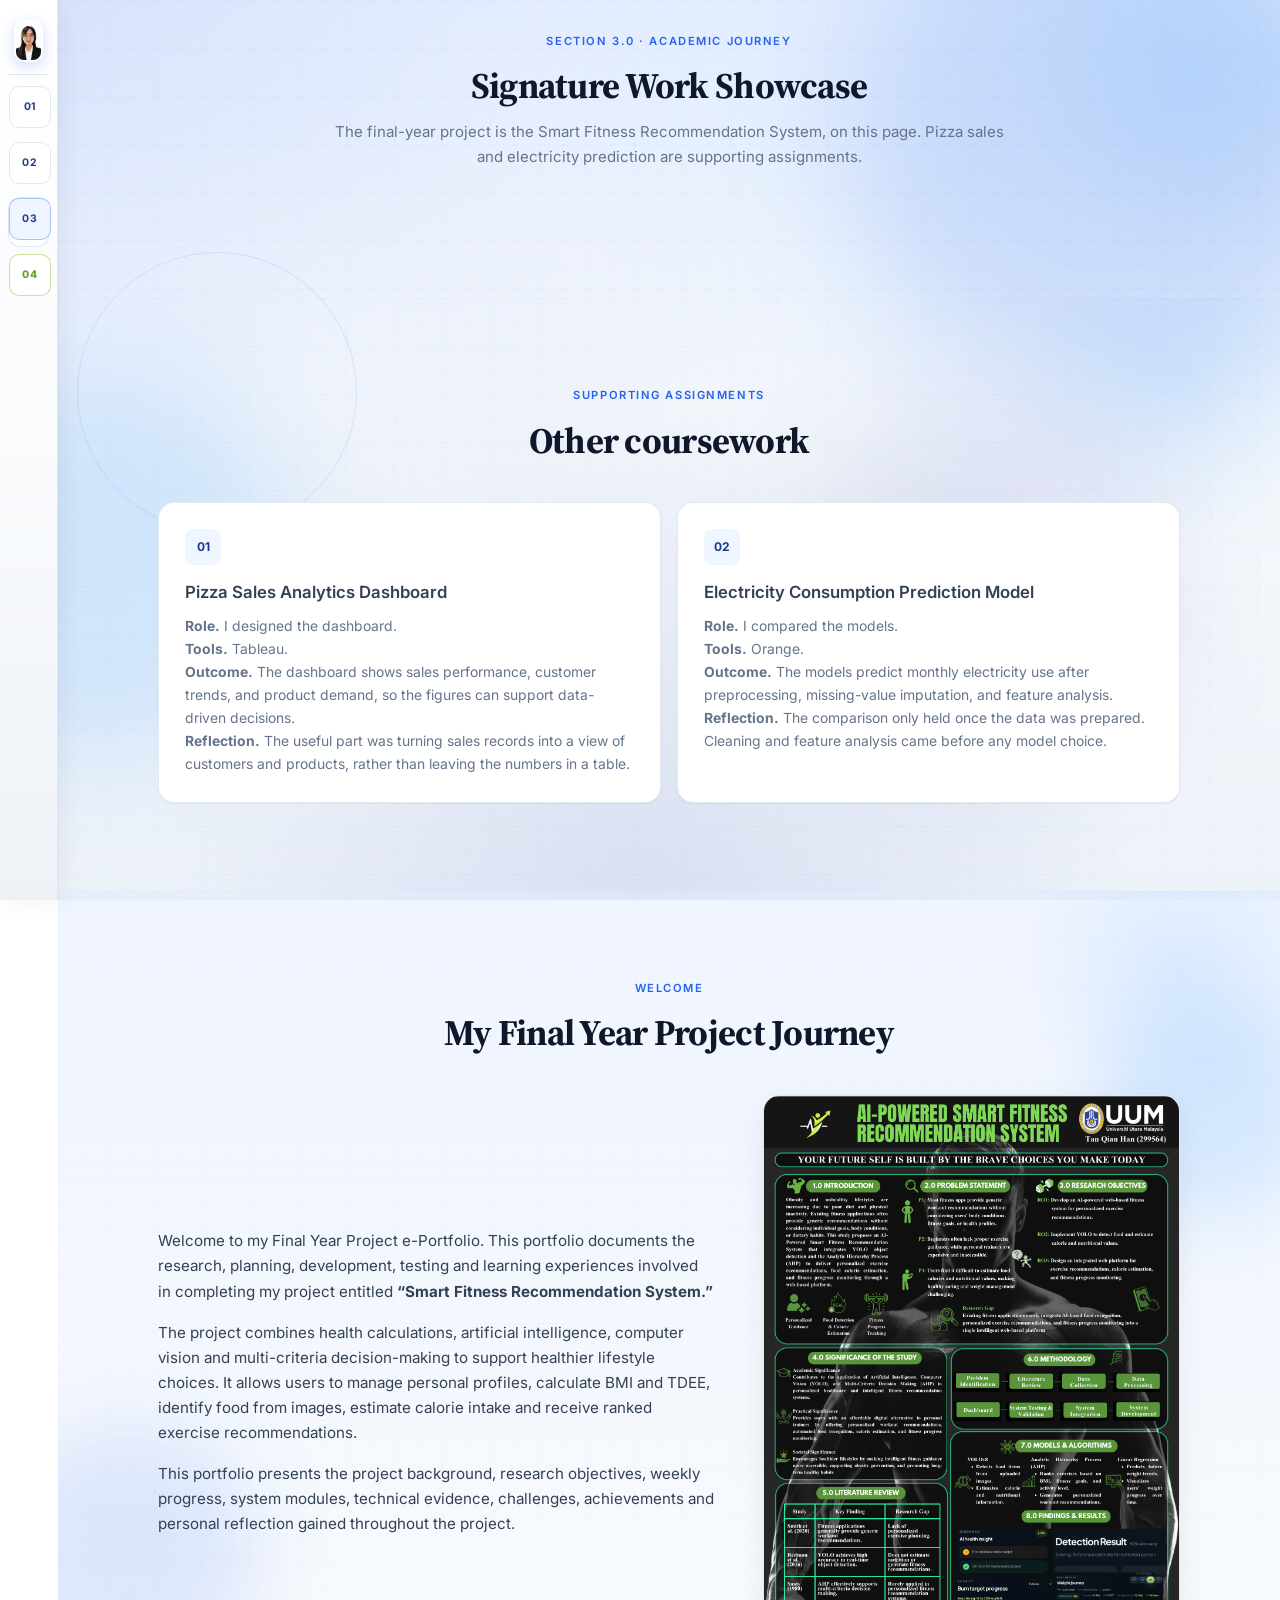
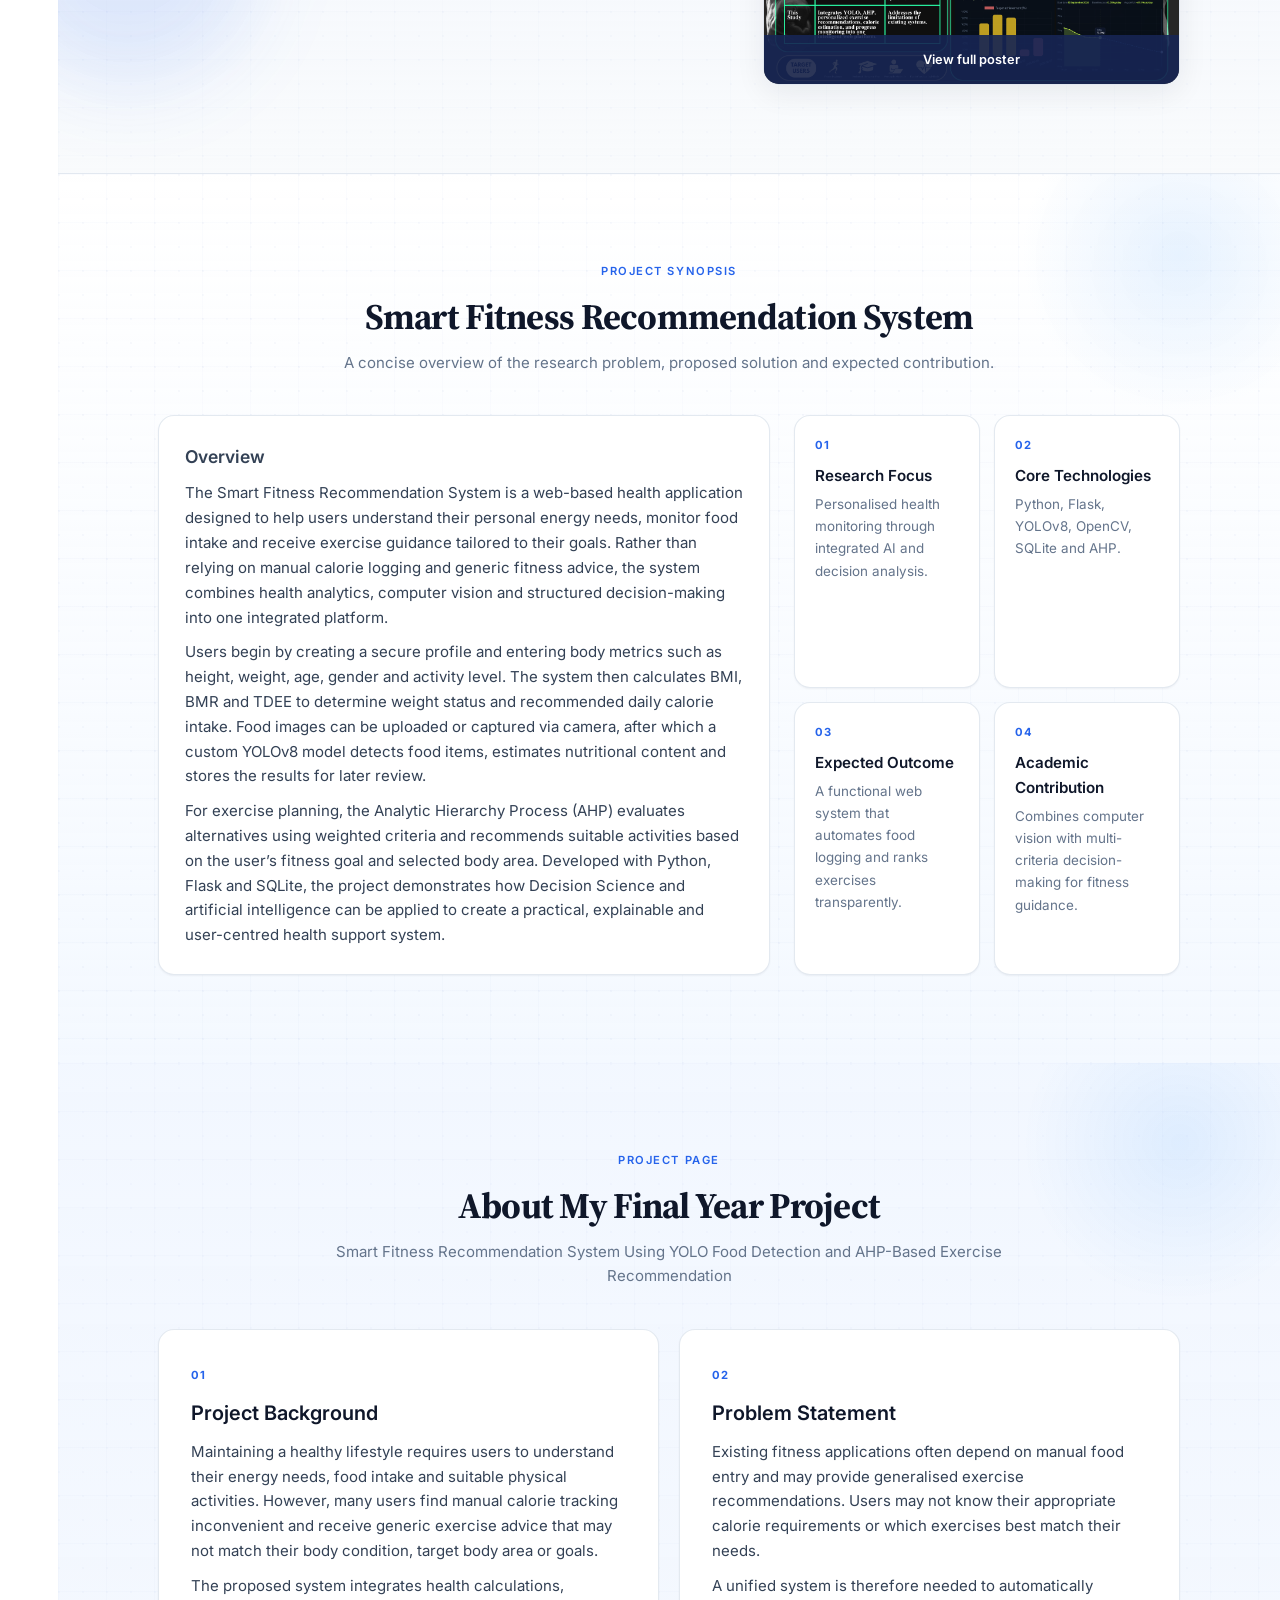
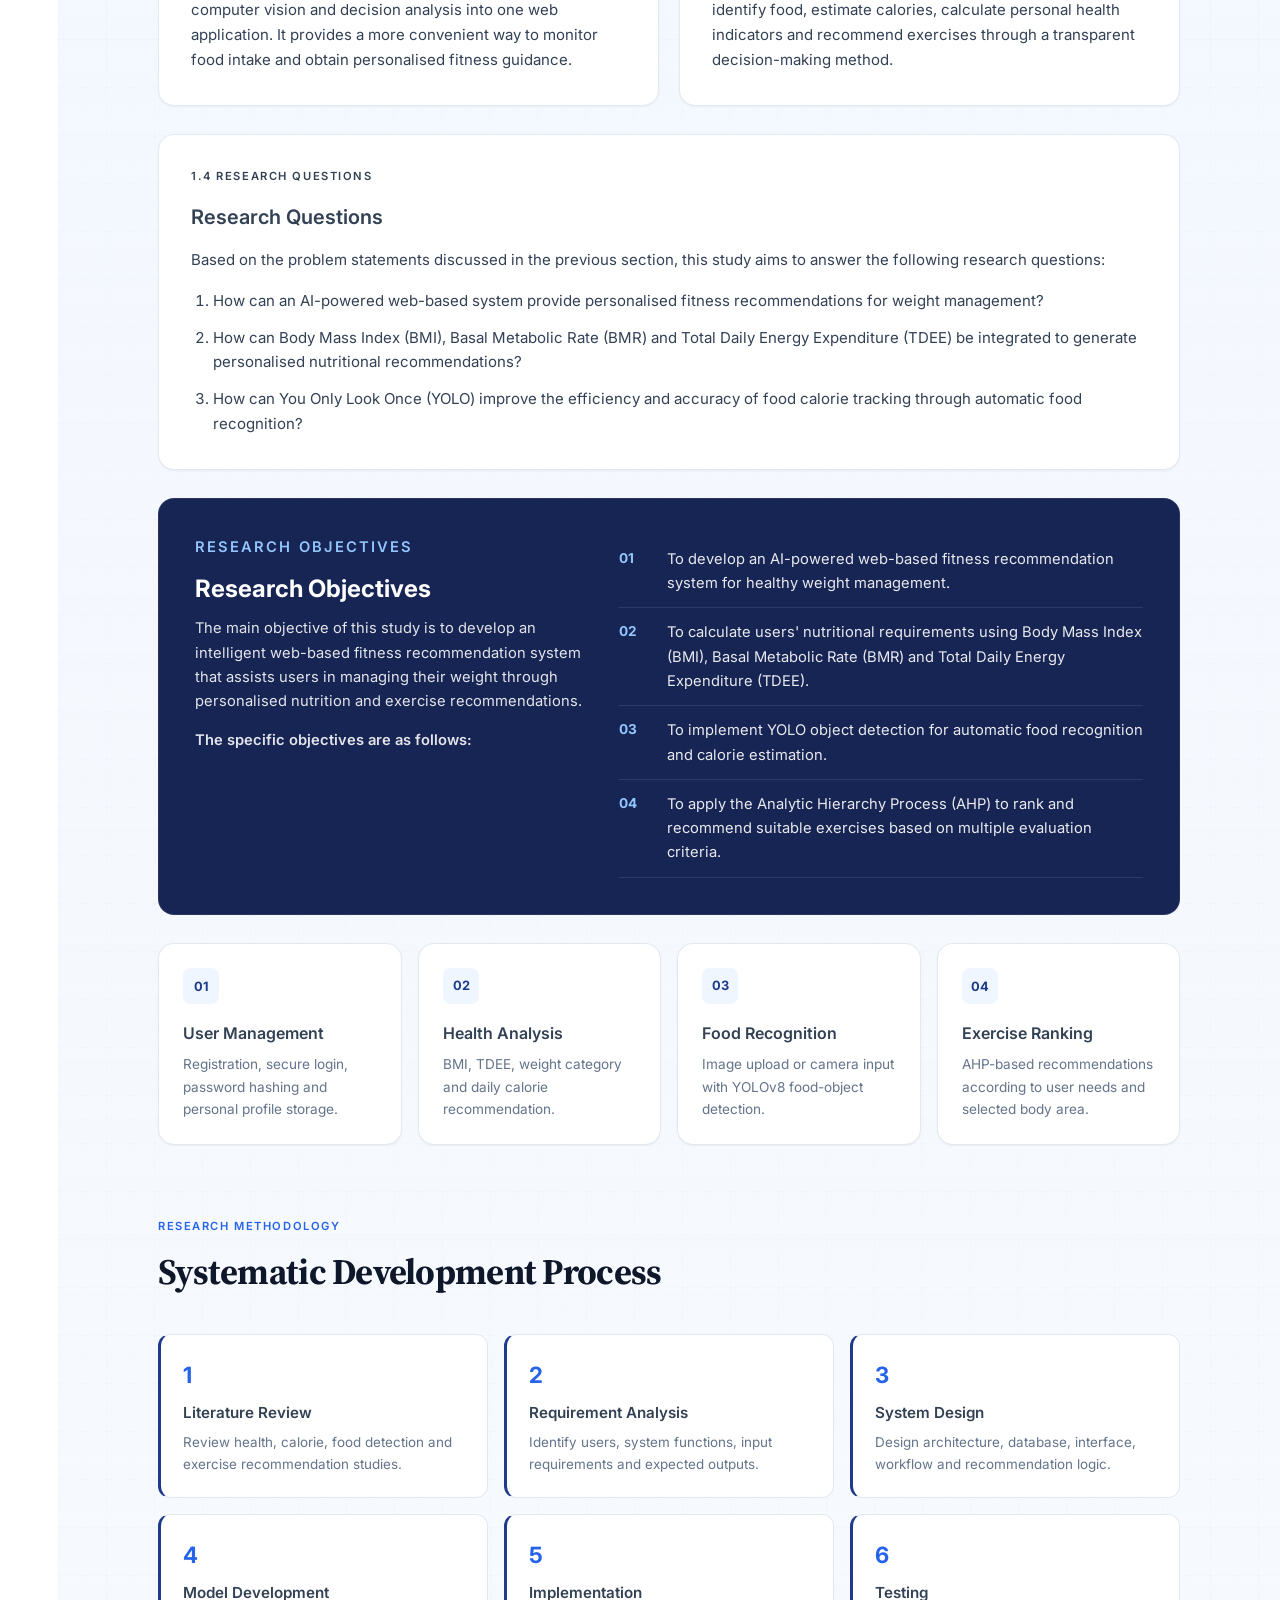
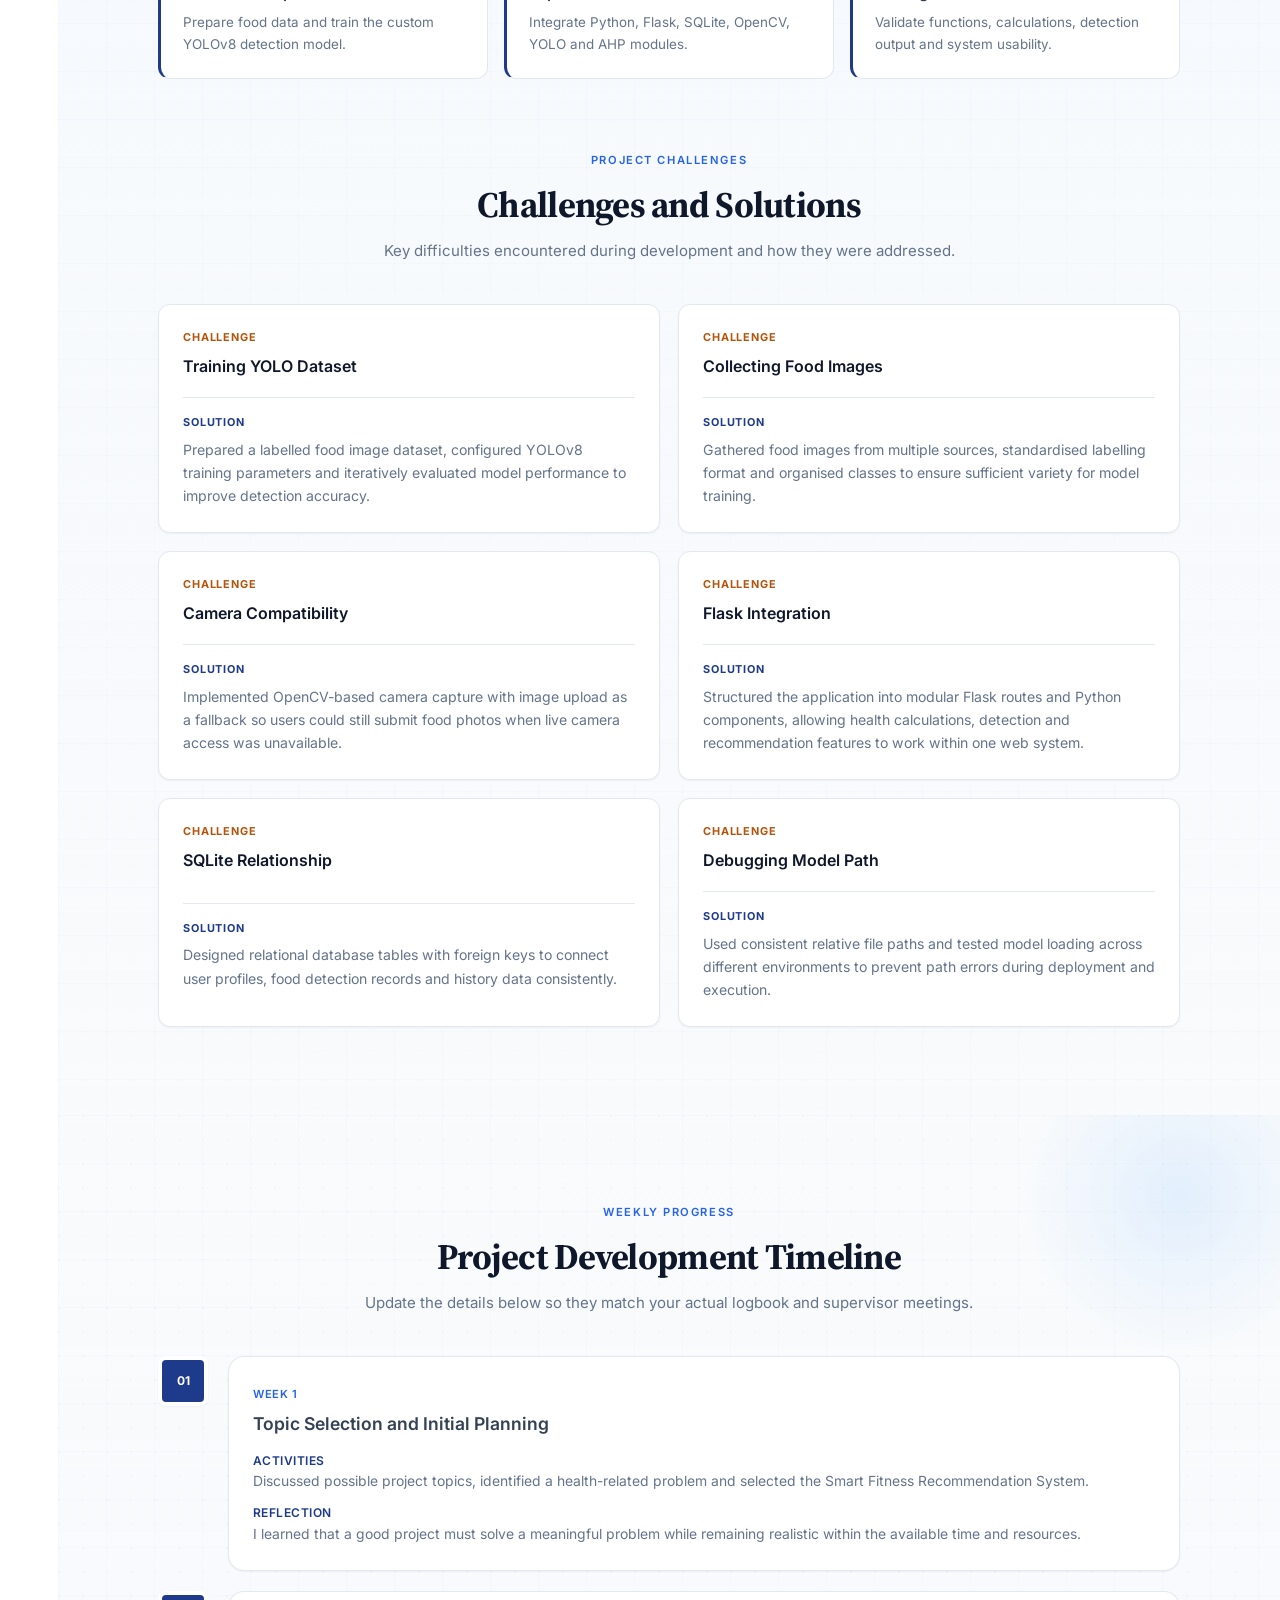
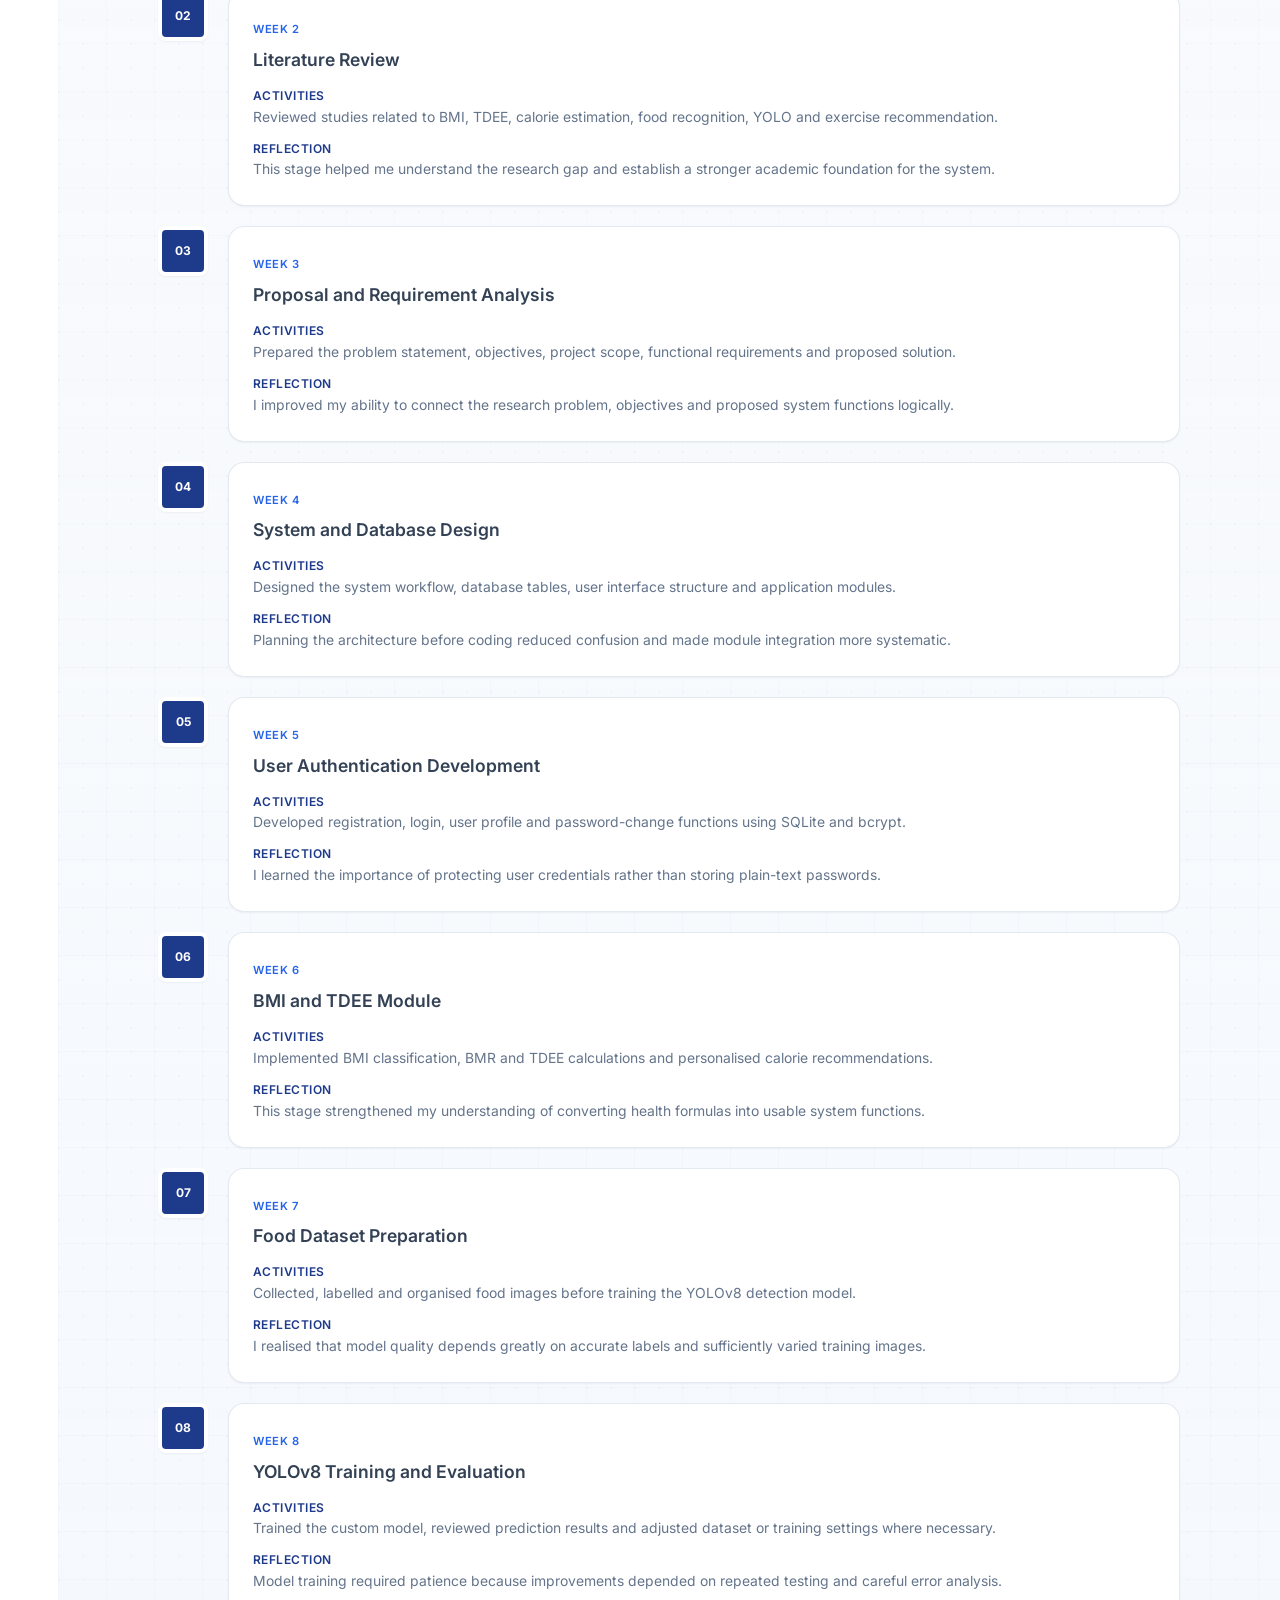
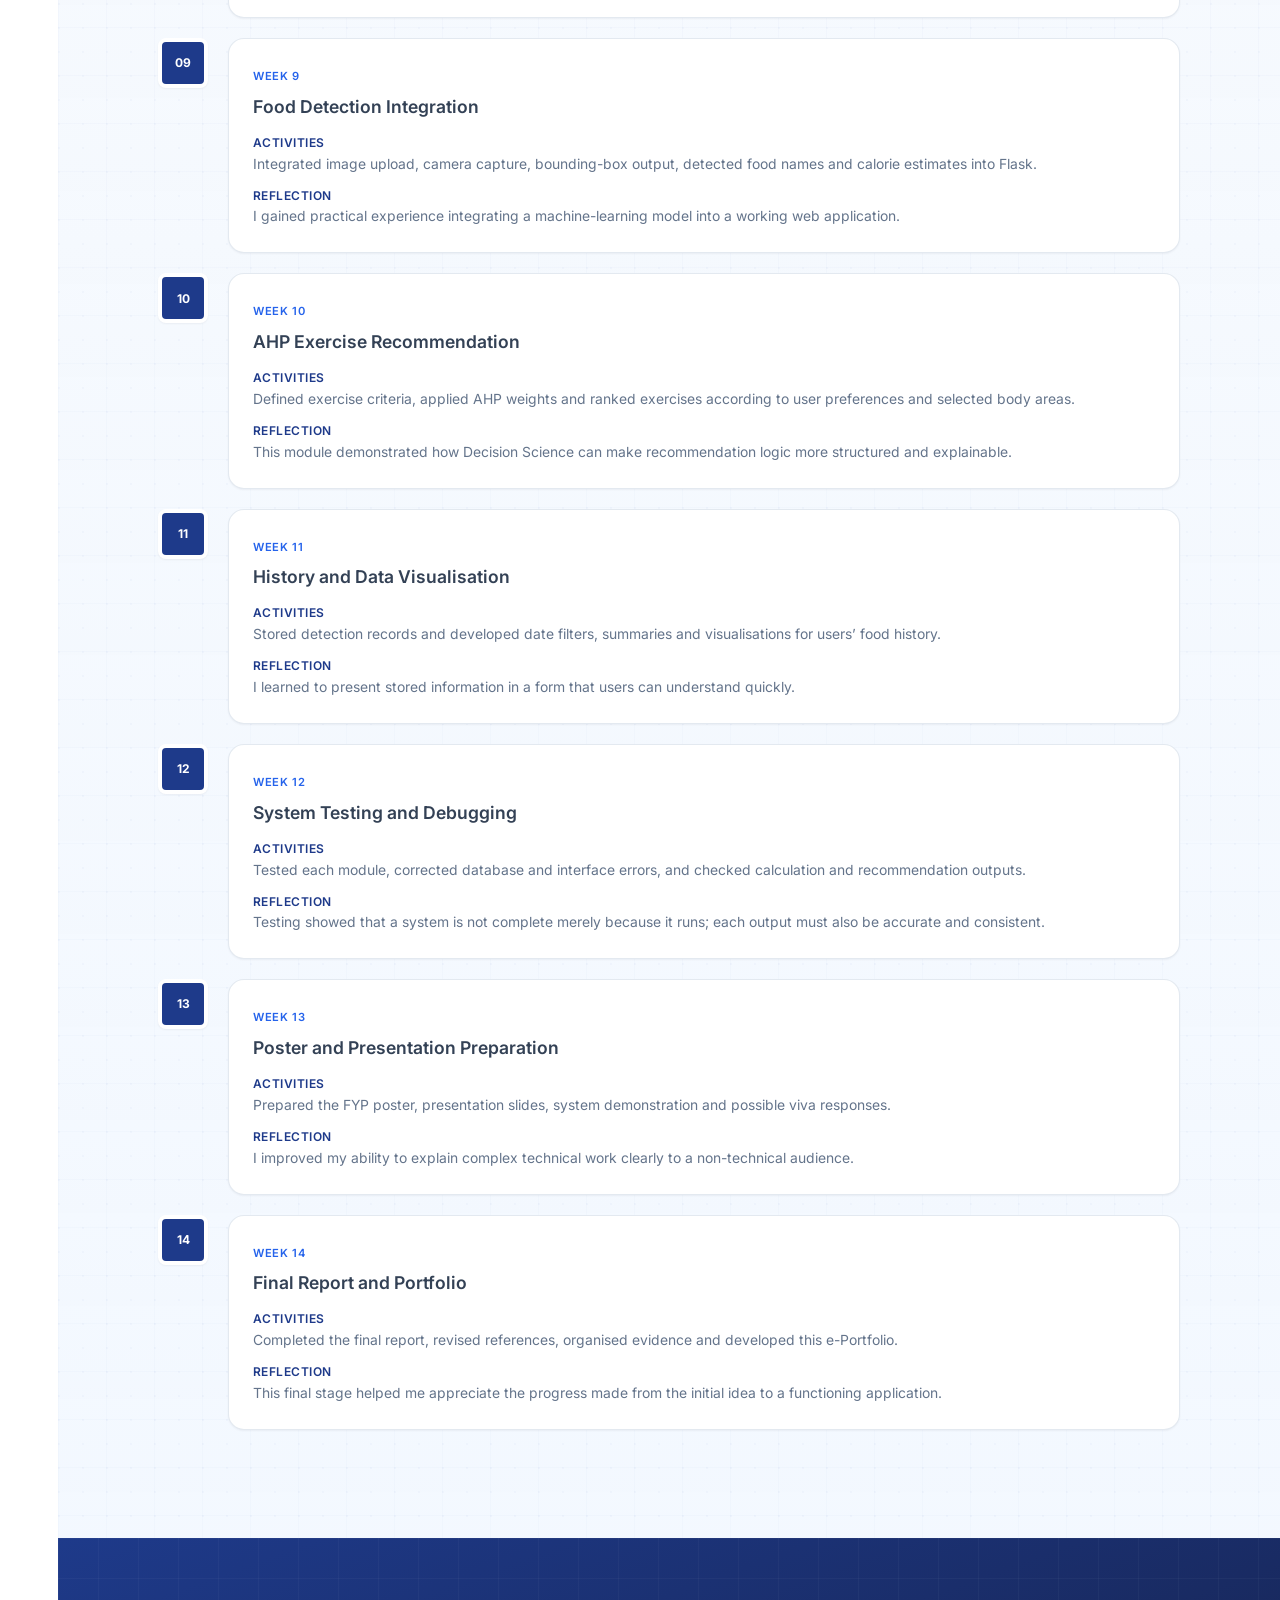
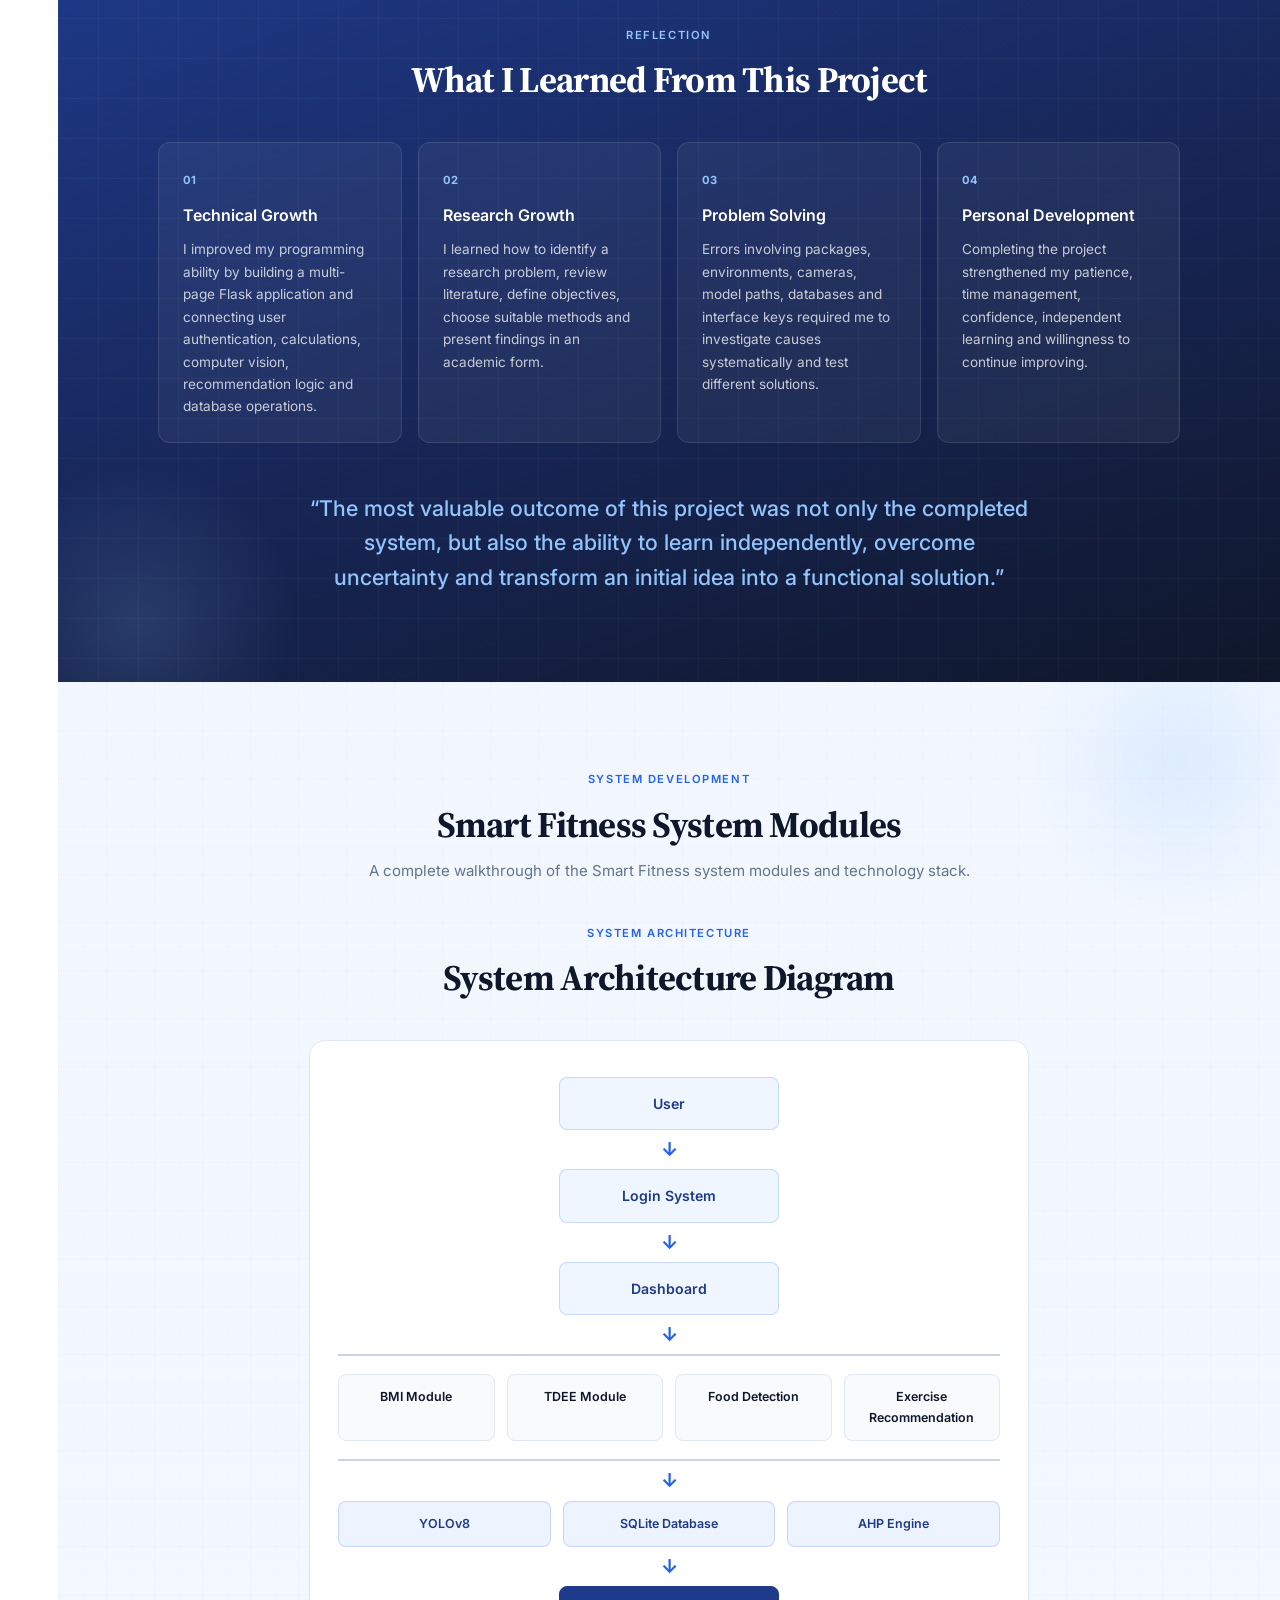
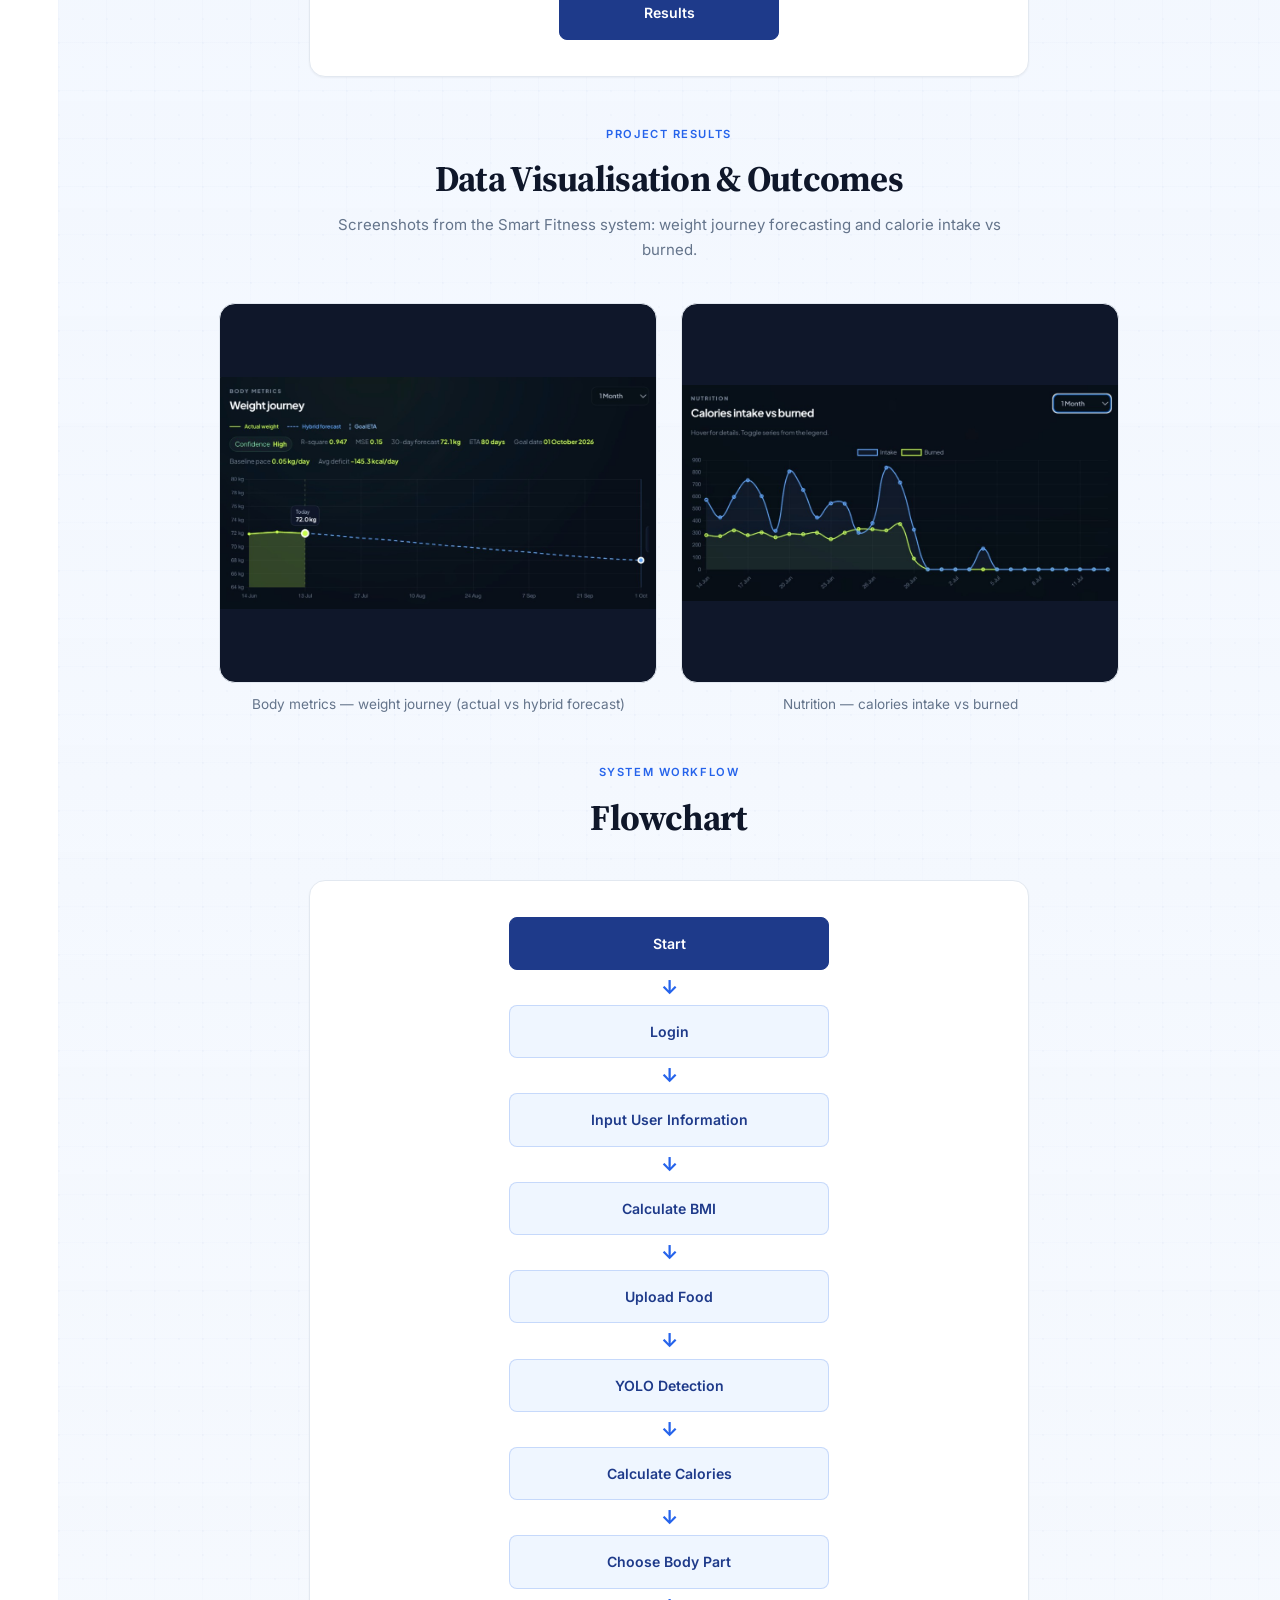
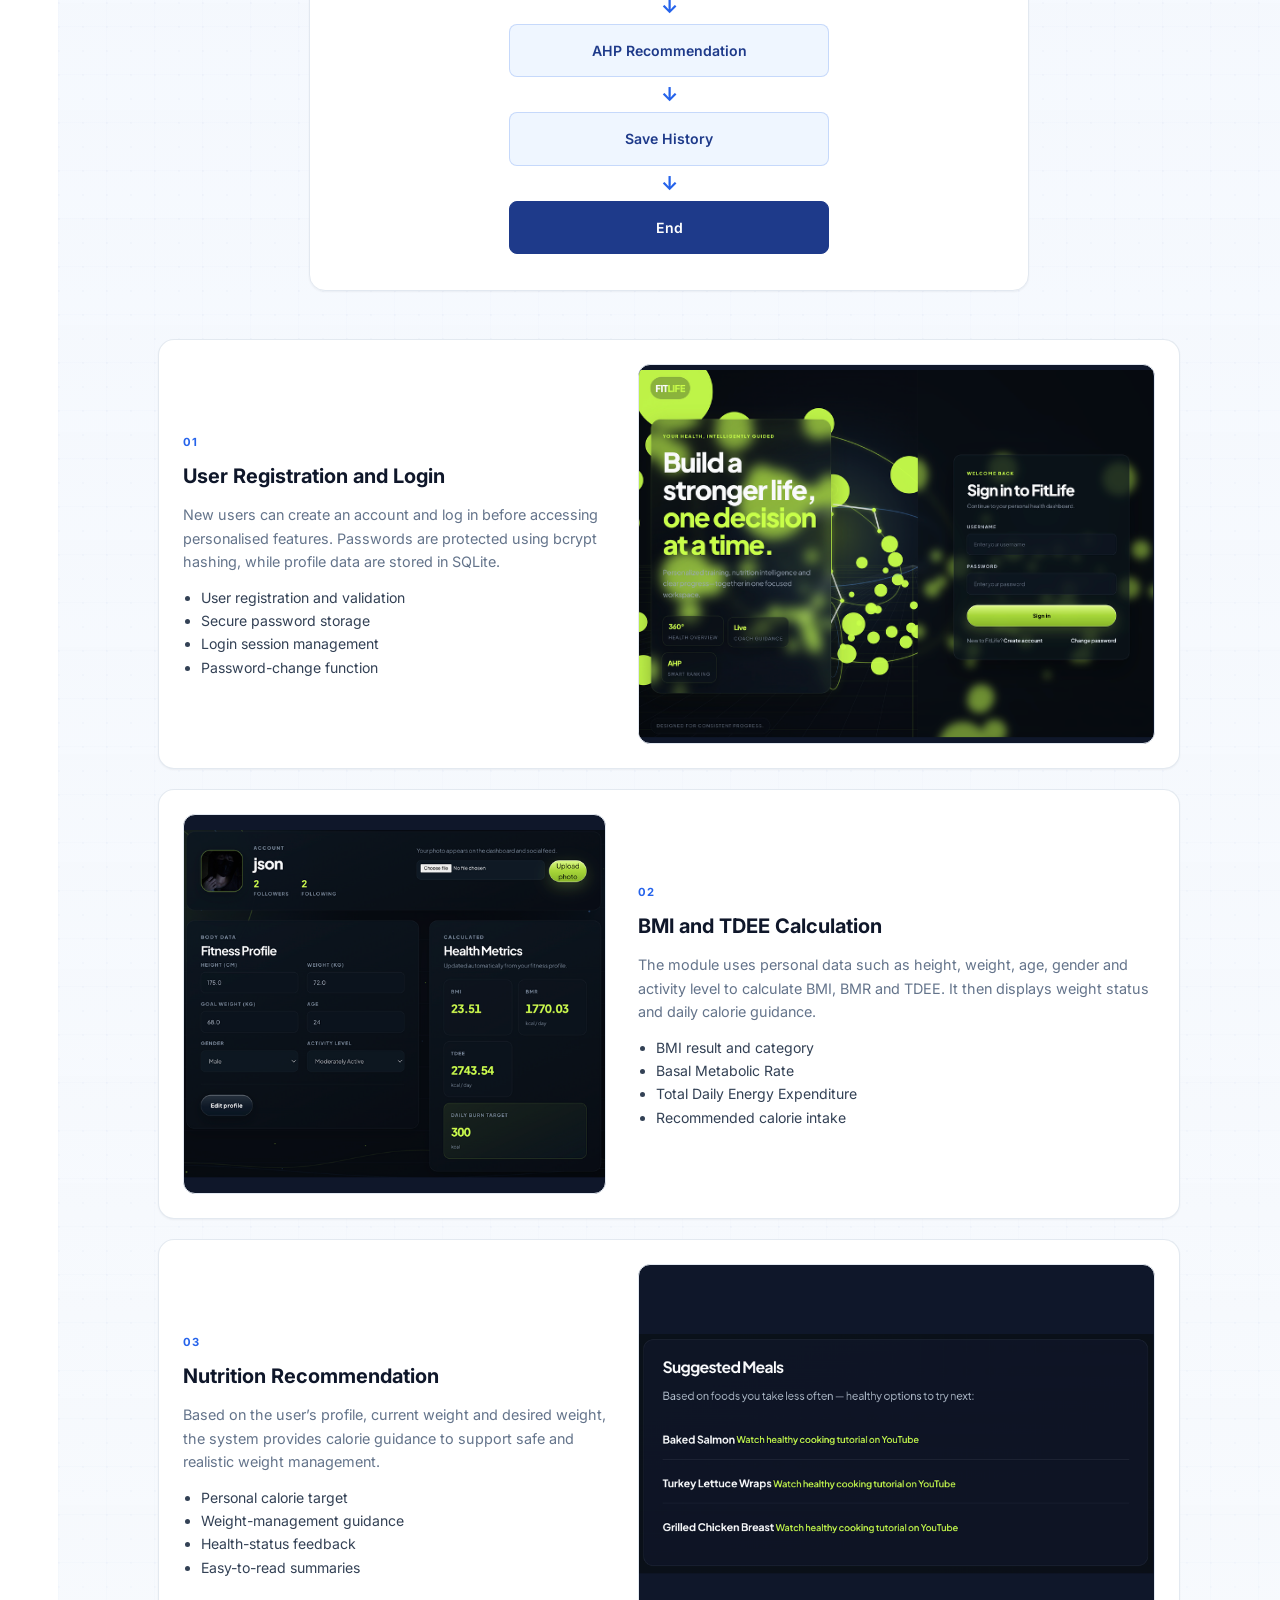
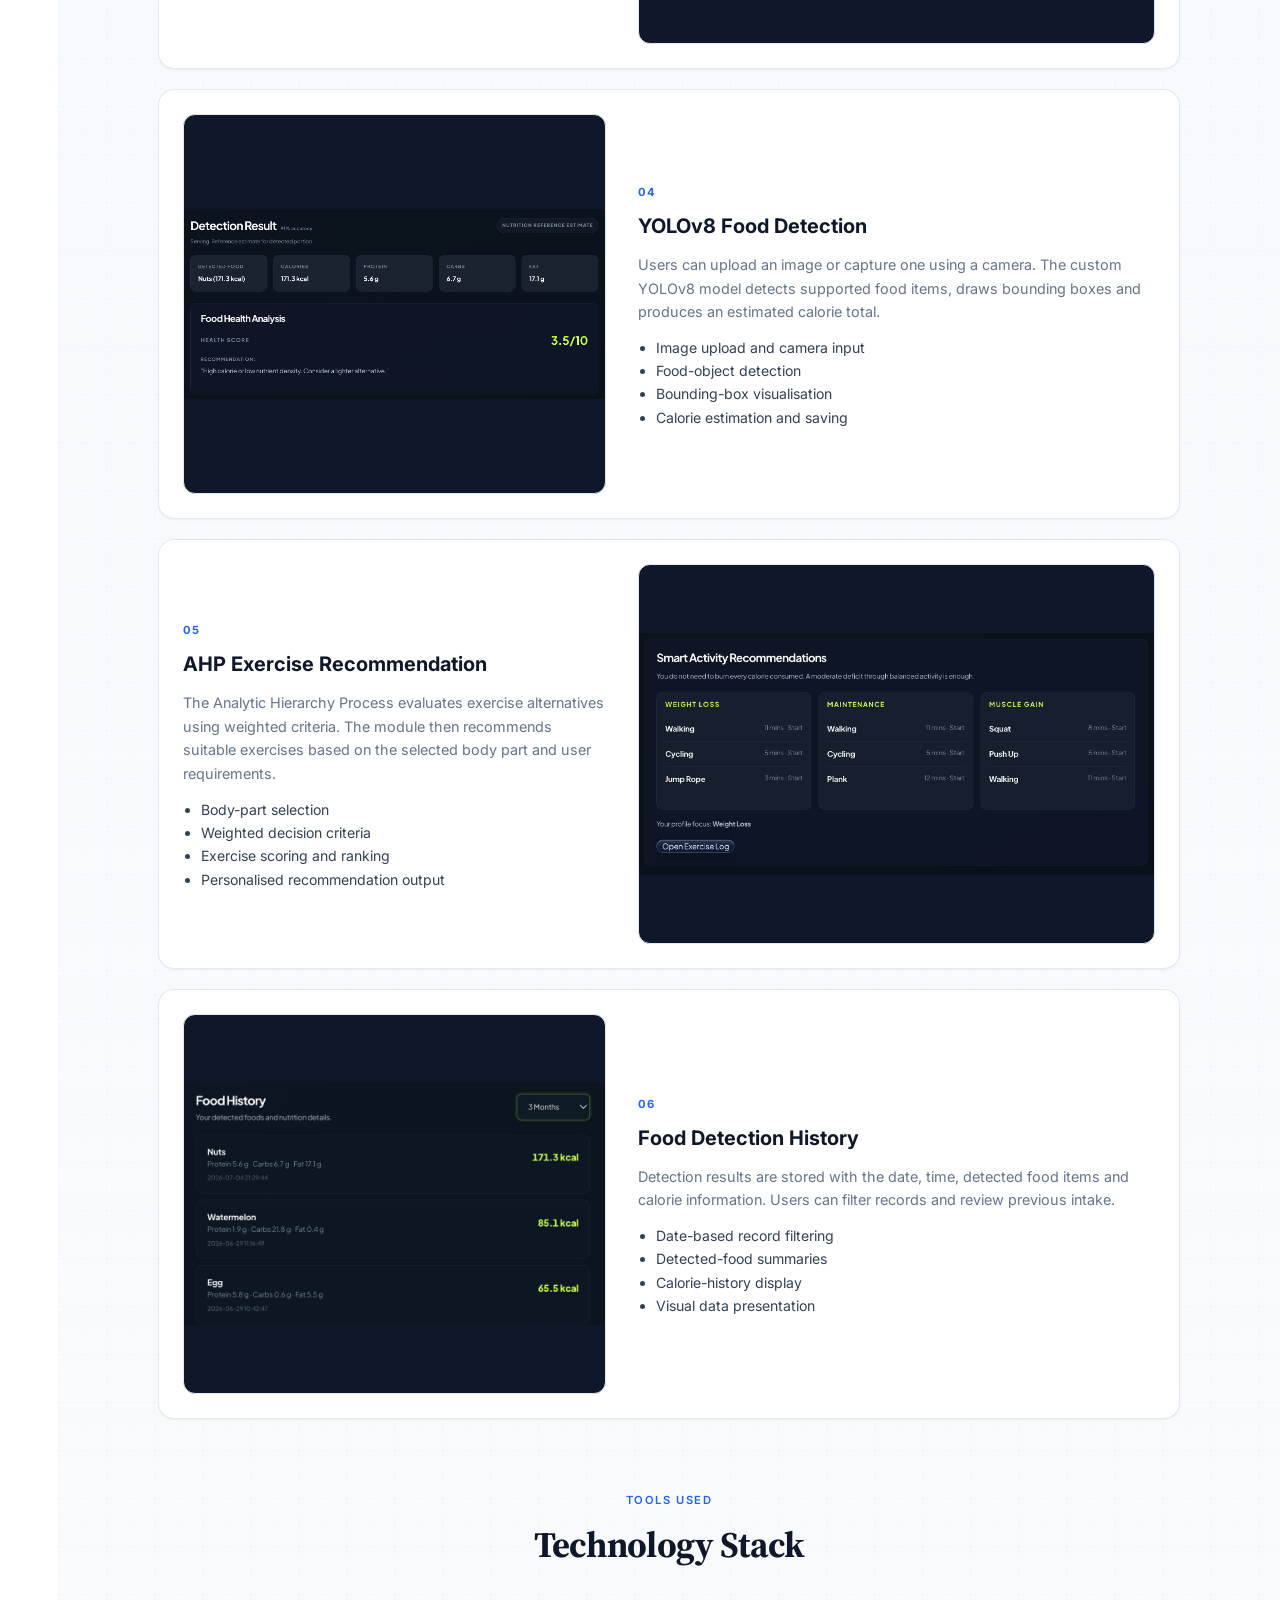
==== commit 6c9dd92b: "Show the internship logbook on the public site and match the assignment cards. The daily reports now" ====
--- a/academic.html
+++ b/academic.html
@@ -56,7 +56,7 @@
           <p><strong>Outcome.</strong> The dashboard shows sales performance, customer trends, and product demand, so the figures can support data-driven decisions.</p>
           <p><strong>Reflection.</strong> The useful part was turning sales records into a view of customers and products, rather than leaving the numbers in a table.</p>
         </article>
-        <article class="recommendation-card wide" id="electricity">
+        <article class="recommendation-card" id="electricity">
           <span class="rec-icon">02</span>
           <h3>Electricity Consumption Prediction Model</h3>
           <p><strong>Role.</strong> I compared the models.</p>
